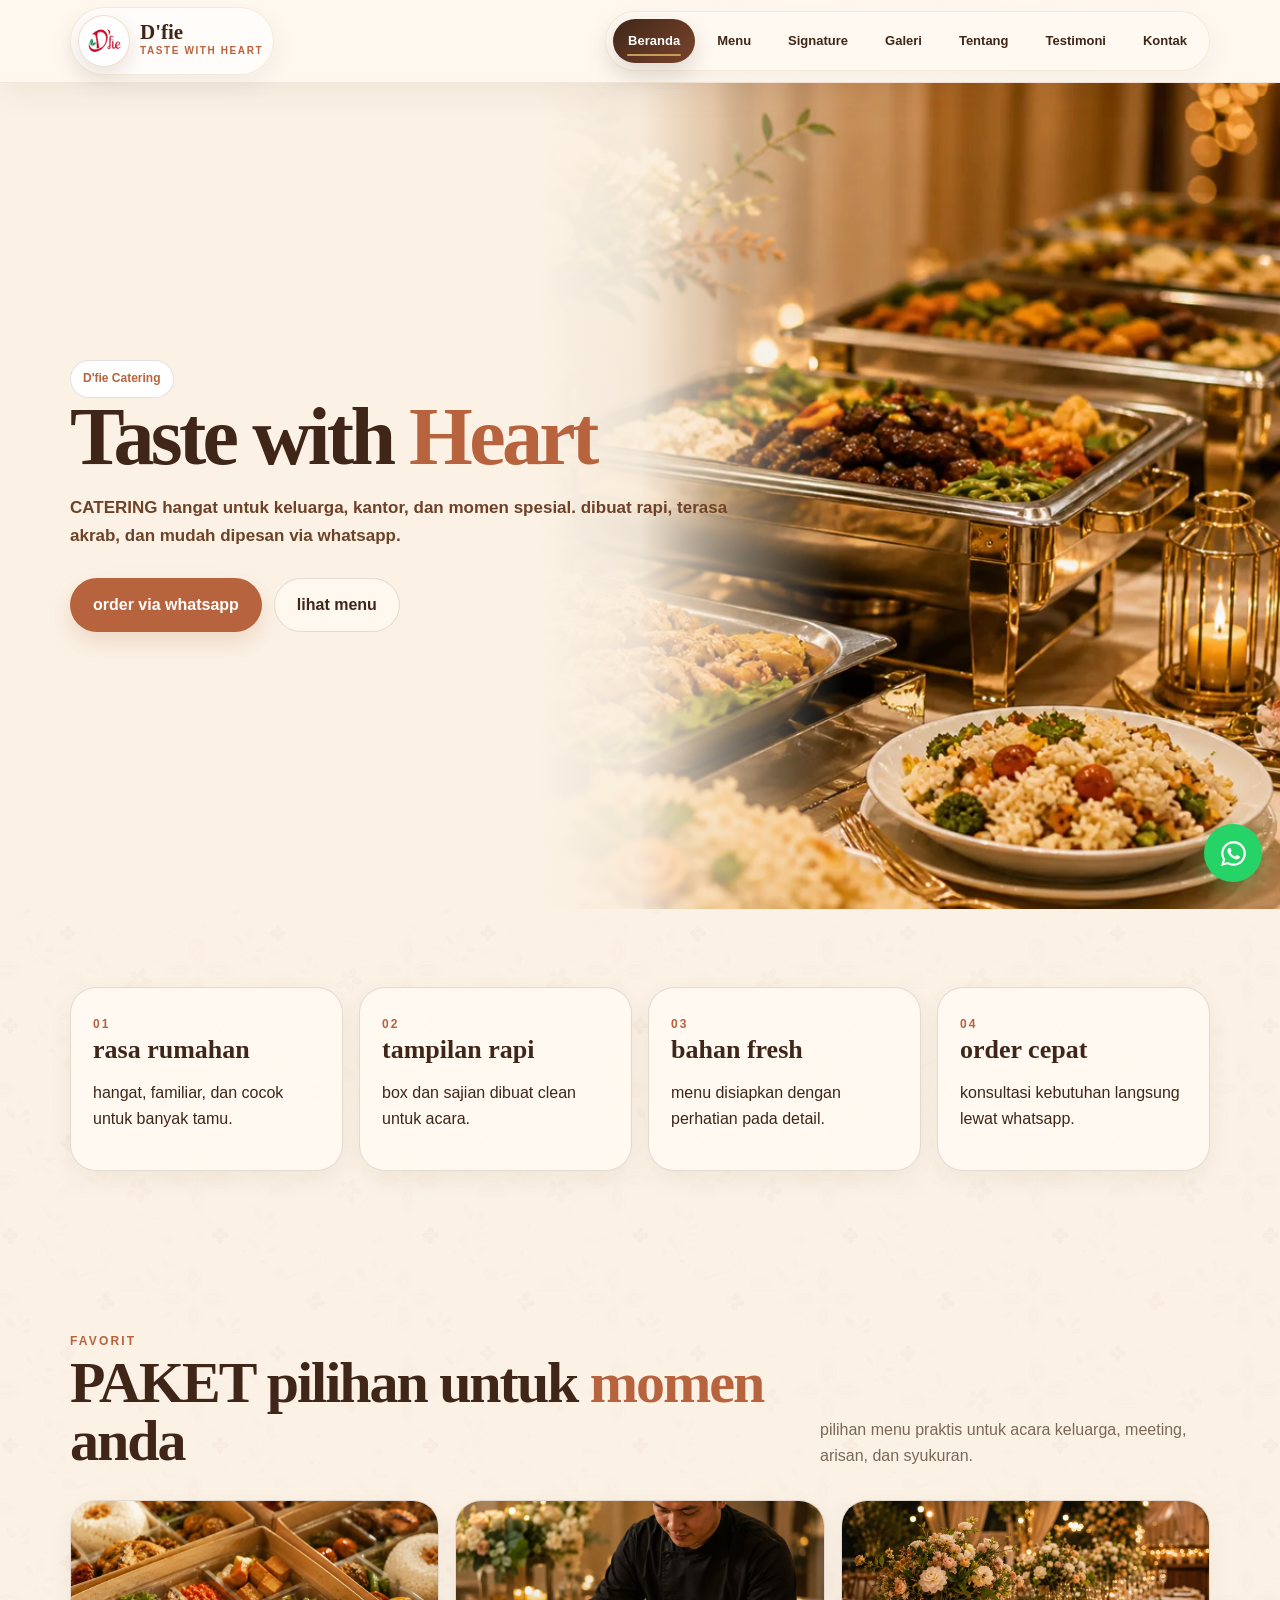
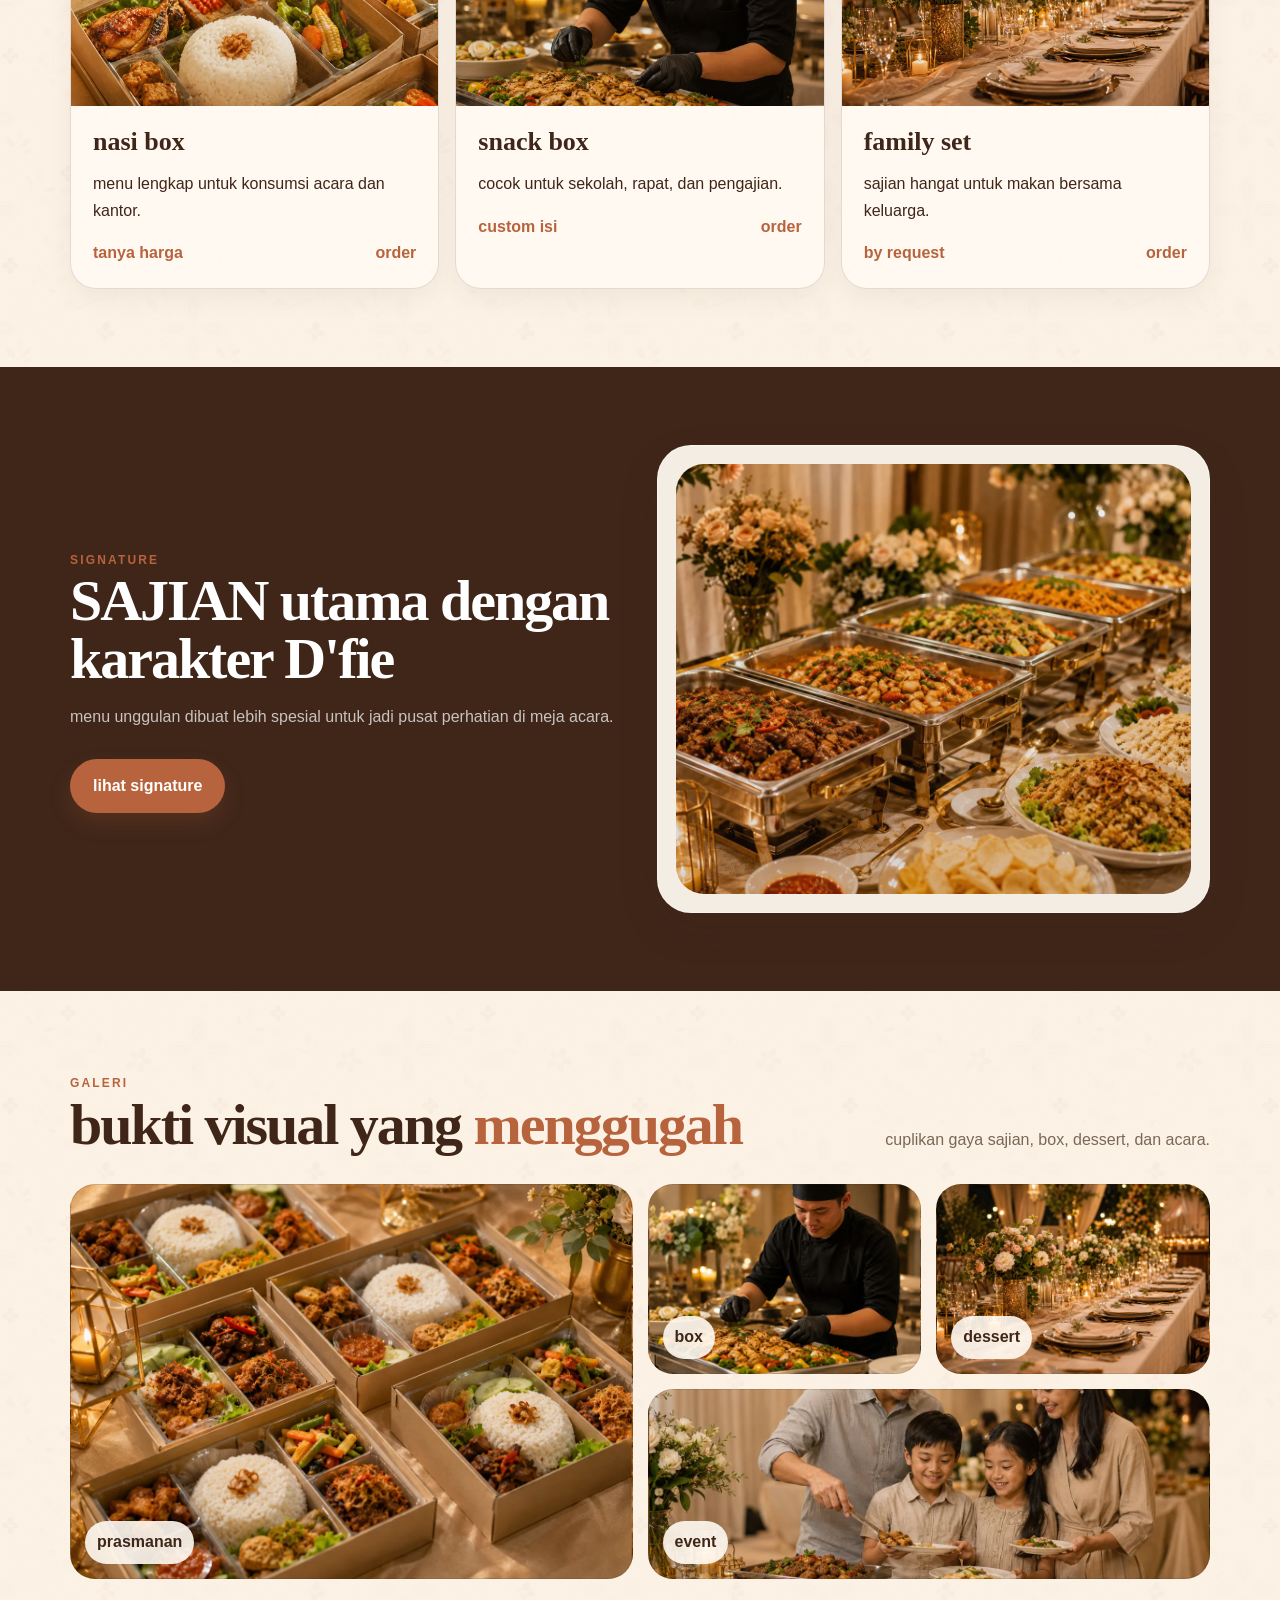
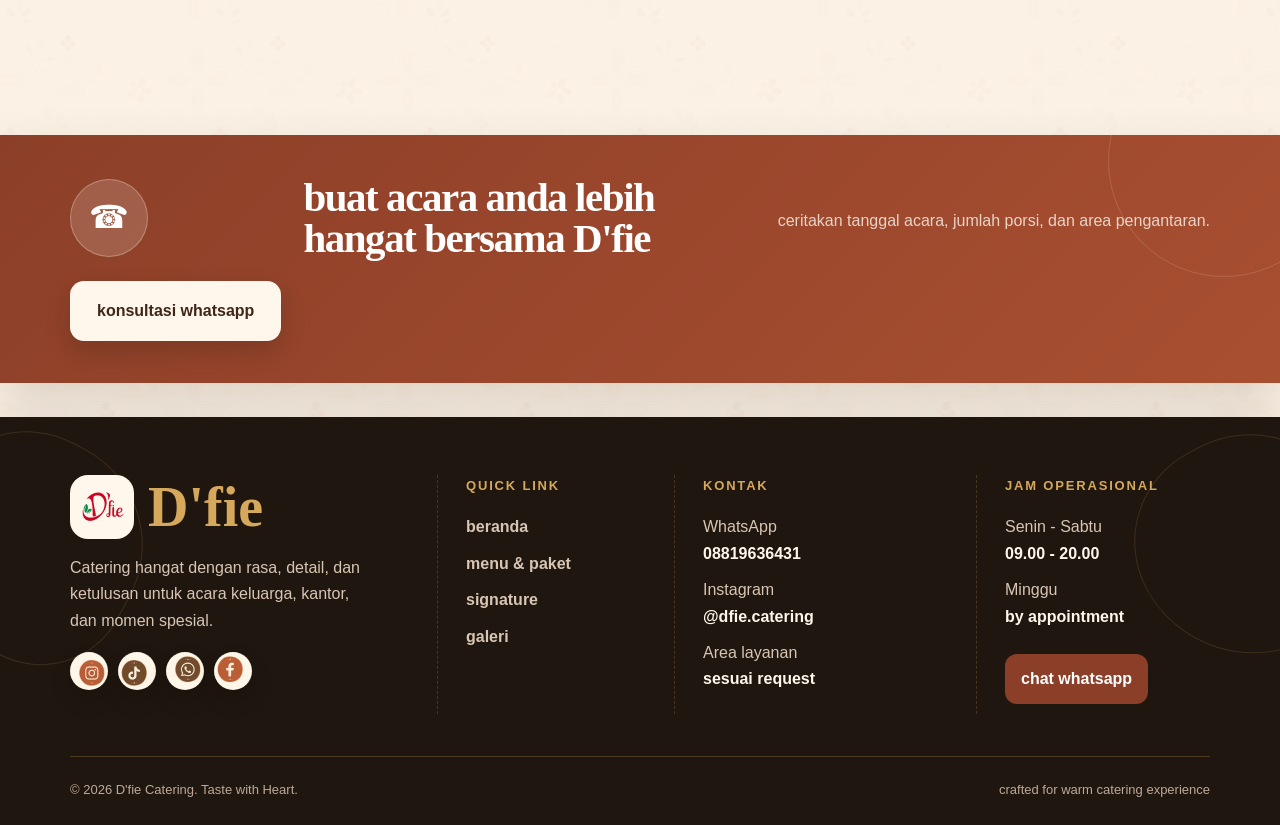
==== index.html @ 685101f1 "feat: add generated social icons and premium navbar" ====
<!doctype html><html lang="id"><head><meta charset="utf-8"><meta name="viewport" content="width=device-width,initial-scale=1"><title>D'fie Catering - Taste with Heart</title><meta name="description" content="D'fie Catering, catering hangat untuk keluarga, kantor, dan acara spesial."><link rel="stylesheet" href="./styles.css?v=20260517-1708"></head><body>
<header class="site-header"><nav class="nav container"><a class="brand" href="./index.html"><img class="brand-logo" src="./assets/dfie-logo.webp?v=20260517-1708" width="48" height="48" alt="logo D'fie"><span><strong>D'fie</strong><small>taste with heart</small></span></a><button class="nav-toggle" data-nav-toggle><span></span><span></span><span></span></button><div class="nav-menu" data-nav-menu><a class="active" href="./index.html">beranda</a><a href="./menu.html">menu</a><a href="./signature.html">signature</a><a href="./galeri.html">galeri</a><a href="./tentang.html">tentang</a><a href="./testimoni.html">testimoni</a><a href="./kontak.html">kontak</a></div></nav></header>
<main><section class="hero hero-home-split"><div class="container hero-grid hero-single"><div><span class="badge">D'fie Catering</span><h1 class="title">Taste with <span>Heart</span></h1><p class="subtitle">CATERING hangat untuk keluarga, kantor, dan momen spesial. dibuat rapi, terasa akrab, dan mudah dipesan via whatsapp.</p><div class="hero-actions"><a class="btn btn-primary js-wa" data-message="halo kak, saya mau order D'fie Catering">order via whatsapp</a><a class="btn btn-outline" href="./menu.html">lihat menu</a></div></div></div></section>
<section class="section"><div class="container icon-grid"><div class="icon-card"><span class="mini">01</span><h3>rasa rumahan</h3><p>hangat, familiar, dan cocok untuk banyak tamu.</p></div><div class="icon-card"><span class="mini">02</span><h3>tampilan rapi</h3><p>box dan sajian dibuat clean untuk acara.</p></div><div class="icon-card"><span class="mini">03</span><h3>bahan fresh</h3><p>menu disiapkan dengan perhatian pada detail.</p></div><div class="icon-card"><span class="mini">04</span><h3>order cepat</h3><p>konsultasi kebutuhan langsung lewat whatsapp.</p></div></div></section>
<section class="section"><div class="container"><div class="section-head"><div><span class="mini">favorit</span><h2 class="section-title">PAKET pilihan untuk <span>momen</span> anda</h2></div><p>pilihan menu praktis untuk acara keluarga, meeting, arisan, dan syukuran.</p></div><div class="card-grid"><article class="card"><div class="card-img"></div><div class="card-body"><h3>nasi box</h3><p>menu lengkap untuk konsumsi acara dan kantor.</p><div class="price"><span>tanya harga</span><a class="js-wa" data-message="halo kak, saya mau tanya nasi box D'fie">order</a></div></div></article><article class="card"><div class="card-img"></div><div class="card-body"><h3>snack box</h3><p>cocok untuk sekolah, rapat, dan pengajian.</p><div class="price"><span>custom isi</span><a class="js-wa" data-message="halo kak, saya mau tanya snack box D'fie">order</a></div></div></article><article class="card"><div class="card-img"></div><div class="card-body"><h3>family set</h3><p>sajian hangat untuk makan bersama keluarga.</p><div class="price"><span>by request</span><a class="js-wa" data-message="halo kak, saya mau tanya family set D'fie">order</a></div></div></article></div></div></section>
<section class="section dark-band"><div class="container split"><div><span class="mini">signature</span><h2 class="section-title">SAJIAN utama dengan karakter D'fie</h2><p>menu unggulan dibuat lebih spesial untuk jadi pusat perhatian di meja acara.</p><div class="hero-actions"><a class="btn btn-primary" href="./signature.html">lihat signature</a></div></div><div class="hero-card"><div class="photo signature"></div></div></div></section>
<section class="section"><div class="container"><div class="section-head"><div><span class="mini">galeri</span><h2 class="section-title">bukti visual yang <span>menggugah</span></h2></div><p>cuplikan gaya sajian, box, dessert, dan acara.</p></div><div class="gallery-grid"><div class="gallery-item big"><span>prasmanan</span></div><div class="gallery-item"><span>box</span></div><div class="gallery-item"><span>dessert</span></div><div class="gallery-item wide"><span>event</span></div></div></div></section>
<section class="section"><div class="container cta"><span class="mini">siap order?</span><h2 class="section-title">buat acara anda lebih hangat bersama D'fie</h2><p>ceritakan tanggal acara, jumlah porsi, dan area pengantaran.</p><a class="btn btn-primary js-wa" data-message="halo kak, saya mau konsultasi catering D'fie">konsultasi whatsapp</a></div></section></main><footer class="footer"><div class="container footer-shell"><div class="footer-ornament left"></div><div class="footer-ornament right"></div><div class="footer-grid"><div class="footer-brand"><a class="footer-logo" href="./index.html"><img src="./assets/dfie-logo.webp?v=20260517-1708" alt="logo D'fie"><span>D'fie</span></a><p>Catering hangat dengan rasa, detail, dan ketulusan untuk acara keluarga, kantor, dan momen spesial.</p><div class="socials"><a class="social-icon social-ig" href="#" aria-label="instagram"></a><a class="social-icon social-tt" href="#" aria-label="tiktok"></a><a class="social-icon social-wa js-wa" data-message="halo kak, saya mau tanya D'fie Catering" aria-label="whatsapp"></a><a class="social-icon social-fb" href="#" aria-label="facebook"></a></div></div><div><h4>quick link</h4><a href="./index.html">beranda</a><a href="./menu.html">menu & paket</a><a href="./signature.html">signature</a><a href="./galeri.html">galeri</a></div><div><h4>kontak</h4><p>WhatsApp<br><strong>08819636431</strong></p><p>Instagram<br><strong>@dfie.catering</strong></p><p>Area layanan<br><strong>sesuai request</strong></p></div><div><h4>jam operasional</h4><p>Senin - Sabtu<br><strong>09.00 - 20.00</strong></p><p>Minggu<br><strong>by appointment</strong></p><a class="footer-wa js-wa" data-message="halo kak, saya mau konsultasi catering D'fie">chat whatsapp</a></div></div><div class="footer-bottom"><span>© 2026 D'fie Catering. Taste with Heart.</span><span>crafted for warm catering experience</span></div></div></footer><a class="floating-wa js-wa" data-message="halo kak, saya mau order D'fie Catering" aria-label="whatsapp"><svg viewBox="0 0 32 32"><path d="M16 3.2A12.7 12.7 0 0 0 5.1 22.3L3.2 28.8l6.7-1.8A12.7 12.7 0 1 0 16 3.2Zm0 23.2c-1.8 0-3.6-.5-5.2-1.4l-.4-.2-4 1 1.1-3.9-.3-.4A10.4 10.4 0 1 1 16 26.4Zm5.7-7.8c-.3-.2-1.9-.9-2.1-1-.3-.1-.5-.2-.7.1-.2.3-.8 1-1 1.2-.2.2-.4.2-.7.1-.3-.2-1.3-.5-2.5-1.6-.9-.8-1.6-1.8-1.7-2.1-.2-.3 0-.5.1-.6l.5-.6c.1-.2.2-.3.3-.5.1-.2.1-.4 0-.6l-1-2.3c-.2-.6-.5-.5-.7-.5h-.6c-.2 0-.5.1-.8.4-.3.3-1.1 1.1-1.1 2.6s1.1 3 1.3 3.2c.2.2 2.2 3.4 5.4 4.8.8.3 1.3.5 1.8.7.8.2 1.5.2 2 .1.6-.1 1.9-.8 2.1-1.5.3-.7.3-1.4.2-1.5-.1-.1-.3-.2-.6-.4Z"/></svg></a><script src="./script.js?v=20260517-1708"></script></body></html>
---- styles.css ----
*{box-sizing:border-box;-webkit-tap-highlight-color:transparent}
:root{--cream:#fbf2e5;--paper:#fffaf2;--brown:#3f2619;--brown2:#6d4229;--terra:#b7633d;--gold:#c99a5a;--muted:#7a6758;--line:rgba(63,38,25,.14);--soft:#f4dfca;--shadow:0 16px 42px rgba(63,38,25,.12);--radius:26px}
html{scroll-behavior:smooth;scrollbar-width:none}html::-webkit-scrollbar,body::-webkit-scrollbar{display:none}
body{margin:0;font-family:Arial,Helvetica,sans-serif;color:var(--brown);background:linear-gradient(rgba(251,242,229,.92),rgba(251,242,229,.94)),url('./assets/dfie-batik-pattern.webp');background-size:auto,420px 420px;line-height:1.65;overflow-x:hidden;-ms-overflow-style:none;text-rendering:optimizeSpeed}
a{text-decoration:none;color:inherit}img{max-width:100%;display:block}.container{width:min(1140px,calc(100% - 36px));margin:auto}.section{padding:78px 0}.mini{font-size:12px;letter-spacing:.18em;text-transform:uppercase;color:var(--terra);font-weight:800}.title{font-family:Georgia,'Times New Roman',serif;font-size:clamp(42px,7vw,82px);line-height:.95;letter-spacing:-.045em;margin:0;color:var(--brown)}.title span,.accent{color:var(--terra)}.subtitle{font-size:17px;color:var(--muted);max-width:690px;margin:18px 0 0}.btn{display:inline-flex;align-items:center;justify-content:center;gap:9px;min-height:48px;padding:13px 22px;border-radius:999px;border:1px solid transparent;font-weight:800;cursor:pointer}.btn-primary{background:var(--terra);color:white;box-shadow:0 10px 22px rgba(183,99,61,.18)}.btn-outline{background:rgba(255,250,242,.76);border-color:var(--line);color:var(--brown)}.btn-dark{background:var(--brown);color:#fff}.site-header{position:sticky;top:0;z-index:50;background:rgba(251,242,229,.94);border-bottom:1px solid var(--line)}.nav{height:74px;display:flex;align-items:center;justify-content:space-between;gap:18px}.brand{display:flex;align-items:center;gap:10px}.brand-logo{width:48px;height:48px;border-radius:15px;object-fit:cover;background:white;border:1px solid rgba(201,154,90,.3)}.brand strong{display:block;font-family:Georgia,serif;font-size:21px;line-height:1}.brand small{display:block;font-size:10px;text-transform:uppercase;letter-spacing:.16em;color:var(--terra);font-weight:800}.nav-menu{display:flex;align-items:center;gap:3px}.nav-menu a{padding:10px 12px;border-radius:999px;font-size:13px;font-weight:800;text-transform:capitalize}.nav-menu a.active,.nav-menu a:hover{background:var(--brown);color:#fff}.nav-toggle{display:none;width:44px;height:44px;border:1px solid var(--line);border-radius:14px;background:var(--paper)}.nav-toggle span{display:block;width:20px;height:2px;background:var(--brown);margin:5px auto}.hero{min-height:calc(100vh - 74px);display:grid;align-items:center;padding:56px 0;background:linear-gradient(120deg,rgba(63,38,25,.88),rgba(63,38,25,.58)),var(--hero,linear-gradient(135deg,#5e3a28,#c99a5a));color:#fff}.hero-home-split{background:linear-gradient(90deg,var(--cream) 0%,var(--cream) 42%,rgba(251,242,229,.92) 50%,rgba(251,242,229,.42) 58%,rgba(251,242,229,0) 66%),url('./assets/photos/dfie-new-01.webp');background-size:cover;background-position:center right;color:var(--brown)}.hero-home-split .title{color:var(--brown)}.hero-home-split .subtitle{color:#6d4229!important;font-weight:600}.hero-home-split .badge{background:#fff;border-color:var(--line);color:var(--terra)}.hero.light{background:linear-gradient(rgba(251,242,229,.72),rgba(251,242,229,.86)),var(--hero,linear-gradient(135deg,#f7ddc4,#fffaf2));color:var(--brown)}.hero-grid{display:grid;grid-template-columns:1.02fr .98fr;gap:44px;align-items:center}.hero-single{grid-template-columns:minmax(0,720px)}.hero .title{color:inherit}.hero .subtitle{color:rgba(255,255,255,.8)}.hero.light .subtitle{color:var(--muted)}.hero-actions{display:flex;gap:12px;flex-wrap:wrap;margin-top:28px}.hero-card{background:rgba(255,250,242,.94);color:var(--brown);border-radius:34px;padding:18px;box-shadow:var(--shadow);border:1px solid rgba(255,255,255,.4)}.photo{min-height:430px;border-radius:28px;background:linear-gradient(135deg,#e4b78a,#7b432a);background-image:var(--img);background-size:cover;background-position:center;position:relative;overflow:hidden}.photo:after{content:"";position:absolute;inset:0;background:linear-gradient(180deg,rgba(63,38,25,0),rgba(63,38,25,.16));pointer-events:none}.photo.home{--img:url('./assets/photos/dfie-new-01.webp')}.photo.menu{--img:url('./assets/photos/dfie-new-02.webp')}.photo.signature{--img:url('./assets/photos/dfie-new-03.webp')}.photo.gallery-photo{--img:url('./assets/photos/dfie-new-04.webp')}.photo.about{--img:url('./assets/photos/dfie-new-05.webp')}.photo.testimonial{--img:url('./assets/photos/dfie-new-06.webp')}.photo.contact-photo{--img:url('./assets/photos/dfie-new-07.webp')}.badge{display:inline-flex;padding:8px 12px;border-radius:999px;background:rgba(255,250,242,.16);border:1px solid rgba(255,255,255,.2);font-weight:800;font-size:12px}.hero.light .badge{background:#fff;border-color:var(--line);color:var(--terra)}.stats,.icon-grid,.card-grid{display:grid;grid-template-columns:repeat(4,1fr);gap:16px}.stat,.icon-card,.card,.quote,.info-card,.faq-item{background:rgba(255,250,242,.9);border:1px solid var(--line);border-radius:var(--radius);padding:22px;box-shadow:0 8px 24px rgba(63,38,25,.06)}.stat b{font-family:Georgia,serif;font-size:38px;color:var(--terra);line-height:1}.section-head{display:flex;align-items:end;justify-content:space-between;gap:24px;margin-bottom:30px}.section-head>div{max-width:760px}.section-title{font-family:Georgia,serif;font-size:clamp(34px,5vw,58px);line-height:1;margin:0;color:var(--brown);letter-spacing:-.035em}.section-title span{color:var(--terra)}.section-head p{max-width:390px;color:var(--muted);margin:0}.card-grid{grid-template-columns:repeat(3,1fr)}.card{padding:0;overflow:hidden}.card-img{height:205px;background:linear-gradient(135deg,#f2c79a,#7e452b);background-image:var(--card-img,url('./assets/photos/dfie-new-02.webp'));background-size:cover;background-position:center;position:relative}.card:nth-child(2) .card-img{--card-img:url('./assets/photos/dfie-new-08.webp')}.card:nth-child(3) .card-img{--card-img:url('./assets/photos/dfie-new-09.webp')}.card:nth-child(4) .card-img{--card-img:url('./assets/photos/dfie-new-10.webp')}.card:nth-child(5) .card-img{--card-img:url('./assets/photos/dfie-new-04.webp')}.card:nth-child(6) .card-img{--card-img:url('./assets/photos/dfie-new-05.webp')}.card-img:after{content:"";position:absolute;inset:0;background:linear-gradient(180deg,rgba(63,38,25,0),rgba(63,38,25,.12))}.card-body{padding:22px}.card h3,.icon-card h3{font-family:Georgia,serif;font-size:26px;line-height:1.05;margin:0 0 8px}.price{display:flex;justify-content:space-between;align-items:center;gap:12px;margin-top:16px;color:var(--terra);font-weight:900}.dark-band{background:var(--brown);color:#fff}.dark-band .section-title,.dark-band .title{color:#fff}.dark-band .subtitle,.dark-band p{color:rgba(255,255,255,.72)}.split{display:grid;grid-template-columns:1fr 1fr;gap:34px;align-items:center}.panel{background:rgba(255,250,242,.9);border:1px solid var(--line);border-radius:34px;padding:30px;box-shadow:var(--shadow)}.gallery-grid{display:grid;grid-template-columns:repeat(4,1fr);grid-auto-rows:190px;gap:15px}.gallery-item{border-radius:25px;background:linear-gradient(135deg,#fff4e3,#b7633d);background-image:var(--gal-img,url('./assets/photos/dfie-new-04.webp'));background-size:cover;background-position:center;position:relative;overflow:hidden;border:1px solid var(--line)}.gallery-item:nth-child(2){--gal-img:url('./assets/photos/dfie-new-08.webp')}.gallery-item:nth-child(3){--gal-img:url('./assets/photos/dfie-new-09.webp')}.gallery-item:nth-child(4){--gal-img:url('./assets/photos/dfie-new-10.webp')}.gallery-item:nth-child(5){--gal-img:url('./assets/photos/dfie-new-02.webp')}.gallery-item:nth-child(6){--gal-img:url('./assets/photos/dfie-new-03.webp')}.gallery-item.big{grid-column:span 2;grid-row:span 2}.gallery-item.wide{grid-column:span 2}.gallery-item span{position:absolute;left:14px;bottom:14px;background:rgba(255,250,242,.9);border-radius:999px;padding:8px 12px;font-weight:900;color:var(--brown)}.timeline{display:grid;gap:16px}.timeline-item{display:grid;grid-template-columns:90px 1fr;gap:18px;padding:20px;border-radius:22px;background:rgba(255,250,242,.82);border:1px solid var(--line)}.timeline-item b{font-family:Georgia,serif;color:var(--terra);font-size:30px}.quote p{font-family:Georgia,serif;font-size:24px;line-height:1.25;color:var(--brown);margin:0 0 18px}.stars{color:var(--gold);letter-spacing:2px}.contact-grid{display:grid;grid-template-columns:repeat(4,1fr);gap:16px}.form-grid{display:grid;grid-template-columns:1.2fr .8fr;gap:22px}.form{display:grid;gap:12px}.form input,.form select,.form textarea{width:100%;border:1px solid var(--line);background:#fff;border-radius:16px;padding:13px 14px;color:var(--brown);outline:none}.form label{font-weight:800;color:var(--brown);display:grid;gap:7px}.map{min-height:320px;border-radius:30px;background:linear-gradient(135deg,#ead5be,#fffaf2);display:grid;place-items:center;text-align:center;color:var(--muted);border:1px solid var(--line)}.faq-list{display:grid;gap:12px}.faq-q{width:100%;background:transparent;border:0;padding:0;text-align:left;font-weight:900;color:var(--brown);display:flex;justify-content:space-between;cursor:pointer}.faq-a{display:none;margin-top:12px;color:var(--muted)}.faq-item.active .faq-a{display:block}.cta{padding:54px;border-radius:36px;background:linear-gradient(120deg,var(--brown),#7c462d);color:#fff;text-align:center}.cta .section-title{color:#fff}.footer{background:var(--brown);color:#fff;padding:42px 0}.footer-grid{display:grid;grid-template-columns:1.2fr repeat(3,1fr);gap:24px}.footer a,.footer p{color:rgba(255,255,255,.72)}.floating-wa{position:fixed;right:18px;bottom:18px;width:58px;height:58px;border-radius:50%;background:#25d366;color:#fff;display:grid;place-items:center;z-index:40;box-shadow:0 8px 20px rgba(37,211,102,.22)}.floating-wa svg{width:31px;height:31px;fill:currentColor}.page-strip{padding:16px 0;background:var(--paper);border-bottom:1px solid var(--line)}.crumb{font-size:13px;color:var(--muted);font-weight:800}.filters{display:flex;gap:10px;flex-wrap:wrap;justify-content:center;margin-bottom:26px}.filter{border:1px solid var(--line);background:var(--paper);padding:10px 16px;border-radius:999px;font-weight:900}.filter.active{background:var(--terra);color:#fff}.reveal{opacity:1}
@media(max-width:900px){.nav-toggle{display:block}.nav-menu{position:absolute;left:18px;right:18px;top:84px;background:var(--paper);border:1px solid var(--line);border-radius:24px;padding:12px;display:grid;opacity:0;visibility:hidden}.nav-menu.open{opacity:1;visibility:visible}.hero-grid,.split,.form-grid{grid-template-columns:1fr}.hero-card{order:-1}.stats,.icon-grid,.contact-grid{grid-template-columns:repeat(2,1fr)}.card-grid{grid-template-columns:repeat(2,1fr)}.gallery-grid{grid-template-columns:repeat(2,1fr)}.footer-grid{grid-template-columns:1fr 1fr}.section-head{display:block}.section-head p{margin-top:12px}.hero{min-height:auto}.photo{min-height:340px}}
@media(max-width:620px){.container{width:min(100% - 28px,1140px)}.section{padding:58px 0}.nav{height:68px}.title{font-size:45px}.hero{padding:36px 0}.hero-actions .btn{width:100%}.stats,.icon-grid,.card-grid,.contact-grid,.footer-grid{grid-template-columns:1fr}.gallery-grid{grid-auto-rows:165px}.gallery-item.big,.gallery-item.wide{grid-column:auto;grid-row:auto}.timeline-item{grid-template-columns:1fr}.cta{padding:34px 20px}.brand small{display:none}}

/* premium bottom block inspired by reference */
.section:has(.cta){padding-bottom:34px}.cta{position:relative;display:grid;grid-template-columns:auto 1fr auto;align-items:center;gap:22px;text-align:left;padding:42px 46px;border-radius:24px;background:linear-gradient(135deg,#8c3f28,#a94f31);box-shadow:0 18px 44px rgba(63,38,25,.16);overflow:hidden}.cta:before{content:"☎";width:76px;height:76px;border-radius:50%;display:grid;place-items:center;background:rgba(255,250,242,.16);border:1px solid rgba(255,250,242,.28);font-size:32px;color:#fff}.cta:after{content:"";position:absolute;right:-60px;top:-90px;width:230px;height:230px;border-radius:50%;border:1px solid rgba(255,250,242,.14)}.cta .mini{display:none}.cta .section-title{font-size:clamp(28px,3.2vw,42px);letter-spacing:-.035em;line-height:1;color:#fff}.cta p{margin:8px 0 0;color:rgba(255,250,242,.78)}.cta .btn,.cta>a{justify-self:end;background:#fff7ec!important;color:#3f2619!important;border-radius:14px;padding:16px 26px;box-shadow:0 10px 24px rgba(31,20,13,.2);font-weight:900}.footer{padding:0 0 28px;background:transparent;color:#fff}.footer-shell{position:relative;overflow:hidden;background:#1f160f;border-radius:14px;padding:58px 58px 24px;box-shadow:0 20px 50px rgba(31,20,13,.22)}.footer-shell:before,.footer-shell:after{content:"";position:absolute;width:220px;height:220px;border:1px solid rgba(214,168,92,.16);border-radius:48% 52% 42% 58%;pointer-events:none}.footer-shell:before{left:-80px;top:18px;transform:rotate(28deg)}.footer-shell:after{right:-80px;top:18px;transform:rotate(-28deg)}.footer-grid{position:relative;z-index:1;display:grid;grid-template-columns:1.25fr .75fr 1fr .9fr;gap:42px}.footer-grid>div:not(:first-child){border-left:1px dashed rgba(214,168,92,.22);padding-left:28px}.footer a{display:block;color:#d8c6b4;margin:10px 0;font-weight:700}.footer p{color:#d8c6b4;margin:10px 0}.footer strong{color:#fff7ec}.footer h4{margin:0 0 18px;color:#d6a85c;text-transform:uppercase;letter-spacing:.14em;font-size:13px}.footer-logo{display:flex!important;align-items:center;gap:14px;margin:0 0 16px!important;color:#d6a85c!important}.footer-logo img{width:64px;height:64px;border-radius:18px;object-fit:cover;background:#fff7ec}.footer-logo span{font-family:Georgia,serif;font-size:56px;line-height:.9;color:#d6a85c}.footer-brand p{max-width:310px}.socials{display:flex;gap:10px;margin-top:18px}.socials a{width:38px;height:38px;border-radius:50%;display:grid!important;place-items:center;margin:0;background:rgba(214,168,92,.12);border:1px solid rgba(214,168,92,.22);color:#fff7ec;text-transform:uppercase}.footer-wa{display:inline-flex!important;width:max-content;background:#8c3f28;color:#fff!important;border-radius:12px;padding:12px 16px;margin-top:14px!important}.footer-bottom{position:relative;z-index:1;margin-top:42px;padding-top:22px;border-top:1px solid rgba(214,168,92,.24);display:flex;justify-content:space-between;gap:16px;color:#bda997;font-size:13px}
@media(max-width:900px){.cta{grid-template-columns:1fr;text-align:center;padding:34px 24px}.cta:before{margin:auto}.cta .btn,.cta>a{justify-self:center}.footer-shell{padding:42px 28px 22px}.footer-grid{grid-template-columns:1fr 1fr;gap:28px}.footer-grid>div:not(:first-child){border-left:0;padding-left:0}.footer-bottom{display:grid;text-align:center}}
@media(max-width:620px){.cta{border-radius:22px}.footer-shell{border-radius:12px;padding:34px 22px 20px}.footer-grid{grid-template-columns:1fr}.footer-logo span{font-size:44px}.footer-bottom{text-align:left}}
/* full width bottom blocks + social icons */
.section:has(.cta){padding-left:0;padding-right:0}.section:has(.cta)>.container{width:100%;max-width:none}.cta{width:100%;border-radius:0;padding-left:max(28px,calc((100vw - 1140px)/2));padding-right:max(28px,calc((100vw - 1140px)/2))}.footer{padding-bottom:0}.footer-shell{width:100vw;max-width:none;margin-left:calc(50% - 50vw);border-radius:0;padding-left:max(28px,calc((100vw - 1140px)/2));padding-right:max(28px,calc((100vw - 1140px)/2))}.socials a.social-icon{position:relative;font-size:0}.socials a.social-icon:before{font-size:17px;font-weight:900;line-height:1;color:#fff7ec}.social-ig:before{content:"◎"}.social-tt:before{content:"♪"}.social-wa:before{content:"☎"}.social-fb:before{content:"f";font-family:Arial,Helvetica,sans-serif;font-size:19px!important}.socials a.social-wa{background:#25d366;border-color:rgba(255,255,255,.28)}.socials a.social-ig{background:linear-gradient(135deg,#7b3ff2,#d33f76,#f2a33f)}.socials a.social-tt{background:#111}.socials a.social-fb{background:#1877f2}
@media(max-width:620px){.cta{padding-left:20px;padding-right:20px}.footer-shell{padding-left:22px;padding-right:22px}}
/* premium navbar + generated social icons */
.site-header{background:rgba(255,250,242,.78);backdrop-filter:blur(18px);border-bottom:1px solid rgba(183,99,61,.12);box-shadow:0 10px 34px rgba(63,38,25,.06)}.nav{height:82px}.brand{padding:7px 10px 7px 7px;border-radius:999px;background:rgba(255,255,255,.54);border:1px solid rgba(201,154,90,.18);box-shadow:0 10px 28px rgba(63,38,25,.06)}.brand-logo{width:52px;height:52px;border-radius:50%;box-shadow:0 8px 20px rgba(63,38,25,.12)}.nav-menu{gap:7px;padding:7px;border-radius:999px;background:rgba(255,250,242,.68);border:1px solid rgba(201,154,90,.18);box-shadow:inset 0 1px 0 rgba(255,255,255,.72),0 10px 30px rgba(63,38,25,.05)}.nav-menu a{position:relative;padding:11px 15px;overflow:hidden;transition:color .22s ease,background .22s ease,transform .22s ease}.nav-menu a:before{content:"";position:absolute;inset:auto 14px 7px;height:2px;border-radius:999px;background:var(--gold);transform:scaleX(0);transform-origin:left;transition:transform .25s ease}.nav-menu a:hover{transform:translateY(-1px)}.nav-menu a:hover:before,.nav-menu a.active:before{transform:scaleX(1)}.nav-menu a.active{background:linear-gradient(135deg,var(--brown),#7a442c);color:#fff;box-shadow:0 10px 22px rgba(63,38,25,.16)}.nav-toggle{position:relative;overflow:hidden;transition:transform .25s ease,box-shadow .25s ease;background:rgba(255,250,242,.9);box-shadow:0 10px 24px rgba(63,38,25,.1)}.nav-toggle.active{transform:rotate(90deg);box-shadow:0 14px 30px rgba(183,99,61,.18)}.nav-toggle span{transition:transform .25s ease,opacity .2s ease}.nav-toggle.active span:nth-child(1){transform:translateY(7px) rotate(45deg)}.nav-toggle.active span:nth-child(2){opacity:0}.nav-toggle.active span:nth-child(3){transform:translateY(-7px) rotate(-45deg)}.socials a.social-icon{background-size:cover!important;background-position:center!important;border:1px solid rgba(255,247,236,.2)!important;box-shadow:0 10px 22px rgba(0,0,0,.16);transition:transform .22s ease,box-shadow .22s ease}.socials a.social-icon:hover{transform:translateY(-3px) scale(1.04);box-shadow:0 16px 28px rgba(0,0,0,.22)}.socials a.social-icon:before{content:""!important}.social-ig{background-image:url('./assets/icons/social-instagram.webp')!important}.social-tt{background-image:url('./assets/icons/social-tiktok.webp')!important}.social-wa{background-image:url('./assets/icons/social-whatsapp.webp')!important}.social-fb{background-image:url('./assets/icons/social-facebook.webp')!important}
@media(max-width:900px){.site-header{backdrop-filter:blur(12px)}.nav{height:76px}.nav-menu{position:absolute;left:18px;right:18px;top:88px;display:grid;gap:8px;padding:14px;border-radius:28px;background:rgba(255,250,242,.96);box-shadow:0 24px 70px rgba(63,38,25,.18);transform:translateY(-18px) scale(.96);transform-origin:top right;opacity:0;visibility:hidden;transition:opacity .25s ease,transform .32s cubic-bezier(.2,.9,.2,1),visibility .25s}.nav-menu.open{opacity:1;visibility:visible;transform:translateY(0) scale(1)}.nav-menu a{padding:14px 16px;border-radius:18px;opacity:0;transform:translateY(8px);transition:opacity .25s ease,transform .25s ease,background .2s ease,color .2s ease}.nav-menu.open a{opacity:1;transform:translateY(0)}.nav-menu.open a:nth-child(1){transition-delay:.02s}.nav-menu.open a:nth-child(2){transition-delay:.05s}.nav-menu.open a:nth-child(3){transition-delay:.08s}.nav-menu.open a:nth-child(4){transition-delay:.11s}.nav-menu.open a:nth-child(5){transition-delay:.14s}.nav-menu.open a:nth-child(6){transition-delay:.17s}.nav-menu.open a:nth-child(7){transition-delay:.2s}.nav-menu a:before{display:none}.brand{background:transparent;border:0;box-shadow:none;padding:0}.brand-logo{width:48px;height:48px}}
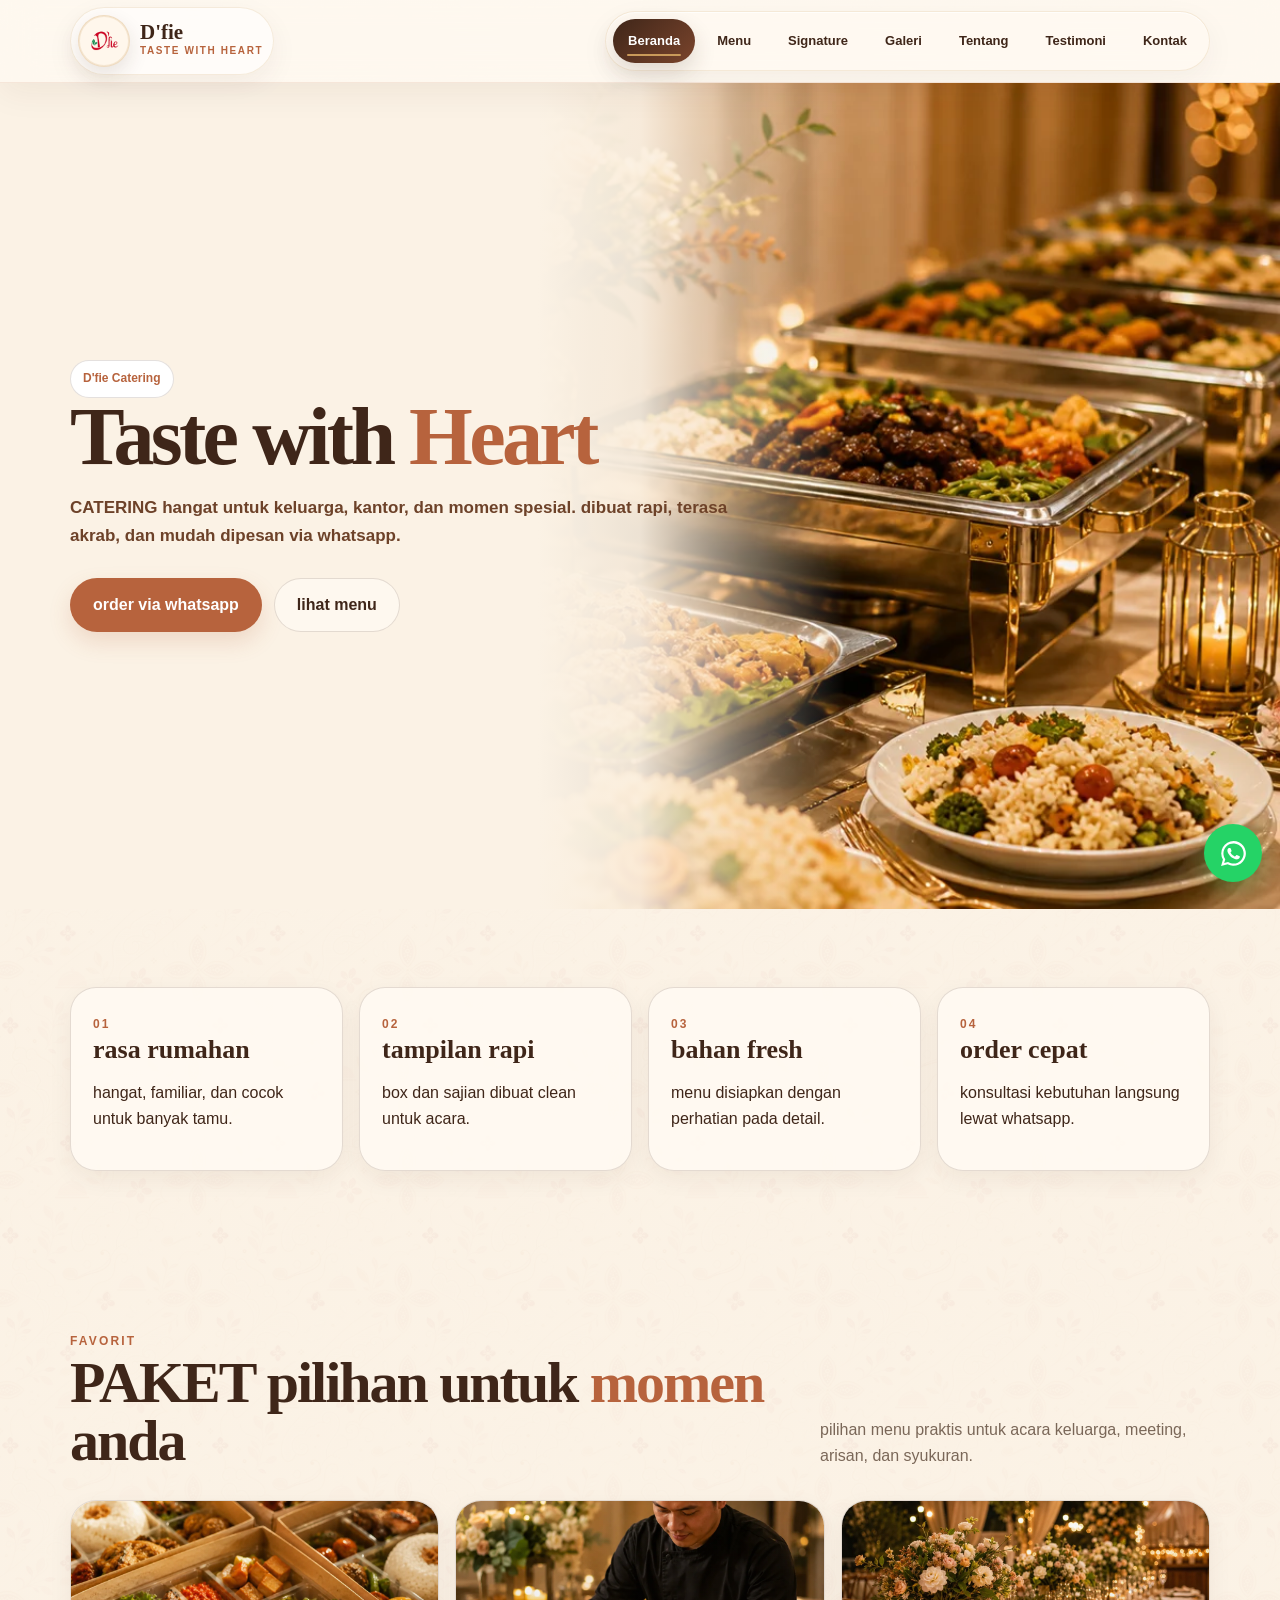
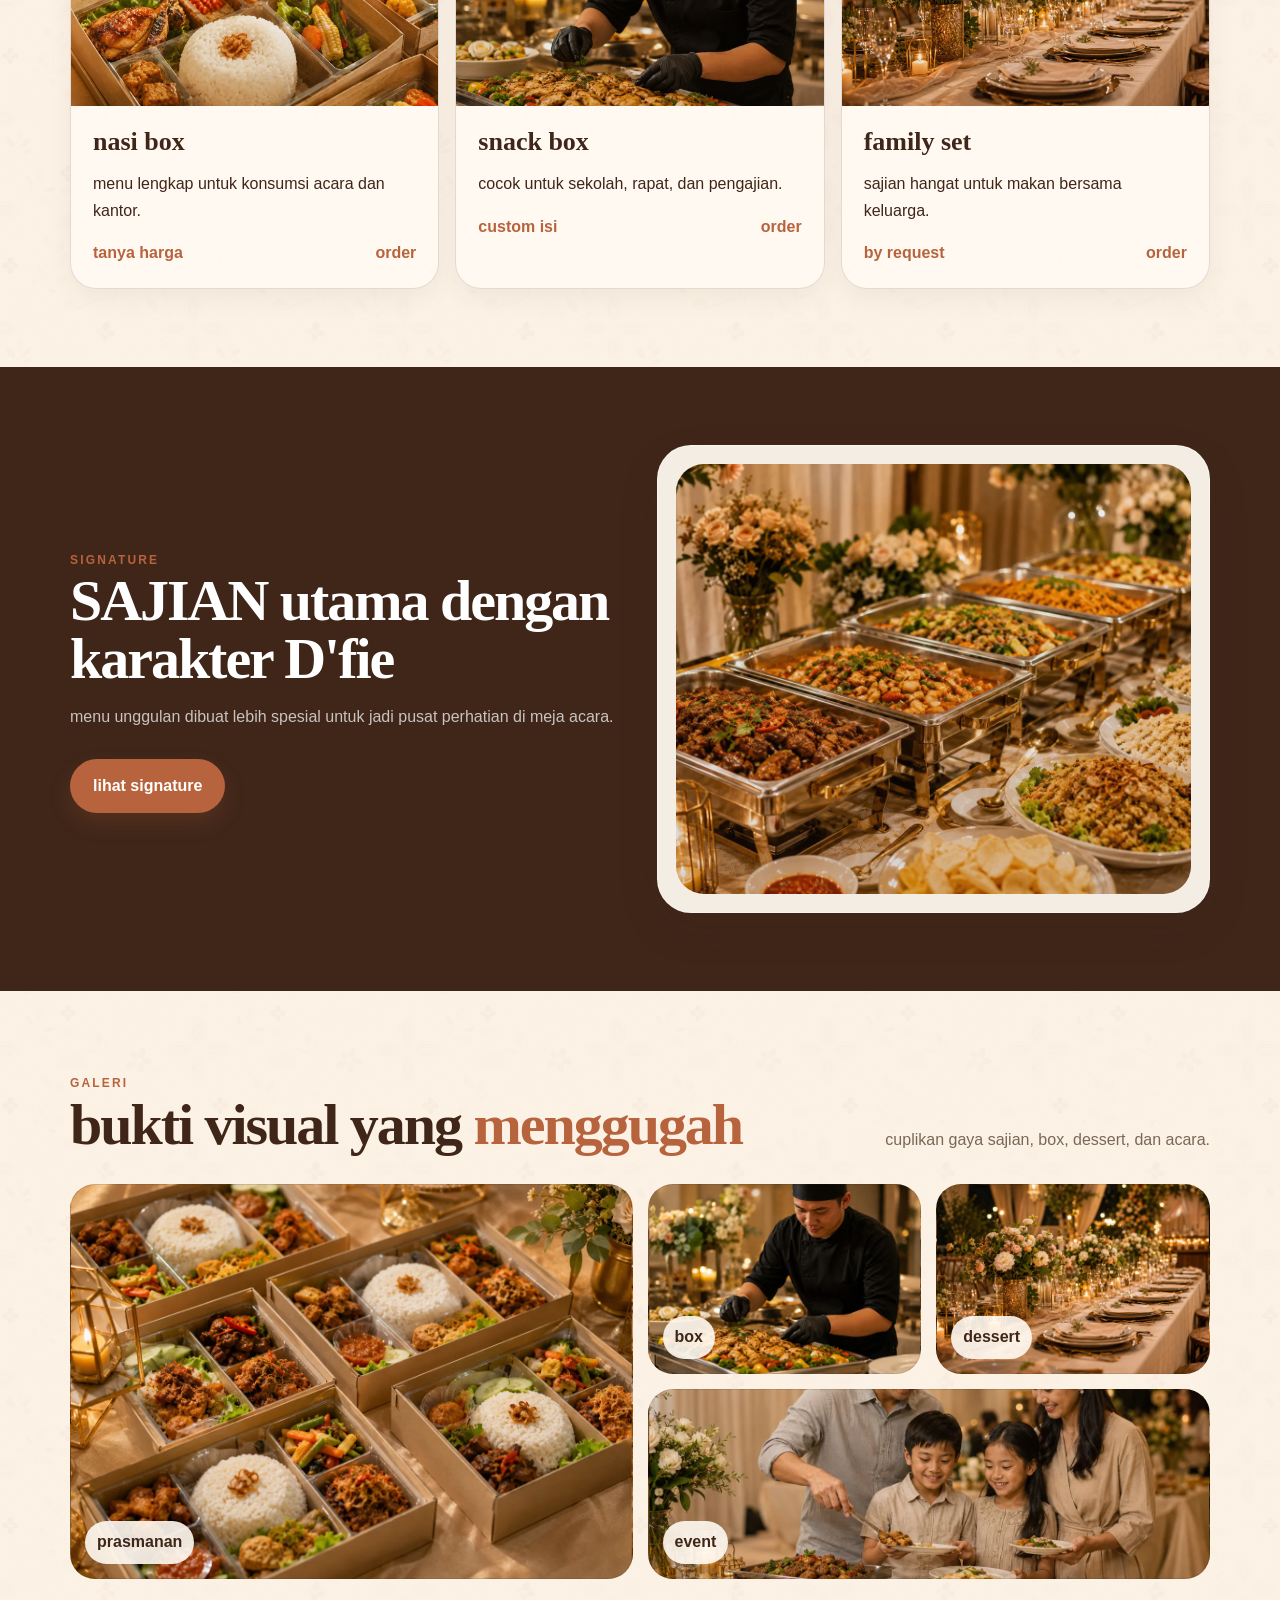
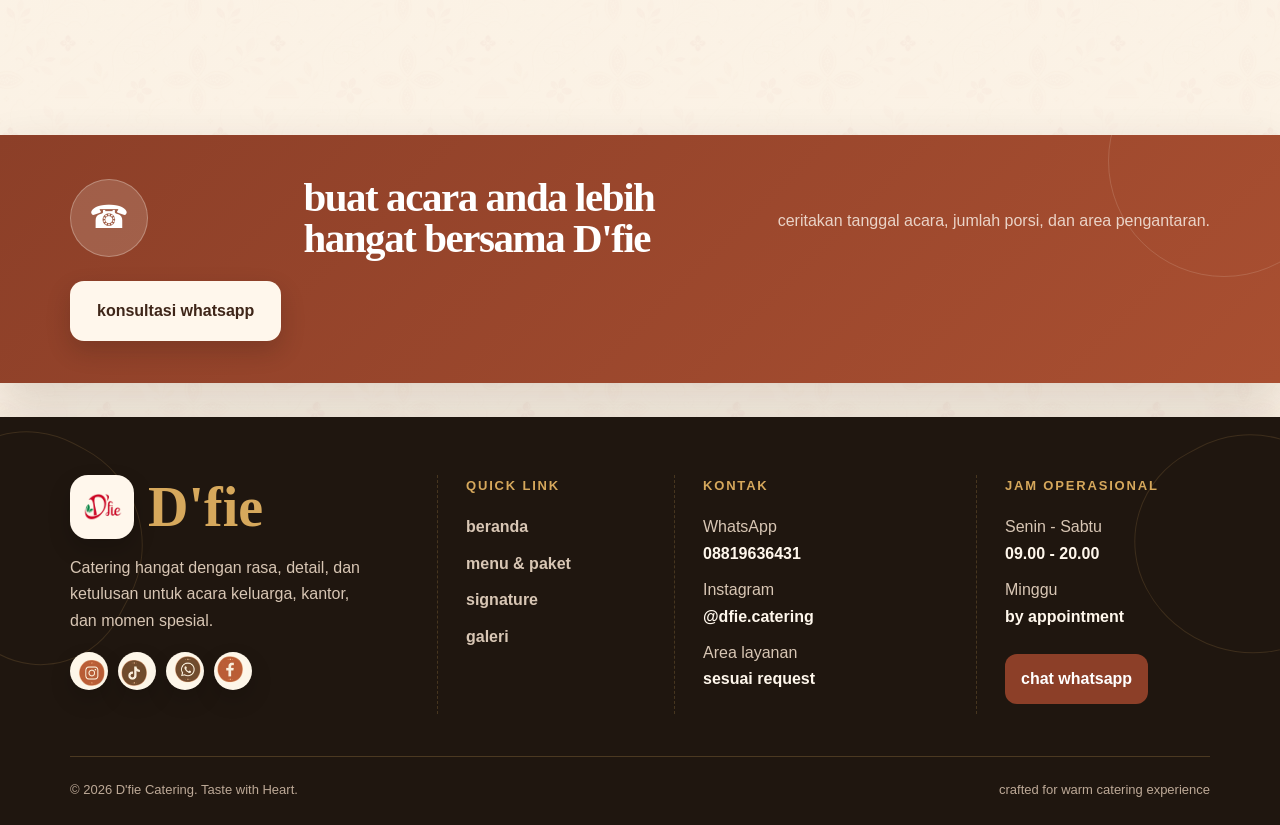
==== commit f05194a6: "fix: center logos and recolor signature value cards" ====
--- a/index.html
+++ b/index.html
@@ -1,8 +1,8 @@
-<!doctype html><html lang="id"><head><meta charset="utf-8"><meta name="viewport" content="width=device-width,initial-scale=1"><title>D'fie Catering - Taste with Heart</title><meta name="description" content="D'fie Catering, catering hangat untuk keluarga, kantor, dan acara spesial."><link rel="stylesheet" href="./styles.css?v=20260517-1708"></head><body>
-<header class="site-header"><nav class="nav container"><a class="brand" href="./index.html"><img class="brand-logo" src="./assets/dfie-logo.webp?v=20260517-1708" width="48" height="48" alt="logo D'fie"><span><strong>D'fie</strong><small>taste with heart</small></span></a><button class="nav-toggle" data-nav-toggle><span></span><span></span><span></span></button><div class="nav-menu" data-nav-menu><a class="active" href="./index.html">beranda</a><a href="./menu.html">menu</a><a href="./signature.html">signature</a><a href="./galeri.html">galeri</a><a href="./tentang.html">tentang</a><a href="./testimoni.html">testimoni</a><a href="./kontak.html">kontak</a></div></nav></header>
+<!doctype html><html lang="id"><head><meta charset="utf-8"><meta name="viewport" content="width=device-width,initial-scale=1"><title>D'fie Catering - Taste with Heart</title><meta name="description" content="D'fie Catering, catering hangat untuk keluarga, kantor, dan acara spesial."><link rel="stylesheet" href="./styles.css?v=20260517-1712"></head><body>
+<header class="site-header"><nav class="nav container"><a class="brand" href="./index.html"><img class="brand-logo" src="./assets/dfie-logo.webp?v=20260517-1712" width="48" height="48" alt="logo D'fie"><span><strong>D'fie</strong><small>taste with heart</small></span></a><button class="nav-toggle" data-nav-toggle><span></span><span></span><span></span></button><div class="nav-menu" data-nav-menu><a class="active" href="./index.html">beranda</a><a href="./menu.html">menu</a><a href="./signature.html">signature</a><a href="./galeri.html">galeri</a><a href="./tentang.html">tentang</a><a href="./testimoni.html">testimoni</a><a href="./kontak.html">kontak</a></div></nav></header>
 <main><section class="hero hero-home-split"><div class="container hero-grid hero-single"><div><span class="badge">D'fie Catering</span><h1 class="title">Taste with <span>Heart</span></h1><p class="subtitle">CATERING hangat untuk keluarga, kantor, dan momen spesial. dibuat rapi, terasa akrab, dan mudah dipesan via whatsapp.</p><div class="hero-actions"><a class="btn btn-primary js-wa" data-message="halo kak, saya mau order D'fie Catering">order via whatsapp</a><a class="btn btn-outline" href="./menu.html">lihat menu</a></div></div></div></section>
 <section class="section"><div class="container icon-grid"><div class="icon-card"><span class="mini">01</span><h3>rasa rumahan</h3><p>hangat, familiar, dan cocok untuk banyak tamu.</p></div><div class="icon-card"><span class="mini">02</span><h3>tampilan rapi</h3><p>box dan sajian dibuat clean untuk acara.</p></div><div class="icon-card"><span class="mini">03</span><h3>bahan fresh</h3><p>menu disiapkan dengan perhatian pada detail.</p></div><div class="icon-card"><span class="mini">04</span><h3>order cepat</h3><p>konsultasi kebutuhan langsung lewat whatsapp.</p></div></div></section>
 <section class="section"><div class="container"><div class="section-head"><div><span class="mini">favorit</span><h2 class="section-title">PAKET pilihan untuk <span>momen</span> anda</h2></div><p>pilihan menu praktis untuk acara keluarga, meeting, arisan, dan syukuran.</p></div><div class="card-grid"><article class="card"><div class="card-img"></div><div class="card-body"><h3>nasi box</h3><p>menu lengkap untuk konsumsi acara dan kantor.</p><div class="price"><span>tanya harga</span><a class="js-wa" data-message="halo kak, saya mau tanya nasi box D'fie">order</a></div></div></article><article class="card"><div class="card-img"></div><div class="card-body"><h3>snack box</h3><p>cocok untuk sekolah, rapat, dan pengajian.</p><div class="price"><span>custom isi</span><a class="js-wa" data-message="halo kak, saya mau tanya snack box D'fie">order</a></div></div></article><article class="card"><div class="card-img"></div><div class="card-body"><h3>family set</h3><p>sajian hangat untuk makan bersama keluarga.</p><div class="price"><span>by request</span><a class="js-wa" data-message="halo kak, saya mau tanya family set D'fie">order</a></div></div></article></div></div></section>
 <section class="section dark-band"><div class="container split"><div><span class="mini">signature</span><h2 class="section-title">SAJIAN utama dengan karakter D'fie</h2><p>menu unggulan dibuat lebih spesial untuk jadi pusat perhatian di meja acara.</p><div class="hero-actions"><a class="btn btn-primary" href="./signature.html">lihat signature</a></div></div><div class="hero-card"><div class="photo signature"></div></div></div></section>
 <section class="section"><div class="container"><div class="section-head"><div><span class="mini">galeri</span><h2 class="section-title">bukti visual yang <span>menggugah</span></h2></div><p>cuplikan gaya sajian, box, dessert, dan acara.</p></div><div class="gallery-grid"><div class="gallery-item big"><span>prasmanan</span></div><div class="gallery-item"><span>box</span></div><div class="gallery-item"><span>dessert</span></div><div class="gallery-item wide"><span>event</span></div></div></div></section>
-<section class="section"><div class="container cta"><span class="mini">siap order?</span><h2 class="section-title">buat acara anda lebih hangat bersama D'fie</h2><p>ceritakan tanggal acara, jumlah porsi, dan area pengantaran.</p><a class="btn btn-primary js-wa" data-message="halo kak, saya mau konsultasi catering D'fie">konsultasi whatsapp</a></div></section></main><footer class="footer"><div class="container footer-shell"><div class="footer-ornament left"></div><div class="footer-ornament right"></div><div class="footer-grid"><div class="footer-brand"><a class="footer-logo" href="./index.html"><img src="./assets/dfie-logo.webp?v=20260517-1708" alt="logo D'fie"><span>D'fie</span></a><p>Catering hangat dengan rasa, detail, dan ketulusan untuk acara keluarga, kantor, dan momen spesial.</p><div class="socials"><a class="social-icon social-ig" href="#" aria-label="instagram"></a><a class="social-icon social-tt" href="#" aria-label="tiktok"></a><a class="social-icon social-wa js-wa" data-message="halo kak, saya mau tanya D'fie Catering" aria-label="whatsapp"></a><a class="social-icon social-fb" href="#" aria-label="facebook"></a></div></div><div><h4>quick link</h4><a href="./index.html">beranda</a><a href="./menu.html">menu & paket</a><a href="./signature.html">signature</a><a href="./galeri.html">galeri</a></div><div><h4>kontak</h4><p>WhatsApp<br><strong>08819636431</strong></p><p>Instagram<br><strong>@dfie.catering</strong></p><p>Area layanan<br><strong>sesuai request</strong></p></div><div><h4>jam operasional</h4><p>Senin - Sabtu<br><strong>09.00 - 20.00</strong></p><p>Minggu<br><strong>by appointment</strong></p><a class="footer-wa js-wa" data-message="halo kak, saya mau konsultasi catering D'fie">chat whatsapp</a></div></div><div class="footer-bottom"><span>© 2026 D'fie Catering. Taste with Heart.</span><span>crafted for warm catering experience</span></div></div></footer><a class="floating-wa js-wa" data-message="halo kak, saya mau order D'fie Catering" aria-label="whatsapp"><svg viewBox="0 0 32 32"><path d="M16 3.2A12.7 12.7 0 0 0 5.1 22.3L3.2 28.8l6.7-1.8A12.7 12.7 0 1 0 16 3.2Zm0 23.2c-1.8 0-3.6-.5-5.2-1.4l-.4-.2-4 1 1.1-3.9-.3-.4A10.4 10.4 0 1 1 16 26.4Zm5.7-7.8c-.3-.2-1.9-.9-2.1-1-.3-.1-.5-.2-.7.1-.2.3-.8 1-1 1.2-.2.2-.4.2-.7.1-.3-.2-1.3-.5-2.5-1.6-.9-.8-1.6-1.8-1.7-2.1-.2-.3 0-.5.1-.6l.5-.6c.1-.2.2-.3.3-.5.1-.2.1-.4 0-.6l-1-2.3c-.2-.6-.5-.5-.7-.5h-.6c-.2 0-.5.1-.8.4-.3.3-1.1 1.1-1.1 2.6s1.1 3 1.3 3.2c.2.2 2.2 3.4 5.4 4.8.8.3 1.3.5 1.8.7.8.2 1.5.2 2 .1.6-.1 1.9-.8 2.1-1.5.3-.7.3-1.4.2-1.5-.1-.1-.3-.2-.6-.4Z"/></svg></a><script src="./script.js?v=20260517-1708"></script></body></html>+<section class="section"><div class="container cta"><span class="mini">siap order?</span><h2 class="section-title">buat acara anda lebih hangat bersama D'fie</h2><p>ceritakan tanggal acara, jumlah porsi, dan area pengantaran.</p><a class="btn btn-primary js-wa" data-message="halo kak, saya mau konsultasi catering D'fie">konsultasi whatsapp</a></div></section></main><footer class="footer"><div class="container footer-shell"><div class="footer-ornament left"></div><div class="footer-ornament right"></div><div class="footer-grid"><div class="footer-brand"><a class="footer-logo" href="./index.html"><img src="./assets/dfie-logo.webp?v=20260517-1712" alt="logo D'fie"><span>D'fie</span></a><p>Catering hangat dengan rasa, detail, dan ketulusan untuk acara keluarga, kantor, dan momen spesial.</p><div class="socials"><a class="social-icon social-ig" href="#" aria-label="instagram"></a><a class="social-icon social-tt" href="#" aria-label="tiktok"></a><a class="social-icon social-wa js-wa" data-message="halo kak, saya mau tanya D'fie Catering" aria-label="whatsapp"></a><a class="social-icon social-fb" href="#" aria-label="facebook"></a></div></div><div><h4>quick link</h4><a href="./index.html">beranda</a><a href="./menu.html">menu & paket</a><a href="./signature.html">signature</a><a href="./galeri.html">galeri</a></div><div><h4>kontak</h4><p>WhatsApp<br><strong>08819636431</strong></p><p>Instagram<br><strong>@dfie.catering</strong></p><p>Area layanan<br><strong>sesuai request</strong></p></div><div><h4>jam operasional</h4><p>Senin - Sabtu<br><strong>09.00 - 20.00</strong></p><p>Minggu<br><strong>by appointment</strong></p><a class="footer-wa js-wa" data-message="halo kak, saya mau konsultasi catering D'fie">chat whatsapp</a></div></div><div class="footer-bottom"><span>© 2026 D'fie Catering. Taste with Heart.</span><span>crafted for warm catering experience</span></div></div></footer><a class="floating-wa js-wa" data-message="halo kak, saya mau order D'fie Catering" aria-label="whatsapp"><svg viewBox="0 0 32 32"><path d="M16 3.2A12.7 12.7 0 0 0 5.1 22.3L3.2 28.8l6.7-1.8A12.7 12.7 0 1 0 16 3.2Zm0 23.2c-1.8 0-3.6-.5-5.2-1.4l-.4-.2-4 1 1.1-3.9-.3-.4A10.4 10.4 0 1 1 16 26.4Zm5.7-7.8c-.3-.2-1.9-.9-2.1-1-.3-.1-.5-.2-.7.1-.2.3-.8 1-1 1.2-.2.2-.4.2-.7.1-.3-.2-1.3-.5-2.5-1.6-.9-.8-1.6-1.8-1.7-2.1-.2-.3 0-.5.1-.6l.5-.6c.1-.2.2-.3.3-.5.1-.2.1-.4 0-.6l-1-2.3c-.2-.6-.5-.5-.7-.5h-.6c-.2 0-.5.1-.8.4-.3.3-1.1 1.1-1.1 2.6s1.1 3 1.3 3.2c.2.2 2.2 3.4 5.4 4.8.8.3 1.3.5 1.8.7.8.2 1.5.2 2 .1.6-.1 1.9-.8 2.1-1.5.3-.7.3-1.4.2-1.5-.1-.1-.3-.2-.6-.4Z"/></svg></a><script src="./script.js?v=20260517-1712"></script></body></html>
--- a/styles.css
+++ b/styles.css
@@ -16,3 +16,5 @@
 /* premium navbar + generated social icons */
 .site-header{background:rgba(255,250,242,.78);backdrop-filter:blur(18px);border-bottom:1px solid rgba(183,99,61,.12);box-shadow:0 10px 34px rgba(63,38,25,.06)}.nav{height:82px}.brand{padding:7px 10px 7px 7px;border-radius:999px;background:rgba(255,255,255,.54);border:1px solid rgba(201,154,90,.18);box-shadow:0 10px 28px rgba(63,38,25,.06)}.brand-logo{width:52px;height:52px;border-radius:50%;box-shadow:0 8px 20px rgba(63,38,25,.12)}.nav-menu{gap:7px;padding:7px;border-radius:999px;background:rgba(255,250,242,.68);border:1px solid rgba(201,154,90,.18);box-shadow:inset 0 1px 0 rgba(255,255,255,.72),0 10px 30px rgba(63,38,25,.05)}.nav-menu a{position:relative;padding:11px 15px;overflow:hidden;transition:color .22s ease,background .22s ease,transform .22s ease}.nav-menu a:before{content:"";position:absolute;inset:auto 14px 7px;height:2px;border-radius:999px;background:var(--gold);transform:scaleX(0);transform-origin:left;transition:transform .25s ease}.nav-menu a:hover{transform:translateY(-1px)}.nav-menu a:hover:before,.nav-menu a.active:before{transform:scaleX(1)}.nav-menu a.active{background:linear-gradient(135deg,var(--brown),#7a442c);color:#fff;box-shadow:0 10px 22px rgba(63,38,25,.16)}.nav-toggle{position:relative;overflow:hidden;transition:transform .25s ease,box-shadow .25s ease;background:rgba(255,250,242,.9);box-shadow:0 10px 24px rgba(63,38,25,.1)}.nav-toggle.active{transform:rotate(90deg);box-shadow:0 14px 30px rgba(183,99,61,.18)}.nav-toggle span{transition:transform .25s ease,opacity .2s ease}.nav-toggle.active span:nth-child(1){transform:translateY(7px) rotate(45deg)}.nav-toggle.active span:nth-child(2){opacity:0}.nav-toggle.active span:nth-child(3){transform:translateY(-7px) rotate(-45deg)}.socials a.social-icon{background-size:cover!important;background-position:center!important;border:1px solid rgba(255,247,236,.2)!important;box-shadow:0 10px 22px rgba(0,0,0,.16);transition:transform .22s ease,box-shadow .22s ease}.socials a.social-icon:hover{transform:translateY(-3px) scale(1.04);box-shadow:0 16px 28px rgba(0,0,0,.22)}.socials a.social-icon:before{content:""!important}.social-ig{background-image:url('./assets/icons/social-instagram.webp')!important}.social-tt{background-image:url('./assets/icons/social-tiktok.webp')!important}.social-wa{background-image:url('./assets/icons/social-whatsapp.webp')!important}.social-fb{background-image:url('./assets/icons/social-facebook.webp')!important}
 @media(max-width:900px){.site-header{backdrop-filter:blur(12px)}.nav{height:76px}.nav-menu{position:absolute;left:18px;right:18px;top:88px;display:grid;gap:8px;padding:14px;border-radius:28px;background:rgba(255,250,242,.96);box-shadow:0 24px 70px rgba(63,38,25,.18);transform:translateY(-18px) scale(.96);transform-origin:top right;opacity:0;visibility:hidden;transition:opacity .25s ease,transform .32s cubic-bezier(.2,.9,.2,1),visibility .25s}.nav-menu.open{opacity:1;visibility:visible;transform:translateY(0) scale(1)}.nav-menu a{padding:14px 16px;border-radius:18px;opacity:0;transform:translateY(8px);transition:opacity .25s ease,transform .25s ease,background .2s ease,color .2s ease}.nav-menu.open a{opacity:1;transform:translateY(0)}.nav-menu.open a:nth-child(1){transition-delay:.02s}.nav-menu.open a:nth-child(2){transition-delay:.05s}.nav-menu.open a:nth-child(3){transition-delay:.08s}.nav-menu.open a:nth-child(4){transition-delay:.11s}.nav-menu.open a:nth-child(5){transition-delay:.14s}.nav-menu.open a:nth-child(6){transition-delay:.17s}.nav-menu.open a:nth-child(7){transition-delay:.2s}.nav-menu a:before{display:none}.brand{background:transparent;border:0;box-shadow:none;padding:0}.brand-logo{width:48px;height:48px}}
+/* polish logo centering + signature value colors */
+.brand-logo,.footer-logo img{object-fit:contain!important;object-position:center!important;padding:4px;background:#fff7ec!important}.brand-logo{display:block;box-shadow:0 8px 20px rgba(63,38,25,.12),inset 0 0 0 1px rgba(201,154,90,.18)}.footer-logo img{display:block;box-shadow:0 10px 22px rgba(0,0,0,.18)}.dark-band .icon-card{background:linear-gradient(145deg,#fff7ec,#f1d8bf);border-color:rgba(214,168,92,.34);box-shadow:0 14px 34px rgba(0,0,0,.16)}.dark-band .icon-card h3{color:#8c3f28}.dark-band .icon-card p{color:#6d4229!important;font-weight:600}.dark-band .icon-card:hover{background:linear-gradient(145deg,#fffaf2,#e8c69f)}
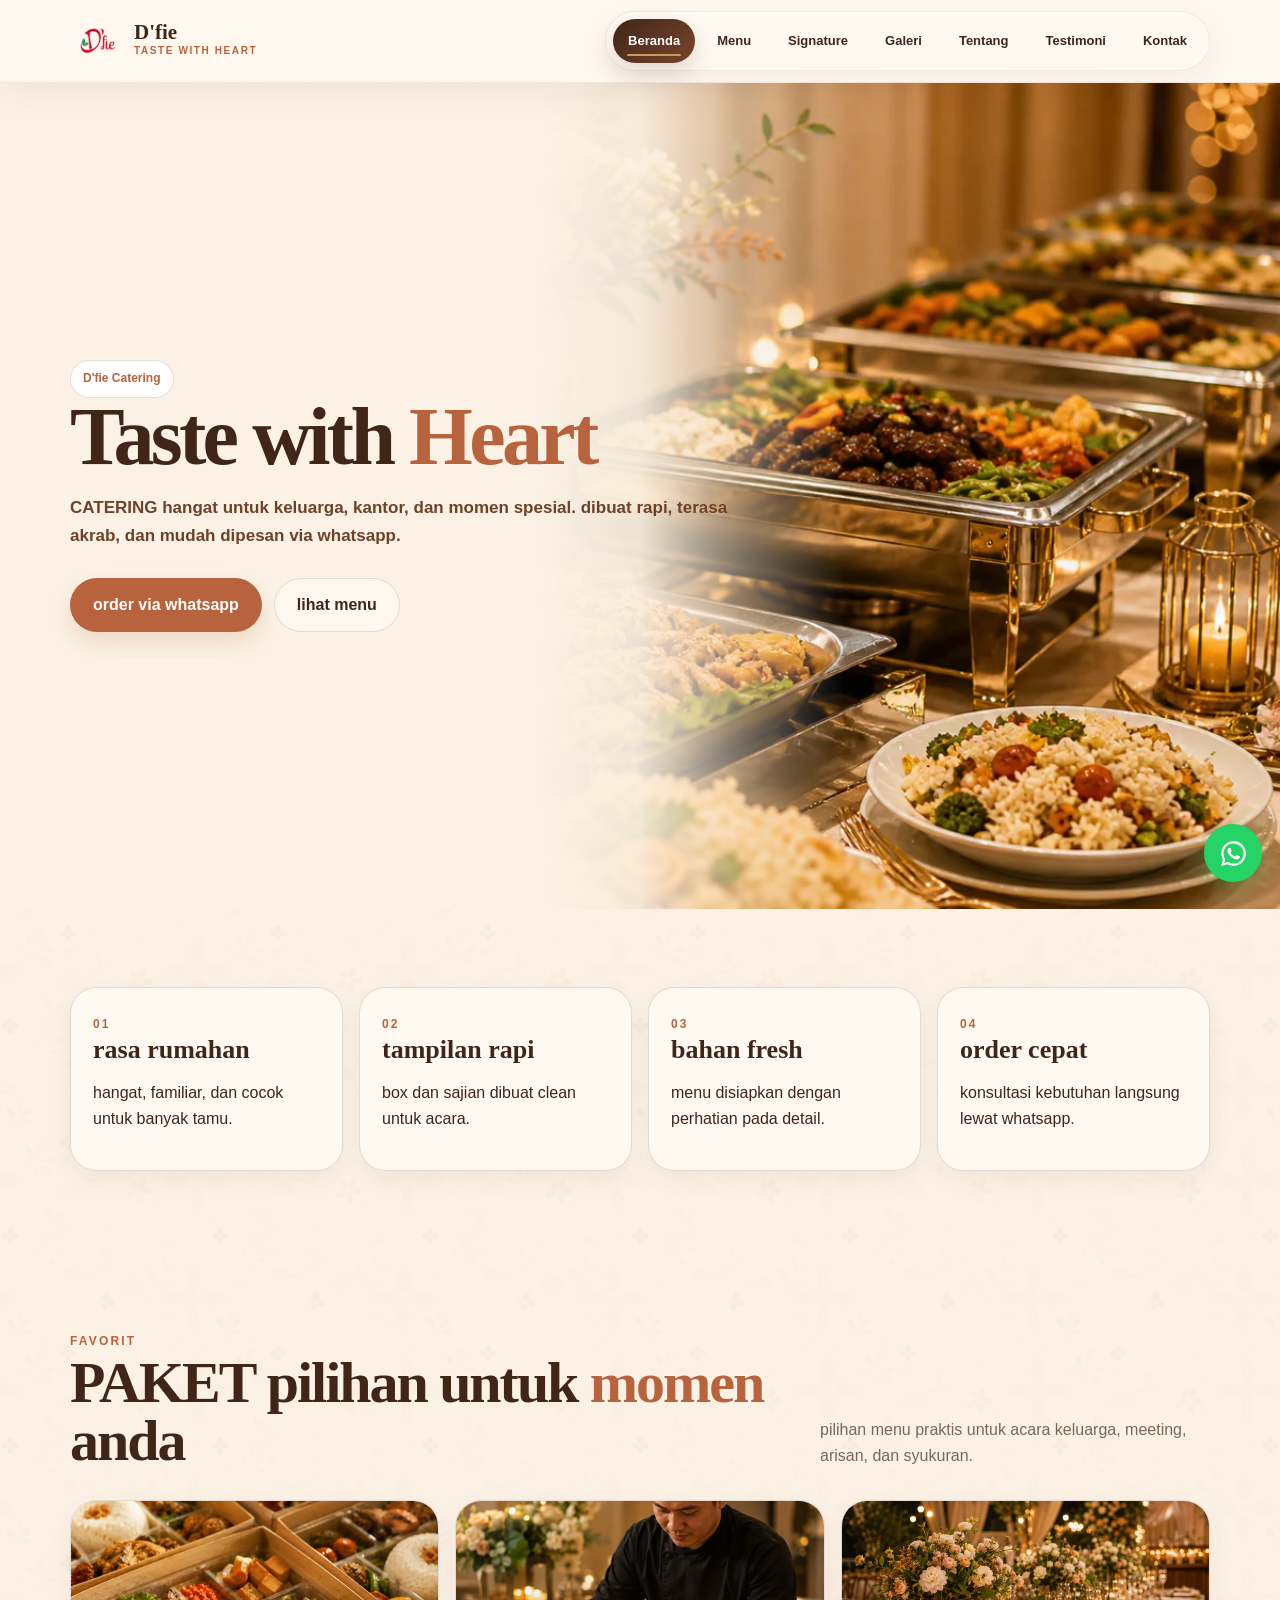
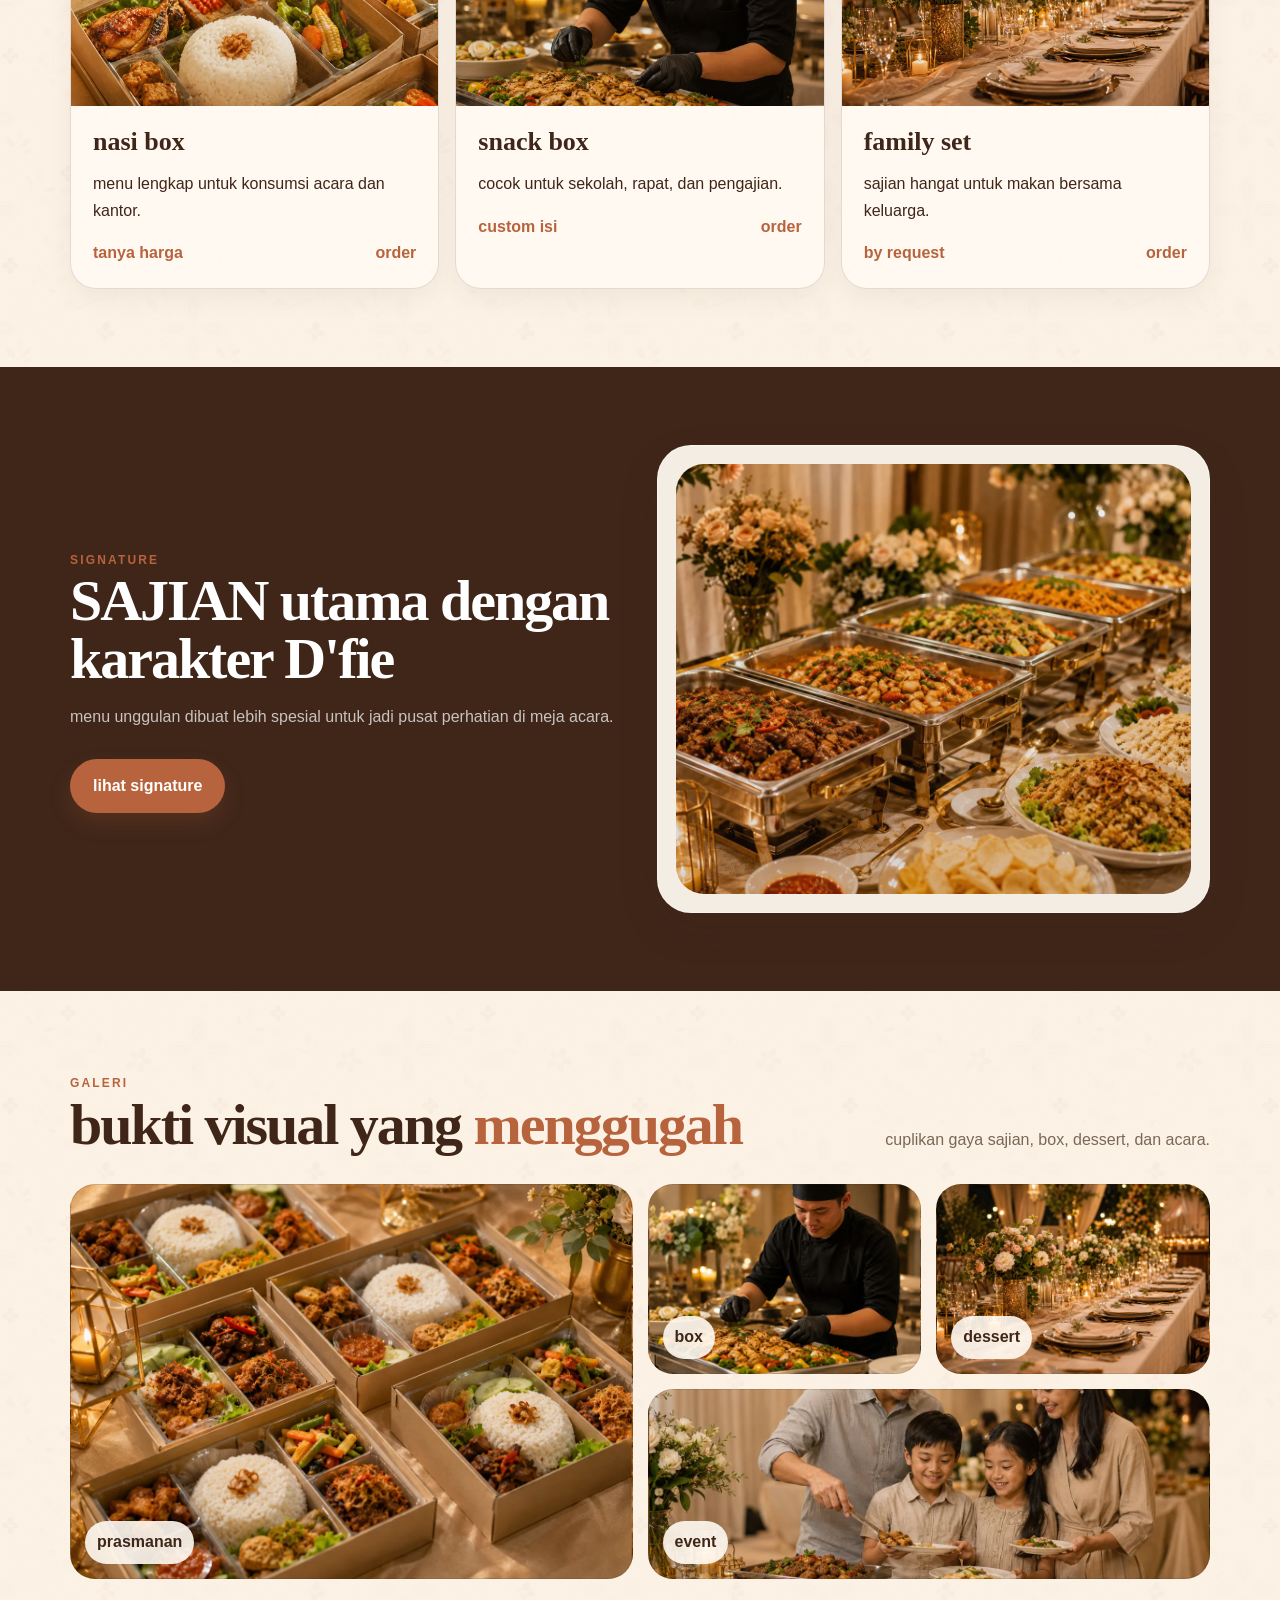
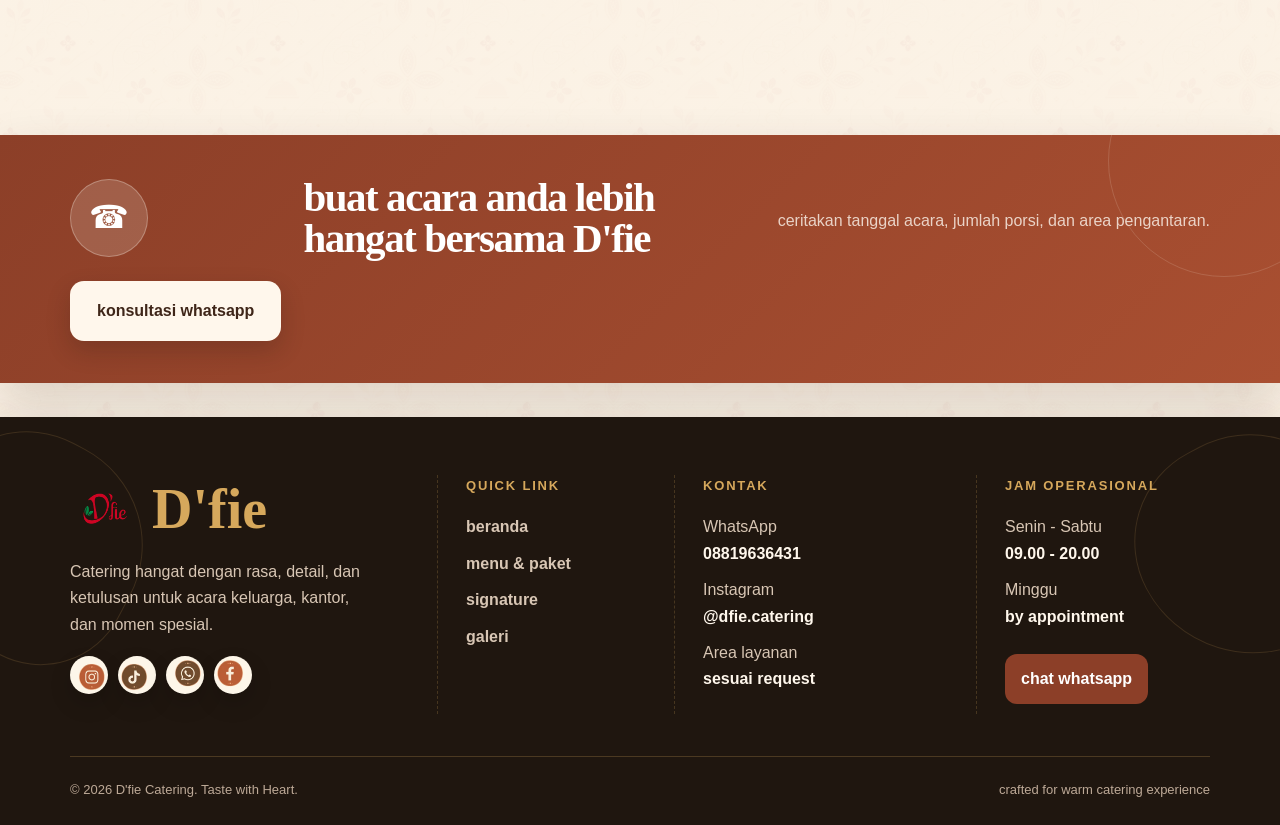
==== commit c2acf021: "fix: remove logo backplate" ====
--- a/index.html
+++ b/index.html
@@ -1,8 +1,8 @@
-<!doctype html><html lang="id"><head><meta charset="utf-8"><meta name="viewport" content="width=device-width,initial-scale=1"><title>D'fie Catering - Taste with Heart</title><meta name="description" content="D'fie Catering, catering hangat untuk keluarga, kantor, dan acara spesial."><link rel="stylesheet" href="./styles.css?v=20260517-1712"></head><body>
-<header class="site-header"><nav class="nav container"><a class="brand" href="./index.html"><img class="brand-logo" src="./assets/dfie-logo.webp?v=20260517-1712" width="48" height="48" alt="logo D'fie"><span><strong>D'fie</strong><small>taste with heart</small></span></a><button class="nav-toggle" data-nav-toggle><span></span><span></span><span></span></button><div class="nav-menu" data-nav-menu><a class="active" href="./index.html">beranda</a><a href="./menu.html">menu</a><a href="./signature.html">signature</a><a href="./galeri.html">galeri</a><a href="./tentang.html">tentang</a><a href="./testimoni.html">testimoni</a><a href="./kontak.html">kontak</a></div></nav></header>
+<!doctype html><html lang="id"><head><meta charset="utf-8"><meta name="viewport" content="width=device-width,initial-scale=1"><title>D'fie Catering - Taste with Heart</title><meta name="description" content="D'fie Catering, catering hangat untuk keluarga, kantor, dan acara spesial."><link rel="stylesheet" href="./styles.css?v=20260517-1714"></head><body>
+<header class="site-header"><nav class="nav container"><a class="brand" href="./index.html"><img class="brand-logo" src="./assets/dfie-logo.webp?v=20260517-1714" width="48" height="48" alt="logo D'fie"><span><strong>D'fie</strong><small>taste with heart</small></span></a><button class="nav-toggle" data-nav-toggle><span></span><span></span><span></span></button><div class="nav-menu" data-nav-menu><a class="active" href="./index.html">beranda</a><a href="./menu.html">menu</a><a href="./signature.html">signature</a><a href="./galeri.html">galeri</a><a href="./tentang.html">tentang</a><a href="./testimoni.html">testimoni</a><a href="./kontak.html">kontak</a></div></nav></header>
 <main><section class="hero hero-home-split"><div class="container hero-grid hero-single"><div><span class="badge">D'fie Catering</span><h1 class="title">Taste with <span>Heart</span></h1><p class="subtitle">CATERING hangat untuk keluarga, kantor, dan momen spesial. dibuat rapi, terasa akrab, dan mudah dipesan via whatsapp.</p><div class="hero-actions"><a class="btn btn-primary js-wa" data-message="halo kak, saya mau order D'fie Catering">order via whatsapp</a><a class="btn btn-outline" href="./menu.html">lihat menu</a></div></div></div></section>
 <section class="section"><div class="container icon-grid"><div class="icon-card"><span class="mini">01</span><h3>rasa rumahan</h3><p>hangat, familiar, dan cocok untuk banyak tamu.</p></div><div class="icon-card"><span class="mini">02</span><h3>tampilan rapi</h3><p>box dan sajian dibuat clean untuk acara.</p></div><div class="icon-card"><span class="mini">03</span><h3>bahan fresh</h3><p>menu disiapkan dengan perhatian pada detail.</p></div><div class="icon-card"><span class="mini">04</span><h3>order cepat</h3><p>konsultasi kebutuhan langsung lewat whatsapp.</p></div></div></section>
 <section class="section"><div class="container"><div class="section-head"><div><span class="mini">favorit</span><h2 class="section-title">PAKET pilihan untuk <span>momen</span> anda</h2></div><p>pilihan menu praktis untuk acara keluarga, meeting, arisan, dan syukuran.</p></div><div class="card-grid"><article class="card"><div class="card-img"></div><div class="card-body"><h3>nasi box</h3><p>menu lengkap untuk konsumsi acara dan kantor.</p><div class="price"><span>tanya harga</span><a class="js-wa" data-message="halo kak, saya mau tanya nasi box D'fie">order</a></div></div></article><article class="card"><div class="card-img"></div><div class="card-body"><h3>snack box</h3><p>cocok untuk sekolah, rapat, dan pengajian.</p><div class="price"><span>custom isi</span><a class="js-wa" data-message="halo kak, saya mau tanya snack box D'fie">order</a></div></div></article><article class="card"><div class="card-img"></div><div class="card-body"><h3>family set</h3><p>sajian hangat untuk makan bersama keluarga.</p><div class="price"><span>by request</span><a class="js-wa" data-message="halo kak, saya mau tanya family set D'fie">order</a></div></div></article></div></div></section>
 <section class="section dark-band"><div class="container split"><div><span class="mini">signature</span><h2 class="section-title">SAJIAN utama dengan karakter D'fie</h2><p>menu unggulan dibuat lebih spesial untuk jadi pusat perhatian di meja acara.</p><div class="hero-actions"><a class="btn btn-primary" href="./signature.html">lihat signature</a></div></div><div class="hero-card"><div class="photo signature"></div></div></div></section>
 <section class="section"><div class="container"><div class="section-head"><div><span class="mini">galeri</span><h2 class="section-title">bukti visual yang <span>menggugah</span></h2></div><p>cuplikan gaya sajian, box, dessert, dan acara.</p></div><div class="gallery-grid"><div class="gallery-item big"><span>prasmanan</span></div><div class="gallery-item"><span>box</span></div><div class="gallery-item"><span>dessert</span></div><div class="gallery-item wide"><span>event</span></div></div></div></section>
-<section class="section"><div class="container cta"><span class="mini">siap order?</span><h2 class="section-title">buat acara anda lebih hangat bersama D'fie</h2><p>ceritakan tanggal acara, jumlah porsi, dan area pengantaran.</p><a class="btn btn-primary js-wa" data-message="halo kak, saya mau konsultasi catering D'fie">konsultasi whatsapp</a></div></section></main><footer class="footer"><div class="container footer-shell"><div class="footer-ornament left"></div><div class="footer-ornament right"></div><div class="footer-grid"><div class="footer-brand"><a class="footer-logo" href="./index.html"><img src="./assets/dfie-logo.webp?v=20260517-1712" alt="logo D'fie"><span>D'fie</span></a><p>Catering hangat dengan rasa, detail, dan ketulusan untuk acara keluarga, kantor, dan momen spesial.</p><div class="socials"><a class="social-icon social-ig" href="#" aria-label="instagram"></a><a class="social-icon social-tt" href="#" aria-label="tiktok"></a><a class="social-icon social-wa js-wa" data-message="halo kak, saya mau tanya D'fie Catering" aria-label="whatsapp"></a><a class="social-icon social-fb" href="#" aria-label="facebook"></a></div></div><div><h4>quick link</h4><a href="./index.html">beranda</a><a href="./menu.html">menu & paket</a><a href="./signature.html">signature</a><a href="./galeri.html">galeri</a></div><div><h4>kontak</h4><p>WhatsApp<br><strong>08819636431</strong></p><p>Instagram<br><strong>@dfie.catering</strong></p><p>Area layanan<br><strong>sesuai request</strong></p></div><div><h4>jam operasional</h4><p>Senin - Sabtu<br><strong>09.00 - 20.00</strong></p><p>Minggu<br><strong>by appointment</strong></p><a class="footer-wa js-wa" data-message="halo kak, saya mau konsultasi catering D'fie">chat whatsapp</a></div></div><div class="footer-bottom"><span>© 2026 D'fie Catering. Taste with Heart.</span><span>crafted for warm catering experience</span></div></div></footer><a class="floating-wa js-wa" data-message="halo kak, saya mau order D'fie Catering" aria-label="whatsapp"><svg viewBox="0 0 32 32"><path d="M16 3.2A12.7 12.7 0 0 0 5.1 22.3L3.2 28.8l6.7-1.8A12.7 12.7 0 1 0 16 3.2Zm0 23.2c-1.8 0-3.6-.5-5.2-1.4l-.4-.2-4 1 1.1-3.9-.3-.4A10.4 10.4 0 1 1 16 26.4Zm5.7-7.8c-.3-.2-1.9-.9-2.1-1-.3-.1-.5-.2-.7.1-.2.3-.8 1-1 1.2-.2.2-.4.2-.7.1-.3-.2-1.3-.5-2.5-1.6-.9-.8-1.6-1.8-1.7-2.1-.2-.3 0-.5.1-.6l.5-.6c.1-.2.2-.3.3-.5.1-.2.1-.4 0-.6l-1-2.3c-.2-.6-.5-.5-.7-.5h-.6c-.2 0-.5.1-.8.4-.3.3-1.1 1.1-1.1 2.6s1.1 3 1.3 3.2c.2.2 2.2 3.4 5.4 4.8.8.3 1.3.5 1.8.7.8.2 1.5.2 2 .1.6-.1 1.9-.8 2.1-1.5.3-.7.3-1.4.2-1.5-.1-.1-.3-.2-.6-.4Z"/></svg></a><script src="./script.js?v=20260517-1712"></script></body></html>+<section class="section"><div class="container cta"><span class="mini">siap order?</span><h2 class="section-title">buat acara anda lebih hangat bersama D'fie</h2><p>ceritakan tanggal acara, jumlah porsi, dan area pengantaran.</p><a class="btn btn-primary js-wa" data-message="halo kak, saya mau konsultasi catering D'fie">konsultasi whatsapp</a></div></section></main><footer class="footer"><div class="container footer-shell"><div class="footer-ornament left"></div><div class="footer-ornament right"></div><div class="footer-grid"><div class="footer-brand"><a class="footer-logo" href="./index.html"><img src="./assets/dfie-logo.webp?v=20260517-1714" alt="logo D'fie"><span>D'fie</span></a><p>Catering hangat dengan rasa, detail, dan ketulusan untuk acara keluarga, kantor, dan momen spesial.</p><div class="socials"><a class="social-icon social-ig" href="#" aria-label="instagram"></a><a class="social-icon social-tt" href="#" aria-label="tiktok"></a><a class="social-icon social-wa js-wa" data-message="halo kak, saya mau tanya D'fie Catering" aria-label="whatsapp"></a><a class="social-icon social-fb" href="#" aria-label="facebook"></a></div></div><div><h4>quick link</h4><a href="./index.html">beranda</a><a href="./menu.html">menu & paket</a><a href="./signature.html">signature</a><a href="./galeri.html">galeri</a></div><div><h4>kontak</h4><p>WhatsApp<br><strong>08819636431</strong></p><p>Instagram<br><strong>@dfie.catering</strong></p><p>Area layanan<br><strong>sesuai request</strong></p></div><div><h4>jam operasional</h4><p>Senin - Sabtu<br><strong>09.00 - 20.00</strong></p><p>Minggu<br><strong>by appointment</strong></p><a class="footer-wa js-wa" data-message="halo kak, saya mau konsultasi catering D'fie">chat whatsapp</a></div></div><div class="footer-bottom"><span>© 2026 D'fie Catering. Taste with Heart.</span><span>crafted for warm catering experience</span></div></div></footer><a class="floating-wa js-wa" data-message="halo kak, saya mau order D'fie Catering" aria-label="whatsapp"><svg viewBox="0 0 32 32"><path d="M16 3.2A12.7 12.7 0 0 0 5.1 22.3L3.2 28.8l6.7-1.8A12.7 12.7 0 1 0 16 3.2Zm0 23.2c-1.8 0-3.6-.5-5.2-1.4l-.4-.2-4 1 1.1-3.9-.3-.4A10.4 10.4 0 1 1 16 26.4Zm5.7-7.8c-.3-.2-1.9-.9-2.1-1-.3-.1-.5-.2-.7.1-.2.3-.8 1-1 1.2-.2.2-.4.2-.7.1-.3-.2-1.3-.5-2.5-1.6-.9-.8-1.6-1.8-1.7-2.1-.2-.3 0-.5.1-.6l.5-.6c.1-.2.2-.3.3-.5.1-.2.1-.4 0-.6l-1-2.3c-.2-.6-.5-.5-.7-.5h-.6c-.2 0-.5.1-.8.4-.3.3-1.1 1.1-1.1 2.6s1.1 3 1.3 3.2c.2.2 2.2 3.4 5.4 4.8.8.3 1.3.5 1.8.7.8.2 1.5.2 2 .1.6-.1 1.9-.8 2.1-1.5.3-.7.3-1.4.2-1.5-.1-.1-.3-.2-.6-.4Z"/></svg></a><script src="./script.js?v=20260517-1714"></script></body></html>
--- a/styles.css
+++ b/styles.css
@@ -18,3 +18,5 @@
 @media(max-width:900px){.site-header{backdrop-filter:blur(12px)}.nav{height:76px}.nav-menu{position:absolute;left:18px;right:18px;top:88px;display:grid;gap:8px;padding:14px;border-radius:28px;background:rgba(255,250,242,.96);box-shadow:0 24px 70px rgba(63,38,25,.18);transform:translateY(-18px) scale(.96);transform-origin:top right;opacity:0;visibility:hidden;transition:opacity .25s ease,transform .32s cubic-bezier(.2,.9,.2,1),visibility .25s}.nav-menu.open{opacity:1;visibility:visible;transform:translateY(0) scale(1)}.nav-menu a{padding:14px 16px;border-radius:18px;opacity:0;transform:translateY(8px);transition:opacity .25s ease,transform .25s ease,background .2s ease,color .2s ease}.nav-menu.open a{opacity:1;transform:translateY(0)}.nav-menu.open a:nth-child(1){transition-delay:.02s}.nav-menu.open a:nth-child(2){transition-delay:.05s}.nav-menu.open a:nth-child(3){transition-delay:.08s}.nav-menu.open a:nth-child(4){transition-delay:.11s}.nav-menu.open a:nth-child(5){transition-delay:.14s}.nav-menu.open a:nth-child(6){transition-delay:.17s}.nav-menu.open a:nth-child(7){transition-delay:.2s}.nav-menu a:before{display:none}.brand{background:transparent;border:0;box-shadow:none;padding:0}.brand-logo{width:48px;height:48px}}
 /* polish logo centering + signature value colors */
 .brand-logo,.footer-logo img{object-fit:contain!important;object-position:center!important;padding:4px;background:#fff7ec!important}.brand-logo{display:block;box-shadow:0 8px 20px rgba(63,38,25,.12),inset 0 0 0 1px rgba(201,154,90,.18)}.footer-logo img{display:block;box-shadow:0 10px 22px rgba(0,0,0,.18)}.dark-band .icon-card{background:linear-gradient(145deg,#fff7ec,#f1d8bf);border-color:rgba(214,168,92,.34);box-shadow:0 14px 34px rgba(0,0,0,.16)}.dark-band .icon-card h3{color:#8c3f28}.dark-band .icon-card p{color:#6d4229!important;font-weight:600}.dark-band .icon-card:hover{background:linear-gradient(145deg,#fffaf2,#e8c69f)}
+/* remove logo backplate */
+.brand{background:transparent!important;border:0!important;box-shadow:none!important;padding:0!important}.brand-logo,.footer-logo img{background:transparent!important;border:0!important;box-shadow:none!important;border-radius:0!important;padding:0!important;object-fit:contain!important}.footer-logo img{width:68px;height:68px}.brand-logo{width:54px;height:54px}
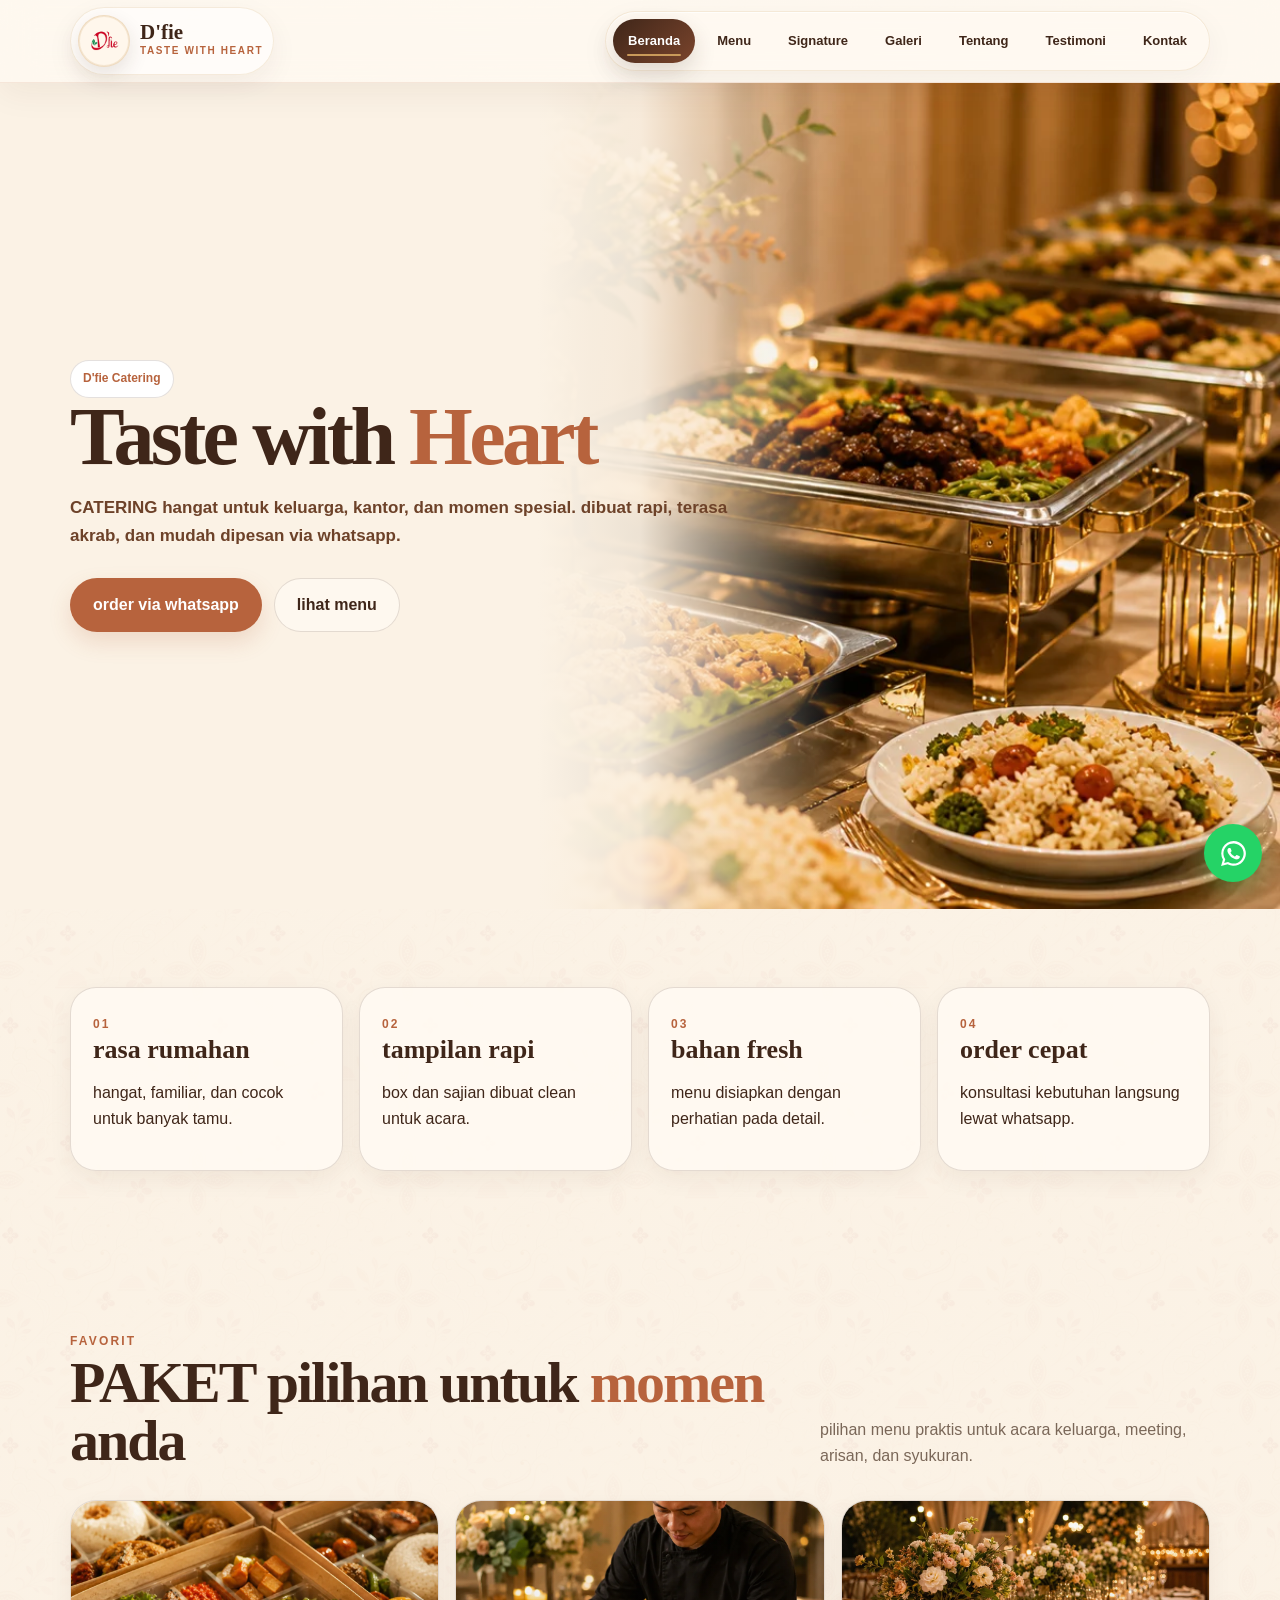
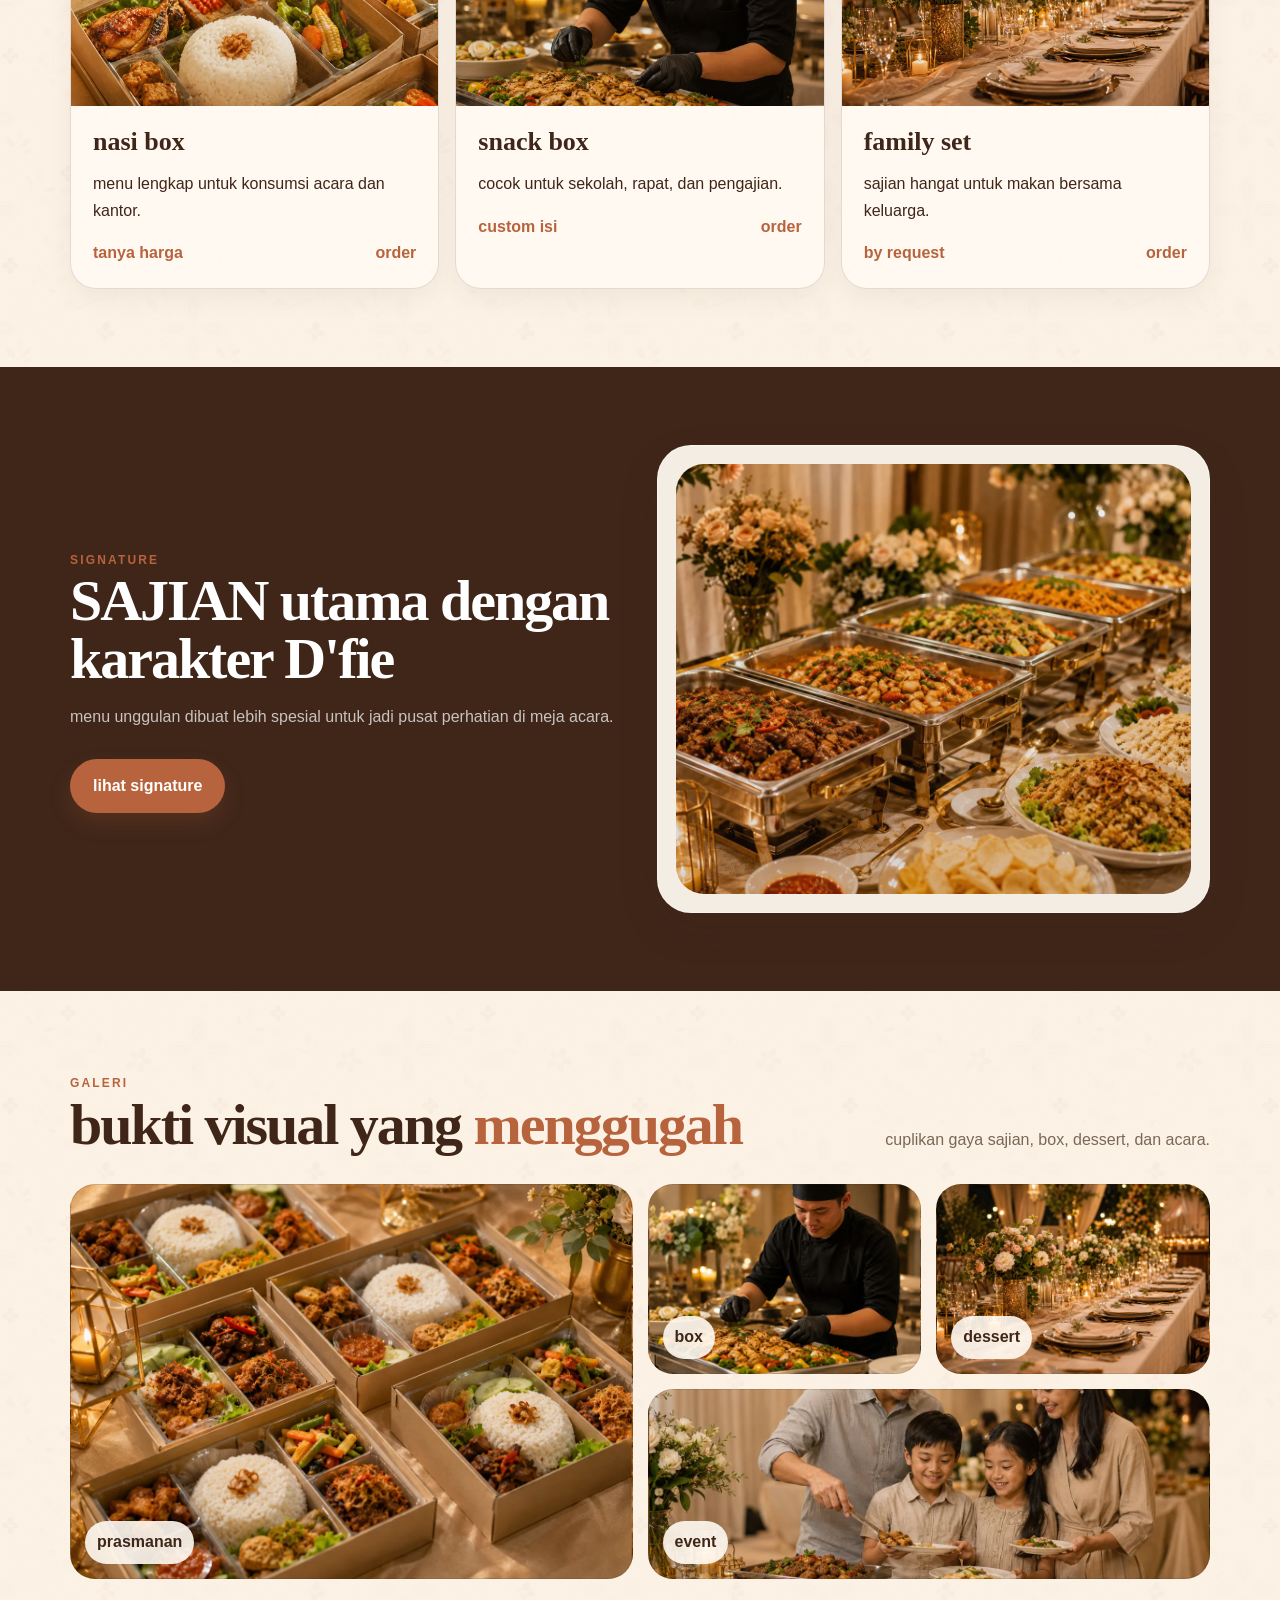
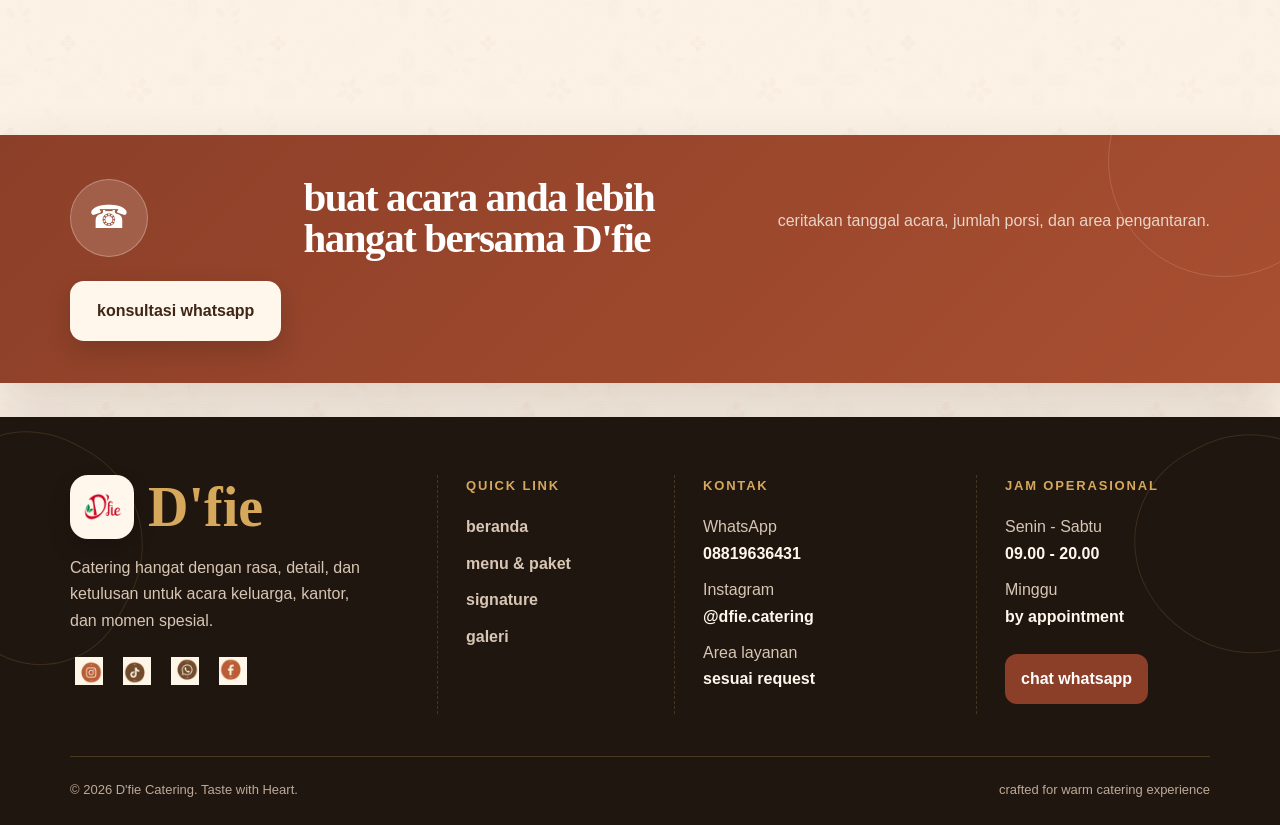
==== commit 134367c2: "fix: remove only social icon backgrounds" ====
--- a/index.html
+++ b/index.html
@@ -1,8 +1,8 @@
-<!doctype html><html lang="id"><head><meta charset="utf-8"><meta name="viewport" content="width=device-width,initial-scale=1"><title>D'fie Catering - Taste with Heart</title><meta name="description" content="D'fie Catering, catering hangat untuk keluarga, kantor, dan acara spesial."><link rel="stylesheet" href="./styles.css?v=20260517-1714"></head><body>
-<header class="site-header"><nav class="nav container"><a class="brand" href="./index.html"><img class="brand-logo" src="./assets/dfie-logo.webp?v=20260517-1714" width="48" height="48" alt="logo D'fie"><span><strong>D'fie</strong><small>taste with heart</small></span></a><button class="nav-toggle" data-nav-toggle><span></span><span></span><span></span></button><div class="nav-menu" data-nav-menu><a class="active" href="./index.html">beranda</a><a href="./menu.html">menu</a><a href="./signature.html">signature</a><a href="./galeri.html">galeri</a><a href="./tentang.html">tentang</a><a href="./testimoni.html">testimoni</a><a href="./kontak.html">kontak</a></div></nav></header>
+<!doctype html><html lang="id"><head><meta charset="utf-8"><meta name="viewport" content="width=device-width,initial-scale=1"><title>D'fie Catering - Taste with Heart</title><meta name="description" content="D'fie Catering, catering hangat untuk keluarga, kantor, dan acara spesial."><link rel="stylesheet" href="./styles.css?v=20260517-1716"></head><body>
+<header class="site-header"><nav class="nav container"><a class="brand" href="./index.html"><img class="brand-logo" src="./assets/dfie-logo.webp?v=20260517-1716" width="48" height="48" alt="logo D'fie"><span><strong>D'fie</strong><small>taste with heart</small></span></a><button class="nav-toggle" data-nav-toggle><span></span><span></span><span></span></button><div class="nav-menu" data-nav-menu><a class="active" href="./index.html">beranda</a><a href="./menu.html">menu</a><a href="./signature.html">signature</a><a href="./galeri.html">galeri</a><a href="./tentang.html">tentang</a><a href="./testimoni.html">testimoni</a><a href="./kontak.html">kontak</a></div></nav></header>
 <main><section class="hero hero-home-split"><div class="container hero-grid hero-single"><div><span class="badge">D'fie Catering</span><h1 class="title">Taste with <span>Heart</span></h1><p class="subtitle">CATERING hangat untuk keluarga, kantor, dan momen spesial. dibuat rapi, terasa akrab, dan mudah dipesan via whatsapp.</p><div class="hero-actions"><a class="btn btn-primary js-wa" data-message="halo kak, saya mau order D'fie Catering">order via whatsapp</a><a class="btn btn-outline" href="./menu.html">lihat menu</a></div></div></div></section>
 <section class="section"><div class="container icon-grid"><div class="icon-card"><span class="mini">01</span><h3>rasa rumahan</h3><p>hangat, familiar, dan cocok untuk banyak tamu.</p></div><div class="icon-card"><span class="mini">02</span><h3>tampilan rapi</h3><p>box dan sajian dibuat clean untuk acara.</p></div><div class="icon-card"><span class="mini">03</span><h3>bahan fresh</h3><p>menu disiapkan dengan perhatian pada detail.</p></div><div class="icon-card"><span class="mini">04</span><h3>order cepat</h3><p>konsultasi kebutuhan langsung lewat whatsapp.</p></div></div></section>
 <section class="section"><div class="container"><div class="section-head"><div><span class="mini">favorit</span><h2 class="section-title">PAKET pilihan untuk <span>momen</span> anda</h2></div><p>pilihan menu praktis untuk acara keluarga, meeting, arisan, dan syukuran.</p></div><div class="card-grid"><article class="card"><div class="card-img"></div><div class="card-body"><h3>nasi box</h3><p>menu lengkap untuk konsumsi acara dan kantor.</p><div class="price"><span>tanya harga</span><a class="js-wa" data-message="halo kak, saya mau tanya nasi box D'fie">order</a></div></div></article><article class="card"><div class="card-img"></div><div class="card-body"><h3>snack box</h3><p>cocok untuk sekolah, rapat, dan pengajian.</p><div class="price"><span>custom isi</span><a class="js-wa" data-message="halo kak, saya mau tanya snack box D'fie">order</a></div></div></article><article class="card"><div class="card-img"></div><div class="card-body"><h3>family set</h3><p>sajian hangat untuk makan bersama keluarga.</p><div class="price"><span>by request</span><a class="js-wa" data-message="halo kak, saya mau tanya family set D'fie">order</a></div></div></article></div></div></section>
 <section class="section dark-band"><div class="container split"><div><span class="mini">signature</span><h2 class="section-title">SAJIAN utama dengan karakter D'fie</h2><p>menu unggulan dibuat lebih spesial untuk jadi pusat perhatian di meja acara.</p><div class="hero-actions"><a class="btn btn-primary" href="./signature.html">lihat signature</a></div></div><div class="hero-card"><div class="photo signature"></div></div></div></section>
 <section class="section"><div class="container"><div class="section-head"><div><span class="mini">galeri</span><h2 class="section-title">bukti visual yang <span>menggugah</span></h2></div><p>cuplikan gaya sajian, box, dessert, dan acara.</p></div><div class="gallery-grid"><div class="gallery-item big"><span>prasmanan</span></div><div class="gallery-item"><span>box</span></div><div class="gallery-item"><span>dessert</span></div><div class="gallery-item wide"><span>event</span></div></div></div></section>
-<section class="section"><div class="container cta"><span class="mini">siap order?</span><h2 class="section-title">buat acara anda lebih hangat bersama D'fie</h2><p>ceritakan tanggal acara, jumlah porsi, dan area pengantaran.</p><a class="btn btn-primary js-wa" data-message="halo kak, saya mau konsultasi catering D'fie">konsultasi whatsapp</a></div></section></main><footer class="footer"><div class="container footer-shell"><div class="footer-ornament left"></div><div class="footer-ornament right"></div><div class="footer-grid"><div class="footer-brand"><a class="footer-logo" href="./index.html"><img src="./assets/dfie-logo.webp?v=20260517-1714" alt="logo D'fie"><span>D'fie</span></a><p>Catering hangat dengan rasa, detail, dan ketulusan untuk acara keluarga, kantor, dan momen spesial.</p><div class="socials"><a class="social-icon social-ig" href="#" aria-label="instagram"></a><a class="social-icon social-tt" href="#" aria-label="tiktok"></a><a class="social-icon social-wa js-wa" data-message="halo kak, saya mau tanya D'fie Catering" aria-label="whatsapp"></a><a class="social-icon social-fb" href="#" aria-label="facebook"></a></div></div><div><h4>quick link</h4><a href="./index.html">beranda</a><a href="./menu.html">menu & paket</a><a href="./signature.html">signature</a><a href="./galeri.html">galeri</a></div><div><h4>kontak</h4><p>WhatsApp<br><strong>08819636431</strong></p><p>Instagram<br><strong>@dfie.catering</strong></p><p>Area layanan<br><strong>sesuai request</strong></p></div><div><h4>jam operasional</h4><p>Senin - Sabtu<br><strong>09.00 - 20.00</strong></p><p>Minggu<br><strong>by appointment</strong></p><a class="footer-wa js-wa" data-message="halo kak, saya mau konsultasi catering D'fie">chat whatsapp</a></div></div><div class="footer-bottom"><span>© 2026 D'fie Catering. Taste with Heart.</span><span>crafted for warm catering experience</span></div></div></footer><a class="floating-wa js-wa" data-message="halo kak, saya mau order D'fie Catering" aria-label="whatsapp"><svg viewBox="0 0 32 32"><path d="M16 3.2A12.7 12.7 0 0 0 5.1 22.3L3.2 28.8l6.7-1.8A12.7 12.7 0 1 0 16 3.2Zm0 23.2c-1.8 0-3.6-.5-5.2-1.4l-.4-.2-4 1 1.1-3.9-.3-.4A10.4 10.4 0 1 1 16 26.4Zm5.7-7.8c-.3-.2-1.9-.9-2.1-1-.3-.1-.5-.2-.7.1-.2.3-.8 1-1 1.2-.2.2-.4.2-.7.1-.3-.2-1.3-.5-2.5-1.6-.9-.8-1.6-1.8-1.7-2.1-.2-.3 0-.5.1-.6l.5-.6c.1-.2.2-.3.3-.5.1-.2.1-.4 0-.6l-1-2.3c-.2-.6-.5-.5-.7-.5h-.6c-.2 0-.5.1-.8.4-.3.3-1.1 1.1-1.1 2.6s1.1 3 1.3 3.2c.2.2 2.2 3.4 5.4 4.8.8.3 1.3.5 1.8.7.8.2 1.5.2 2 .1.6-.1 1.9-.8 2.1-1.5.3-.7.3-1.4.2-1.5-.1-.1-.3-.2-.6-.4Z"/></svg></a><script src="./script.js?v=20260517-1714"></script></body></html>+<section class="section"><div class="container cta"><span class="mini">siap order?</span><h2 class="section-title">buat acara anda lebih hangat bersama D'fie</h2><p>ceritakan tanggal acara, jumlah porsi, dan area pengantaran.</p><a class="btn btn-primary js-wa" data-message="halo kak, saya mau konsultasi catering D'fie">konsultasi whatsapp</a></div></section></main><footer class="footer"><div class="container footer-shell"><div class="footer-ornament left"></div><div class="footer-ornament right"></div><div class="footer-grid"><div class="footer-brand"><a class="footer-logo" href="./index.html"><img src="./assets/dfie-logo.webp?v=20260517-1716" alt="logo D'fie"><span>D'fie</span></a><p>Catering hangat dengan rasa, detail, dan ketulusan untuk acara keluarga, kantor, dan momen spesial.</p><div class="socials"><a class="social-icon social-ig" href="#" aria-label="instagram"></a><a class="social-icon social-tt" href="#" aria-label="tiktok"></a><a class="social-icon social-wa js-wa" data-message="halo kak, saya mau tanya D'fie Catering" aria-label="whatsapp"></a><a class="social-icon social-fb" href="#" aria-label="facebook"></a></div></div><div><h4>quick link</h4><a href="./index.html">beranda</a><a href="./menu.html">menu & paket</a><a href="./signature.html">signature</a><a href="./galeri.html">galeri</a></div><div><h4>kontak</h4><p>WhatsApp<br><strong>08819636431</strong></p><p>Instagram<br><strong>@dfie.catering</strong></p><p>Area layanan<br><strong>sesuai request</strong></p></div><div><h4>jam operasional</h4><p>Senin - Sabtu<br><strong>09.00 - 20.00</strong></p><p>Minggu<br><strong>by appointment</strong></p><a class="footer-wa js-wa" data-message="halo kak, saya mau konsultasi catering D'fie">chat whatsapp</a></div></div><div class="footer-bottom"><span>© 2026 D'fie Catering. Taste with Heart.</span><span>crafted for warm catering experience</span></div></div></footer><a class="floating-wa js-wa" data-message="halo kak, saya mau order D'fie Catering" aria-label="whatsapp"><svg viewBox="0 0 32 32"><path d="M16 3.2A12.7 12.7 0 0 0 5.1 22.3L3.2 28.8l6.7-1.8A12.7 12.7 0 1 0 16 3.2Zm0 23.2c-1.8 0-3.6-.5-5.2-1.4l-.4-.2-4 1 1.1-3.9-.3-.4A10.4 10.4 0 1 1 16 26.4Zm5.7-7.8c-.3-.2-1.9-.9-2.1-1-.3-.1-.5-.2-.7.1-.2.3-.8 1-1 1.2-.2.2-.4.2-.7.1-.3-.2-1.3-.5-2.5-1.6-.9-.8-1.6-1.8-1.7-2.1-.2-.3 0-.5.1-.6l.5-.6c.1-.2.2-.3.3-.5.1-.2.1-.4 0-.6l-1-2.3c-.2-.6-.5-.5-.7-.5h-.6c-.2 0-.5.1-.8.4-.3.3-1.1 1.1-1.1 2.6s1.1 3 1.3 3.2c.2.2 2.2 3.4 5.4 4.8.8.3 1.3.5 1.8.7.8.2 1.5.2 2 .1.6-.1 1.9-.8 2.1-1.5.3-.7.3-1.4.2-1.5-.1-.1-.3-.2-.6-.4Z"/></svg></a><script src="./script.js?v=20260517-1716"></script></body></html>
--- a/styles.css
+++ b/styles.css
@@ -20,3 +20,6 @@
 .brand-logo,.footer-logo img{object-fit:contain!important;object-position:center!important;padding:4px;background:#fff7ec!important}.brand-logo{display:block;box-shadow:0 8px 20px rgba(63,38,25,.12),inset 0 0 0 1px rgba(201,154,90,.18)}.footer-logo img{display:block;box-shadow:0 10px 22px rgba(0,0,0,.18)}.dark-band .icon-card{background:linear-gradient(145deg,#fff7ec,#f1d8bf);border-color:rgba(214,168,92,.34);box-shadow:0 14px 34px rgba(0,0,0,.16)}.dark-band .icon-card h3{color:#8c3f28}.dark-band .icon-card p{color:#6d4229!important;font-weight:600}.dark-band .icon-card:hover{background:linear-gradient(145deg,#fffaf2,#e8c69f)}
 /* remove logo backplate */
 .brand{background:transparent!important;border:0!important;box-shadow:none!important;padding:0!important}.brand-logo,.footer-logo img{background:transparent!important;border:0!important;box-shadow:none!important;border-radius:0!important;padding:0!important;object-fit:contain!important}.footer-logo img{width:68px;height:68px}.brand-logo{width:54px;height:54px}
+/* restore brand logo frame, remove only social icon circles */
+.brand{display:flex!important;align-items:center!important;gap:10px!important;padding:7px 10px 7px 7px!important;border-radius:999px!important;background:rgba(255,255,255,.54)!important;border:1px solid rgba(201,154,90,.18)!important;box-shadow:0 10px 28px rgba(63,38,25,.06)!important}.brand-logo{width:52px!important;height:52px!important;border-radius:50%!important;object-fit:contain!important;object-position:center!important;padding:4px!important;background:#fff7ec!important;border:1px solid rgba(201,154,90,.3)!important;box-shadow:0 8px 20px rgba(63,38,25,.12),inset 0 0 0 1px rgba(201,154,90,.18)!important}.footer-logo img{width:64px!important;height:64px!important;border-radius:18px!important;object-fit:contain!important;padding:4px!important;background:#fff7ec!important;border:0!important;box-shadow:0 10px 22px rgba(0,0,0,.18)!important}.socials a.social-icon{background-color:transparent!important;background-size:28px 28px!important;background-repeat:no-repeat!important;background-position:center!important;border:0!important;box-shadow:none!important;border-radius:0!important}.socials a.social-icon:hover{transform:translateY(-2px) scale(1.08);box-shadow:none!important}
+@media(max-width:900px){.brand{background:transparent!important;border:0!important;box-shadow:none!important;padding:0!important}.brand-logo{width:48px!important;height:48px!important}}
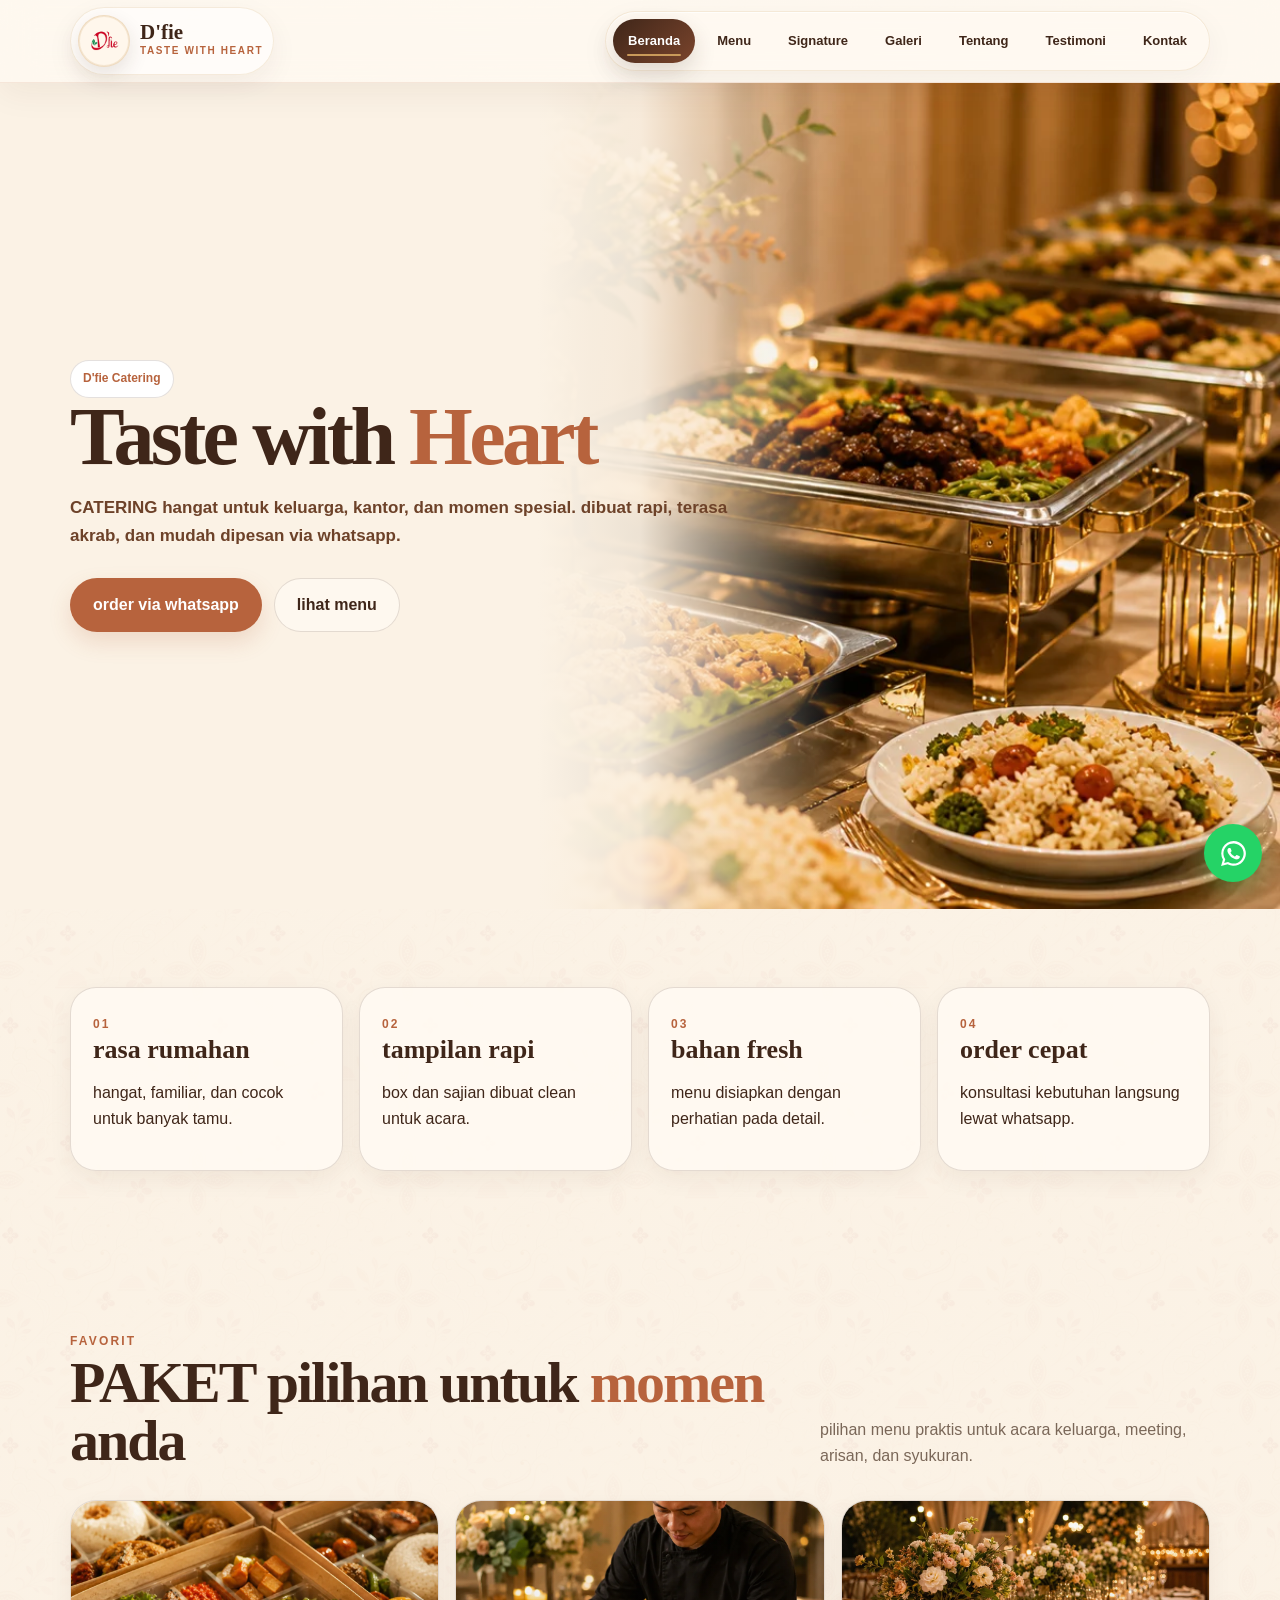
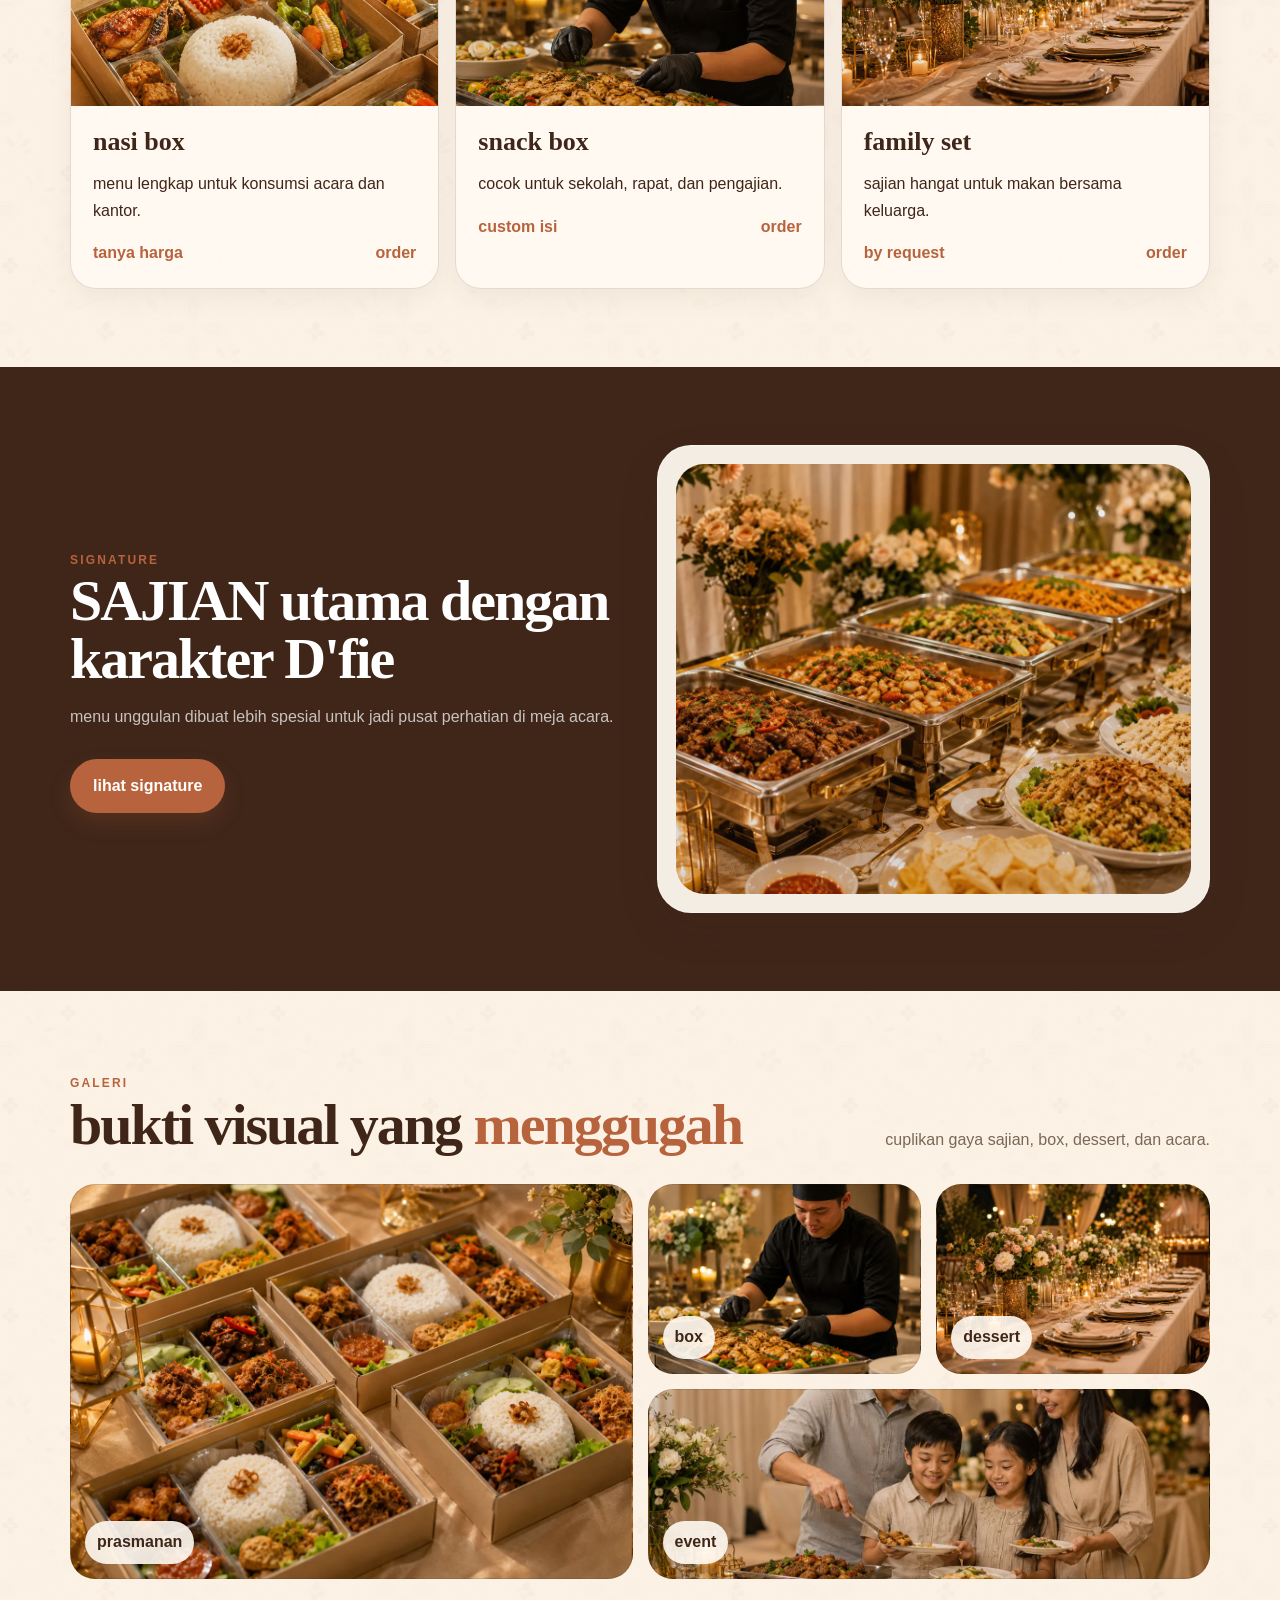
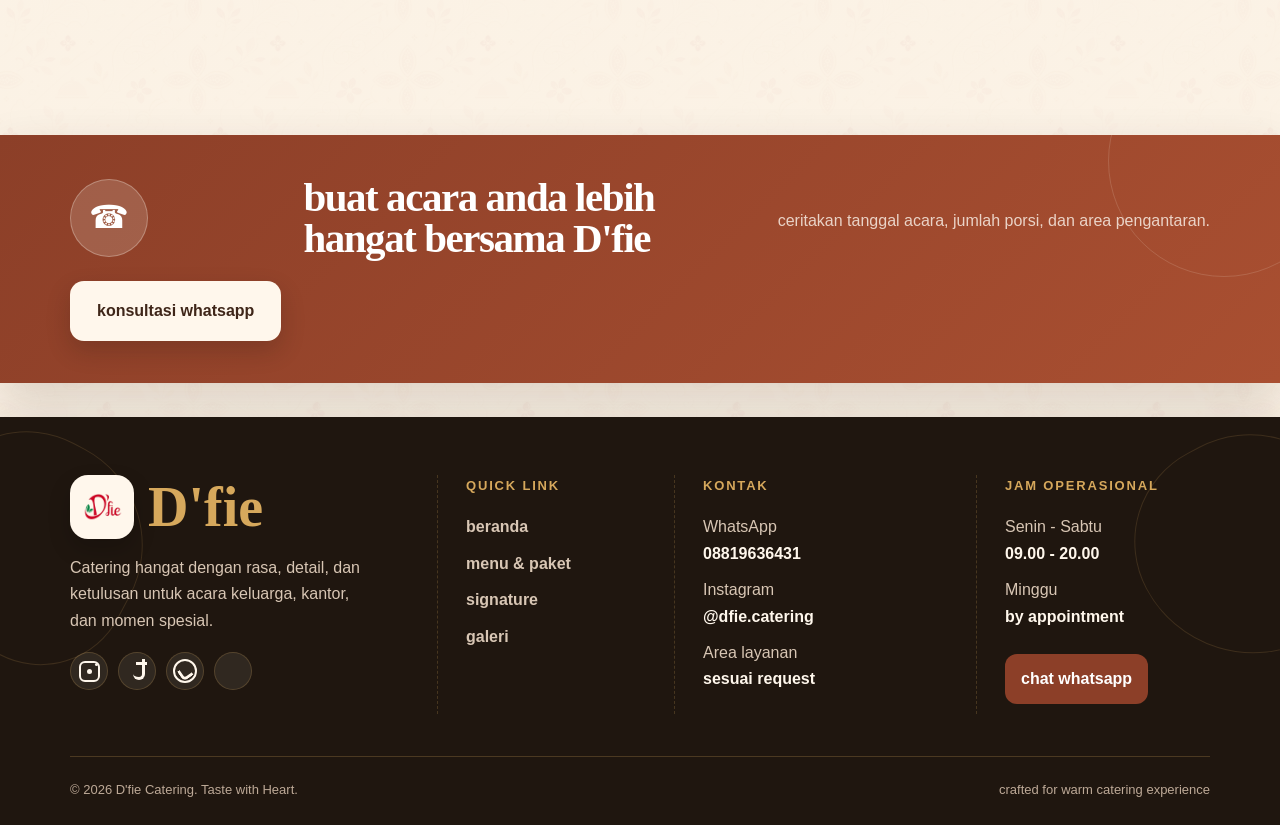
==== commit 0ca684ab: "fix: replace social images with pure css icons" ====
--- a/index.html
+++ b/index.html
@@ -1,8 +1,8 @@
-<!doctype html><html lang="id"><head><meta charset="utf-8"><meta name="viewport" content="width=device-width,initial-scale=1"><title>D'fie Catering - Taste with Heart</title><meta name="description" content="D'fie Catering, catering hangat untuk keluarga, kantor, dan acara spesial."><link rel="stylesheet" href="./styles.css?v=20260517-1716"></head><body>
-<header class="site-header"><nav class="nav container"><a class="brand" href="./index.html"><img class="brand-logo" src="./assets/dfie-logo.webp?v=20260517-1716" width="48" height="48" alt="logo D'fie"><span><strong>D'fie</strong><small>taste with heart</small></span></a><button class="nav-toggle" data-nav-toggle><span></span><span></span><span></span></button><div class="nav-menu" data-nav-menu><a class="active" href="./index.html">beranda</a><a href="./menu.html">menu</a><a href="./signature.html">signature</a><a href="./galeri.html">galeri</a><a href="./tentang.html">tentang</a><a href="./testimoni.html">testimoni</a><a href="./kontak.html">kontak</a></div></nav></header>
+<!doctype html><html lang="id"><head><meta charset="utf-8"><meta name="viewport" content="width=device-width,initial-scale=1"><title>D'fie Catering - Taste with Heart</title><meta name="description" content="D'fie Catering, catering hangat untuk keluarga, kantor, dan acara spesial."><link rel="stylesheet" href="./styles.css?v=20260517-1718"></head><body>
+<header class="site-header"><nav class="nav container"><a class="brand" href="./index.html"><img class="brand-logo" src="./assets/dfie-logo.webp?v=20260517-1718" width="48" height="48" alt="logo D'fie"><span><strong>D'fie</strong><small>taste with heart</small></span></a><button class="nav-toggle" data-nav-toggle><span></span><span></span><span></span></button><div class="nav-menu" data-nav-menu><a class="active" href="./index.html">beranda</a><a href="./menu.html">menu</a><a href="./signature.html">signature</a><a href="./galeri.html">galeri</a><a href="./tentang.html">tentang</a><a href="./testimoni.html">testimoni</a><a href="./kontak.html">kontak</a></div></nav></header>
 <main><section class="hero hero-home-split"><div class="container hero-grid hero-single"><div><span class="badge">D'fie Catering</span><h1 class="title">Taste with <span>Heart</span></h1><p class="subtitle">CATERING hangat untuk keluarga, kantor, dan momen spesial. dibuat rapi, terasa akrab, dan mudah dipesan via whatsapp.</p><div class="hero-actions"><a class="btn btn-primary js-wa" data-message="halo kak, saya mau order D'fie Catering">order via whatsapp</a><a class="btn btn-outline" href="./menu.html">lihat menu</a></div></div></div></section>
 <section class="section"><div class="container icon-grid"><div class="icon-card"><span class="mini">01</span><h3>rasa rumahan</h3><p>hangat, familiar, dan cocok untuk banyak tamu.</p></div><div class="icon-card"><span class="mini">02</span><h3>tampilan rapi</h3><p>box dan sajian dibuat clean untuk acara.</p></div><div class="icon-card"><span class="mini">03</span><h3>bahan fresh</h3><p>menu disiapkan dengan perhatian pada detail.</p></div><div class="icon-card"><span class="mini">04</span><h3>order cepat</h3><p>konsultasi kebutuhan langsung lewat whatsapp.</p></div></div></section>
 <section class="section"><div class="container"><div class="section-head"><div><span class="mini">favorit</span><h2 class="section-title">PAKET pilihan untuk <span>momen</span> anda</h2></div><p>pilihan menu praktis untuk acara keluarga, meeting, arisan, dan syukuran.</p></div><div class="card-grid"><article class="card"><div class="card-img"></div><div class="card-body"><h3>nasi box</h3><p>menu lengkap untuk konsumsi acara dan kantor.</p><div class="price"><span>tanya harga</span><a class="js-wa" data-message="halo kak, saya mau tanya nasi box D'fie">order</a></div></div></article><article class="card"><div class="card-img"></div><div class="card-body"><h3>snack box</h3><p>cocok untuk sekolah, rapat, dan pengajian.</p><div class="price"><span>custom isi</span><a class="js-wa" data-message="halo kak, saya mau tanya snack box D'fie">order</a></div></div></article><article class="card"><div class="card-img"></div><div class="card-body"><h3>family set</h3><p>sajian hangat untuk makan bersama keluarga.</p><div class="price"><span>by request</span><a class="js-wa" data-message="halo kak, saya mau tanya family set D'fie">order</a></div></div></article></div></div></section>
 <section class="section dark-band"><div class="container split"><div><span class="mini">signature</span><h2 class="section-title">SAJIAN utama dengan karakter D'fie</h2><p>menu unggulan dibuat lebih spesial untuk jadi pusat perhatian di meja acara.</p><div class="hero-actions"><a class="btn btn-primary" href="./signature.html">lihat signature</a></div></div><div class="hero-card"><div class="photo signature"></div></div></div></section>
 <section class="section"><div class="container"><div class="section-head"><div><span class="mini">galeri</span><h2 class="section-title">bukti visual yang <span>menggugah</span></h2></div><p>cuplikan gaya sajian, box, dessert, dan acara.</p></div><div class="gallery-grid"><div class="gallery-item big"><span>prasmanan</span></div><div class="gallery-item"><span>box</span></div><div class="gallery-item"><span>dessert</span></div><div class="gallery-item wide"><span>event</span></div></div></div></section>
-<section class="section"><div class="container cta"><span class="mini">siap order?</span><h2 class="section-title">buat acara anda lebih hangat bersama D'fie</h2><p>ceritakan tanggal acara, jumlah porsi, dan area pengantaran.</p><a class="btn btn-primary js-wa" data-message="halo kak, saya mau konsultasi catering D'fie">konsultasi whatsapp</a></div></section></main><footer class="footer"><div class="container footer-shell"><div class="footer-ornament left"></div><div class="footer-ornament right"></div><div class="footer-grid"><div class="footer-brand"><a class="footer-logo" href="./index.html"><img src="./assets/dfie-logo.webp?v=20260517-1716" alt="logo D'fie"><span>D'fie</span></a><p>Catering hangat dengan rasa, detail, dan ketulusan untuk acara keluarga, kantor, dan momen spesial.</p><div class="socials"><a class="social-icon social-ig" href="#" aria-label="instagram"></a><a class="social-icon social-tt" href="#" aria-label="tiktok"></a><a class="social-icon social-wa js-wa" data-message="halo kak, saya mau tanya D'fie Catering" aria-label="whatsapp"></a><a class="social-icon social-fb" href="#" aria-label="facebook"></a></div></div><div><h4>quick link</h4><a href="./index.html">beranda</a><a href="./menu.html">menu & paket</a><a href="./signature.html">signature</a><a href="./galeri.html">galeri</a></div><div><h4>kontak</h4><p>WhatsApp<br><strong>08819636431</strong></p><p>Instagram<br><strong>@dfie.catering</strong></p><p>Area layanan<br><strong>sesuai request</strong></p></div><div><h4>jam operasional</h4><p>Senin - Sabtu<br><strong>09.00 - 20.00</strong></p><p>Minggu<br><strong>by appointment</strong></p><a class="footer-wa js-wa" data-message="halo kak, saya mau konsultasi catering D'fie">chat whatsapp</a></div></div><div class="footer-bottom"><span>© 2026 D'fie Catering. Taste with Heart.</span><span>crafted for warm catering experience</span></div></div></footer><a class="floating-wa js-wa" data-message="halo kak, saya mau order D'fie Catering" aria-label="whatsapp"><svg viewBox="0 0 32 32"><path d="M16 3.2A12.7 12.7 0 0 0 5.1 22.3L3.2 28.8l6.7-1.8A12.7 12.7 0 1 0 16 3.2Zm0 23.2c-1.8 0-3.6-.5-5.2-1.4l-.4-.2-4 1 1.1-3.9-.3-.4A10.4 10.4 0 1 1 16 26.4Zm5.7-7.8c-.3-.2-1.9-.9-2.1-1-.3-.1-.5-.2-.7.1-.2.3-.8 1-1 1.2-.2.2-.4.2-.7.1-.3-.2-1.3-.5-2.5-1.6-.9-.8-1.6-1.8-1.7-2.1-.2-.3 0-.5.1-.6l.5-.6c.1-.2.2-.3.3-.5.1-.2.1-.4 0-.6l-1-2.3c-.2-.6-.5-.5-.7-.5h-.6c-.2 0-.5.1-.8.4-.3.3-1.1 1.1-1.1 2.6s1.1 3 1.3 3.2c.2.2 2.2 3.4 5.4 4.8.8.3 1.3.5 1.8.7.8.2 1.5.2 2 .1.6-.1 1.9-.8 2.1-1.5.3-.7.3-1.4.2-1.5-.1-.1-.3-.2-.6-.4Z"/></svg></a><script src="./script.js?v=20260517-1716"></script></body></html>+<section class="section"><div class="container cta"><span class="mini">siap order?</span><h2 class="section-title">buat acara anda lebih hangat bersama D'fie</h2><p>ceritakan tanggal acara, jumlah porsi, dan area pengantaran.</p><a class="btn btn-primary js-wa" data-message="halo kak, saya mau konsultasi catering D'fie">konsultasi whatsapp</a></div></section></main><footer class="footer"><div class="container footer-shell"><div class="footer-ornament left"></div><div class="footer-ornament right"></div><div class="footer-grid"><div class="footer-brand"><a class="footer-logo" href="./index.html"><img src="./assets/dfie-logo.webp?v=20260517-1718" alt="logo D'fie"><span>D'fie</span></a><p>Catering hangat dengan rasa, detail, dan ketulusan untuk acara keluarga, kantor, dan momen spesial.</p><div class="socials"><a class="social-icon social-ig" href="#" aria-label="instagram"></a><a class="social-icon social-tt" href="#" aria-label="tiktok"></a><a class="social-icon social-wa js-wa" data-message="halo kak, saya mau tanya D'fie Catering" aria-label="whatsapp"></a><a class="social-icon social-fb" href="#" aria-label="facebook"></a></div></div><div><h4>quick link</h4><a href="./index.html">beranda</a><a href="./menu.html">menu & paket</a><a href="./signature.html">signature</a><a href="./galeri.html">galeri</a></div><div><h4>kontak</h4><p>WhatsApp<br><strong>08819636431</strong></p><p>Instagram<br><strong>@dfie.catering</strong></p><p>Area layanan<br><strong>sesuai request</strong></p></div><div><h4>jam operasional</h4><p>Senin - Sabtu<br><strong>09.00 - 20.00</strong></p><p>Minggu<br><strong>by appointment</strong></p><a class="footer-wa js-wa" data-message="halo kak, saya mau konsultasi catering D'fie">chat whatsapp</a></div></div><div class="footer-bottom"><span>© 2026 D'fie Catering. Taste with Heart.</span><span>crafted for warm catering experience</span></div></div></footer><a class="floating-wa js-wa" data-message="halo kak, saya mau order D'fie Catering" aria-label="whatsapp"><svg viewBox="0 0 32 32"><path d="M16 3.2A12.7 12.7 0 0 0 5.1 22.3L3.2 28.8l6.7-1.8A12.7 12.7 0 1 0 16 3.2Zm0 23.2c-1.8 0-3.6-.5-5.2-1.4l-.4-.2-4 1 1.1-3.9-.3-.4A10.4 10.4 0 1 1 16 26.4Zm5.7-7.8c-.3-.2-1.9-.9-2.1-1-.3-.1-.5-.2-.7.1-.2.3-.8 1-1 1.2-.2.2-.4.2-.7.1-.3-.2-1.3-.5-2.5-1.6-.9-.8-1.6-1.8-1.7-2.1-.2-.3 0-.5.1-.6l.5-.6c.1-.2.2-.3.3-.5.1-.2.1-.4 0-.6l-1-2.3c-.2-.6-.5-.5-.7-.5h-.6c-.2 0-.5.1-.8.4-.3.3-1.1 1.1-1.1 2.6s1.1 3 1.3 3.2c.2.2 2.2 3.4 5.4 4.8.8.3 1.3.5 1.8.7.8.2 1.5.2 2 .1.6-.1 1.9-.8 2.1-1.5.3-.7.3-1.4.2-1.5-.1-.1-.3-.2-.6-.4Z"/></svg></a><script src="./script.js?v=20260517-1718"></script></body></html>
--- a/styles.css
+++ b/styles.css
@@ -23,3 +23,5 @@
 /* restore brand logo frame, remove only social icon circles */
 .brand{display:flex!important;align-items:center!important;gap:10px!important;padding:7px 10px 7px 7px!important;border-radius:999px!important;background:rgba(255,255,255,.54)!important;border:1px solid rgba(201,154,90,.18)!important;box-shadow:0 10px 28px rgba(63,38,25,.06)!important}.brand-logo{width:52px!important;height:52px!important;border-radius:50%!important;object-fit:contain!important;object-position:center!important;padding:4px!important;background:#fff7ec!important;border:1px solid rgba(201,154,90,.3)!important;box-shadow:0 8px 20px rgba(63,38,25,.12),inset 0 0 0 1px rgba(201,154,90,.18)!important}.footer-logo img{width:64px!important;height:64px!important;border-radius:18px!important;object-fit:contain!important;padding:4px!important;background:#fff7ec!important;border:0!important;box-shadow:0 10px 22px rgba(0,0,0,.18)!important}.socials a.social-icon{background-color:transparent!important;background-size:28px 28px!important;background-repeat:no-repeat!important;background-position:center!important;border:0!important;box-shadow:none!important;border-radius:0!important}.socials a.social-icon:hover{transform:translateY(-2px) scale(1.08);box-shadow:none!important}
 @media(max-width:900px){.brand{background:transparent!important;border:0!important;box-shadow:none!important;padding:0!important}.brand-logo{width:48px!important;height:48px!important}}
+/* pure css social icons, no generated image */
+.socials a.social-icon{width:38px!important;height:38px!important;border-radius:50%!important;display:grid!important;place-items:center!important;background:rgba(255,247,236,.08)!important;border:1px solid rgba(214,168,92,.22)!important;box-shadow:none!important;background-image:none!important;position:relative;color:#fff7ec!important}.socials a.social-icon:before,.socials a.social-icon:after{content:""!important;position:absolute;display:block}.social-ig:before{width:17px;height:17px;border:2px solid currentColor;border-radius:6px}.social-ig:after{width:5px;height:5px;border-radius:50%;background:currentColor;box-shadow:7px -7px 0 -1px currentColor}.social-tt:before{width:9px;height:18px;border-right:3px solid currentColor;border-bottom:3px solid currentColor;border-radius:0 0 7px 7px;transform:translate(2px,-2px)}.social-tt:after{width:11px;height:3px;background:currentColor;transform:translate(4px,-8px)}.social-wa:before{width:20px;height:20px;border:2px solid currentColor;border-radius:50%}.social-wa:after{width:9px;height:9px;border-left:3px solid currentColor;border-bottom:3px solid currentColor;transform:rotate(-35deg) translate(-1px,2px);border-radius:0 0 0 5px}.social-fb:before{content:"f"!important;position:static!important;font-family:Arial,Helvetica,sans-serif;font-size:24px;font-weight:900;line-height:1;color:currentColor}.social-fb:after{display:none}.socials a.social-icon:hover{background:#8c3f28!important;color:#fff!important;transform:translateY(-2px)}
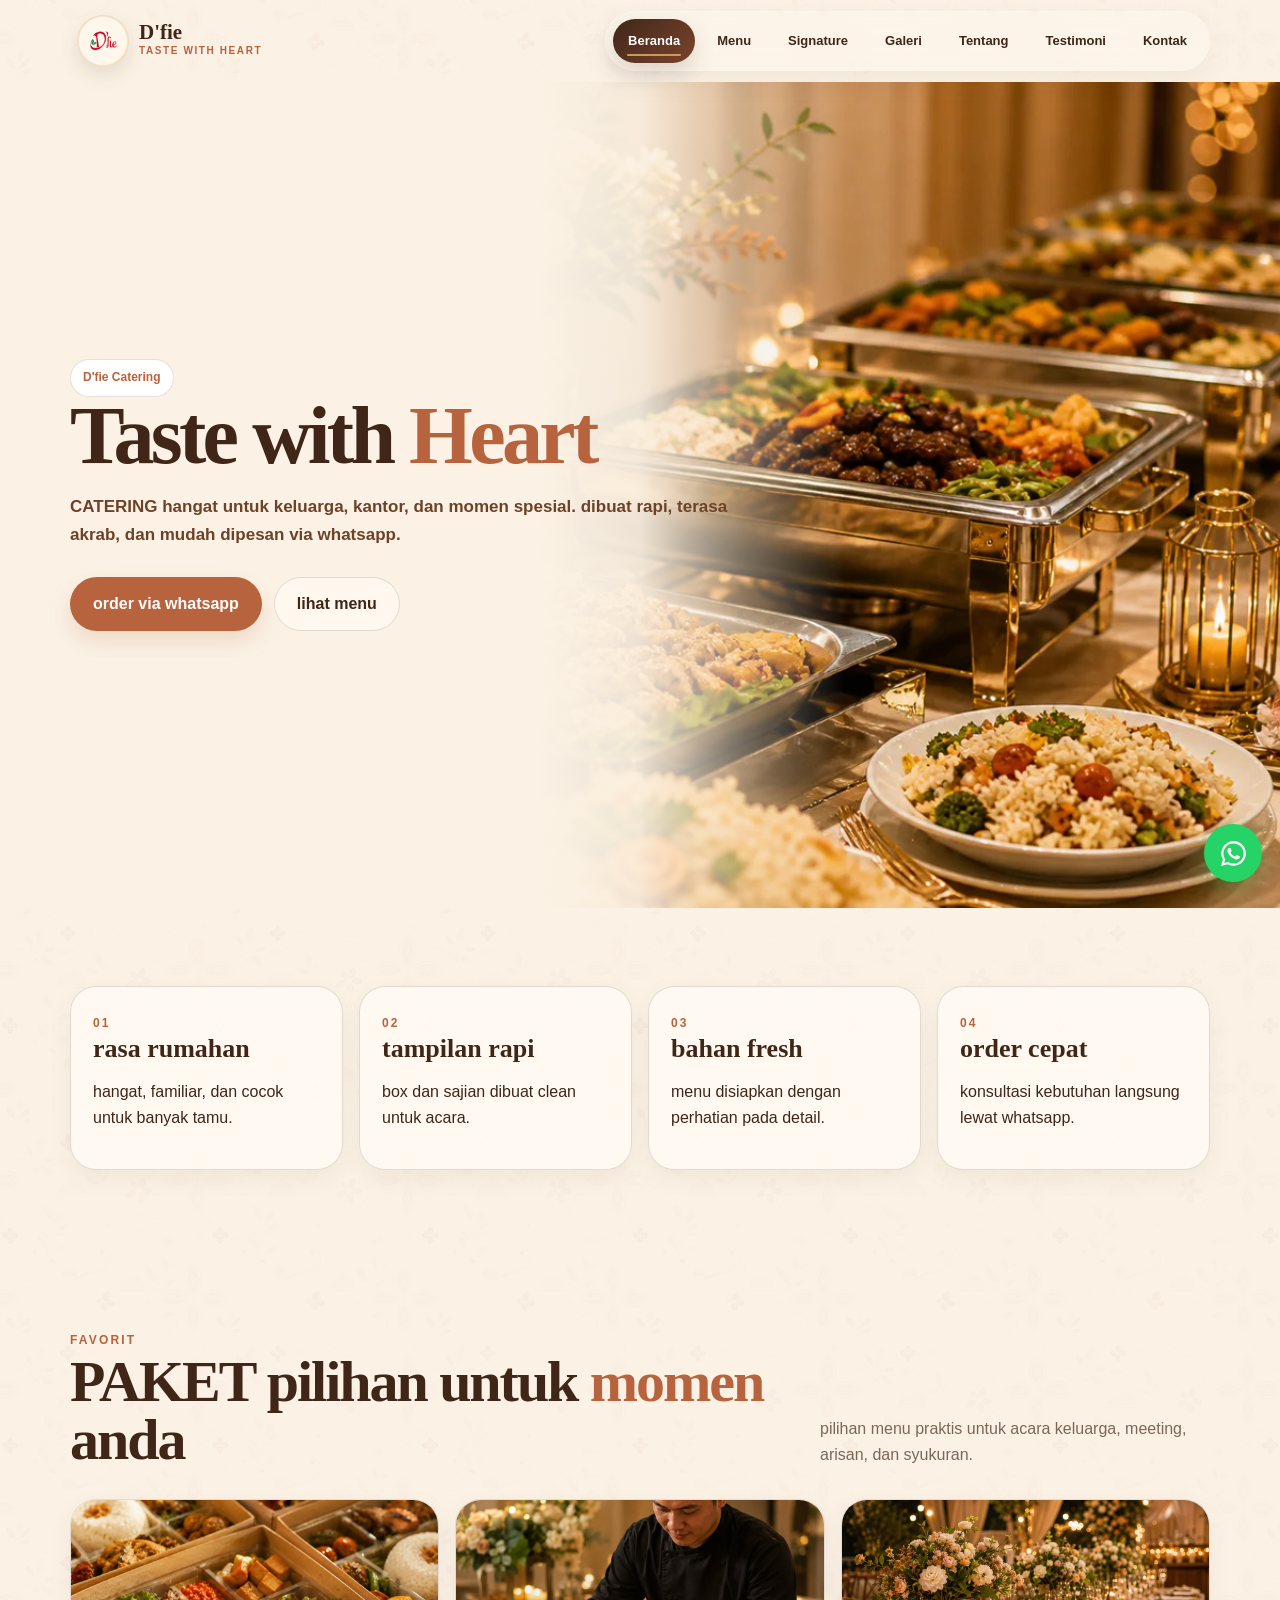
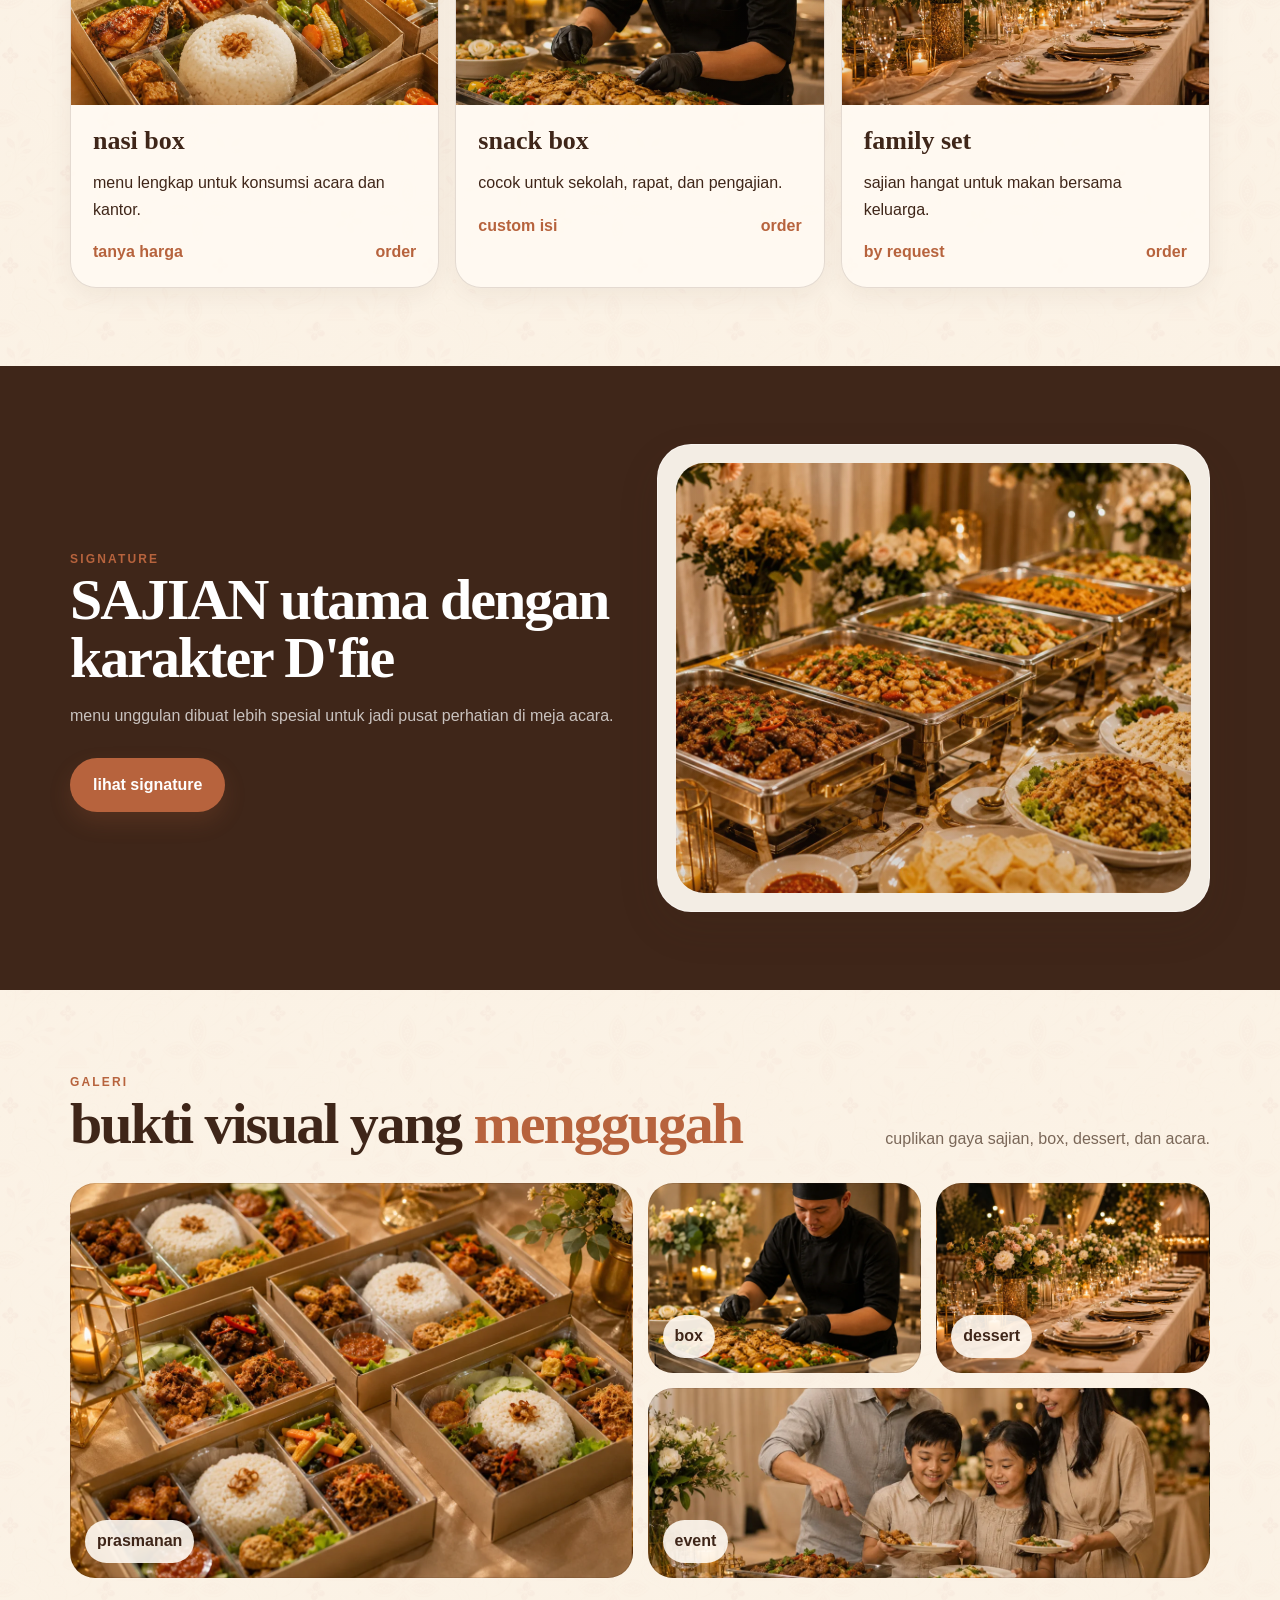
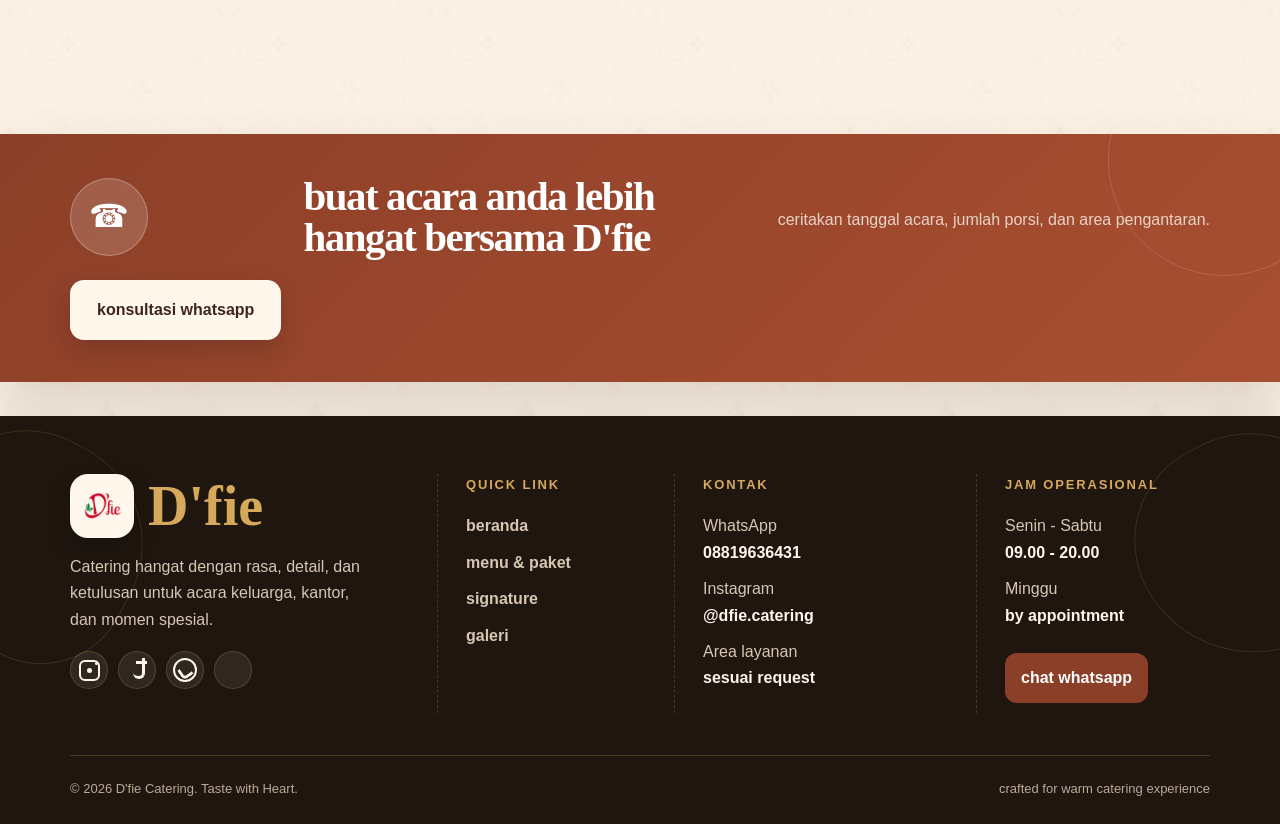
==== commit 5edbd9a5: "style: make navbar transparent" ====
--- a/index.html
+++ b/index.html
@@ -1,8 +1,8 @@
-<!doctype html><html lang="id"><head><meta charset="utf-8"><meta name="viewport" content="width=device-width,initial-scale=1"><title>D'fie Catering - Taste with Heart</title><meta name="description" content="D'fie Catering, catering hangat untuk keluarga, kantor, dan acara spesial."><link rel="stylesheet" href="./styles.css?v=20260517-1718"></head><body>
-<header class="site-header"><nav class="nav container"><a class="brand" href="./index.html"><img class="brand-logo" src="./assets/dfie-logo.webp?v=20260517-1718" width="48" height="48" alt="logo D'fie"><span><strong>D'fie</strong><small>taste with heart</small></span></a><button class="nav-toggle" data-nav-toggle><span></span><span></span><span></span></button><div class="nav-menu" data-nav-menu><a class="active" href="./index.html">beranda</a><a href="./menu.html">menu</a><a href="./signature.html">signature</a><a href="./galeri.html">galeri</a><a href="./tentang.html">tentang</a><a href="./testimoni.html">testimoni</a><a href="./kontak.html">kontak</a></div></nav></header>
+<!doctype html><html lang="id"><head><meta charset="utf-8"><meta name="viewport" content="width=device-width,initial-scale=1"><title>D'fie Catering - Taste with Heart</title><meta name="description" content="D'fie Catering, catering hangat untuk keluarga, kantor, dan acara spesial."><link rel="stylesheet" href="./styles.css?v=20260517-1720"></head><body>
+<header class="site-header"><nav class="nav container"><a class="brand" href="./index.html"><img class="brand-logo" src="./assets/dfie-logo.webp?v=20260517-1720" width="48" height="48" alt="logo D'fie"><span><strong>D'fie</strong><small>taste with heart</small></span></a><button class="nav-toggle" data-nav-toggle><span></span><span></span><span></span></button><div class="nav-menu" data-nav-menu><a class="active" href="./index.html">beranda</a><a href="./menu.html">menu</a><a href="./signature.html">signature</a><a href="./galeri.html">galeri</a><a href="./tentang.html">tentang</a><a href="./testimoni.html">testimoni</a><a href="./kontak.html">kontak</a></div></nav></header>
 <main><section class="hero hero-home-split"><div class="container hero-grid hero-single"><div><span class="badge">D'fie Catering</span><h1 class="title">Taste with <span>Heart</span></h1><p class="subtitle">CATERING hangat untuk keluarga, kantor, dan momen spesial. dibuat rapi, terasa akrab, dan mudah dipesan via whatsapp.</p><div class="hero-actions"><a class="btn btn-primary js-wa" data-message="halo kak, saya mau order D'fie Catering">order via whatsapp</a><a class="btn btn-outline" href="./menu.html">lihat menu</a></div></div></div></section>
 <section class="section"><div class="container icon-grid"><div class="icon-card"><span class="mini">01</span><h3>rasa rumahan</h3><p>hangat, familiar, dan cocok untuk banyak tamu.</p></div><div class="icon-card"><span class="mini">02</span><h3>tampilan rapi</h3><p>box dan sajian dibuat clean untuk acara.</p></div><div class="icon-card"><span class="mini">03</span><h3>bahan fresh</h3><p>menu disiapkan dengan perhatian pada detail.</p></div><div class="icon-card"><span class="mini">04</span><h3>order cepat</h3><p>konsultasi kebutuhan langsung lewat whatsapp.</p></div></div></section>
 <section class="section"><div class="container"><div class="section-head"><div><span class="mini">favorit</span><h2 class="section-title">PAKET pilihan untuk <span>momen</span> anda</h2></div><p>pilihan menu praktis untuk acara keluarga, meeting, arisan, dan syukuran.</p></div><div class="card-grid"><article class="card"><div class="card-img"></div><div class="card-body"><h3>nasi box</h3><p>menu lengkap untuk konsumsi acara dan kantor.</p><div class="price"><span>tanya harga</span><a class="js-wa" data-message="halo kak, saya mau tanya nasi box D'fie">order</a></div></div></article><article class="card"><div class="card-img"></div><div class="card-body"><h3>snack box</h3><p>cocok untuk sekolah, rapat, dan pengajian.</p><div class="price"><span>custom isi</span><a class="js-wa" data-message="halo kak, saya mau tanya snack box D'fie">order</a></div></div></article><article class="card"><div class="card-img"></div><div class="card-body"><h3>family set</h3><p>sajian hangat untuk makan bersama keluarga.</p><div class="price"><span>by request</span><a class="js-wa" data-message="halo kak, saya mau tanya family set D'fie">order</a></div></div></article></div></div></section>
 <section class="section dark-band"><div class="container split"><div><span class="mini">signature</span><h2 class="section-title">SAJIAN utama dengan karakter D'fie</h2><p>menu unggulan dibuat lebih spesial untuk jadi pusat perhatian di meja acara.</p><div class="hero-actions"><a class="btn btn-primary" href="./signature.html">lihat signature</a></div></div><div class="hero-card"><div class="photo signature"></div></div></div></section>
 <section class="section"><div class="container"><div class="section-head"><div><span class="mini">galeri</span><h2 class="section-title">bukti visual yang <span>menggugah</span></h2></div><p>cuplikan gaya sajian, box, dessert, dan acara.</p></div><div class="gallery-grid"><div class="gallery-item big"><span>prasmanan</span></div><div class="gallery-item"><span>box</span></div><div class="gallery-item"><span>dessert</span></div><div class="gallery-item wide"><span>event</span></div></div></div></section>
-<section class="section"><div class="container cta"><span class="mini">siap order?</span><h2 class="section-title">buat acara anda lebih hangat bersama D'fie</h2><p>ceritakan tanggal acara, jumlah porsi, dan area pengantaran.</p><a class="btn btn-primary js-wa" data-message="halo kak, saya mau konsultasi catering D'fie">konsultasi whatsapp</a></div></section></main><footer class="footer"><div class="container footer-shell"><div class="footer-ornament left"></div><div class="footer-ornament right"></div><div class="footer-grid"><div class="footer-brand"><a class="footer-logo" href="./index.html"><img src="./assets/dfie-logo.webp?v=20260517-1718" alt="logo D'fie"><span>D'fie</span></a><p>Catering hangat dengan rasa, detail, dan ketulusan untuk acara keluarga, kantor, dan momen spesial.</p><div class="socials"><a class="social-icon social-ig" href="#" aria-label="instagram"></a><a class="social-icon social-tt" href="#" aria-label="tiktok"></a><a class="social-icon social-wa js-wa" data-message="halo kak, saya mau tanya D'fie Catering" aria-label="whatsapp"></a><a class="social-icon social-fb" href="#" aria-label="facebook"></a></div></div><div><h4>quick link</h4><a href="./index.html">beranda</a><a href="./menu.html">menu & paket</a><a href="./signature.html">signature</a><a href="./galeri.html">galeri</a></div><div><h4>kontak</h4><p>WhatsApp<br><strong>08819636431</strong></p><p>Instagram<br><strong>@dfie.catering</strong></p><p>Area layanan<br><strong>sesuai request</strong></p></div><div><h4>jam operasional</h4><p>Senin - Sabtu<br><strong>09.00 - 20.00</strong></p><p>Minggu<br><strong>by appointment</strong></p><a class="footer-wa js-wa" data-message="halo kak, saya mau konsultasi catering D'fie">chat whatsapp</a></div></div><div class="footer-bottom"><span>© 2026 D'fie Catering. Taste with Heart.</span><span>crafted for warm catering experience</span></div></div></footer><a class="floating-wa js-wa" data-message="halo kak, saya mau order D'fie Catering" aria-label="whatsapp"><svg viewBox="0 0 32 32"><path d="M16 3.2A12.7 12.7 0 0 0 5.1 22.3L3.2 28.8l6.7-1.8A12.7 12.7 0 1 0 16 3.2Zm0 23.2c-1.8 0-3.6-.5-5.2-1.4l-.4-.2-4 1 1.1-3.9-.3-.4A10.4 10.4 0 1 1 16 26.4Zm5.7-7.8c-.3-.2-1.9-.9-2.1-1-.3-.1-.5-.2-.7.1-.2.3-.8 1-1 1.2-.2.2-.4.2-.7.1-.3-.2-1.3-.5-2.5-1.6-.9-.8-1.6-1.8-1.7-2.1-.2-.3 0-.5.1-.6l.5-.6c.1-.2.2-.3.3-.5.1-.2.1-.4 0-.6l-1-2.3c-.2-.6-.5-.5-.7-.5h-.6c-.2 0-.5.1-.8.4-.3.3-1.1 1.1-1.1 2.6s1.1 3 1.3 3.2c.2.2 2.2 3.4 5.4 4.8.8.3 1.3.5 1.8.7.8.2 1.5.2 2 .1.6-.1 1.9-.8 2.1-1.5.3-.7.3-1.4.2-1.5-.1-.1-.3-.2-.6-.4Z"/></svg></a><script src="./script.js?v=20260517-1718"></script></body></html>+<section class="section"><div class="container cta"><span class="mini">siap order?</span><h2 class="section-title">buat acara anda lebih hangat bersama D'fie</h2><p>ceritakan tanggal acara, jumlah porsi, dan area pengantaran.</p><a class="btn btn-primary js-wa" data-message="halo kak, saya mau konsultasi catering D'fie">konsultasi whatsapp</a></div></section></main><footer class="footer"><div class="container footer-shell"><div class="footer-ornament left"></div><div class="footer-ornament right"></div><div class="footer-grid"><div class="footer-brand"><a class="footer-logo" href="./index.html"><img src="./assets/dfie-logo.webp?v=20260517-1720" alt="logo D'fie"><span>D'fie</span></a><p>Catering hangat dengan rasa, detail, dan ketulusan untuk acara keluarga, kantor, dan momen spesial.</p><div class="socials"><a class="social-icon social-ig" href="#" aria-label="instagram"></a><a class="social-icon social-tt" href="#" aria-label="tiktok"></a><a class="social-icon social-wa js-wa" data-message="halo kak, saya mau tanya D'fie Catering" aria-label="whatsapp"></a><a class="social-icon social-fb" href="#" aria-label="facebook"></a></div></div><div><h4>quick link</h4><a href="./index.html">beranda</a><a href="./menu.html">menu & paket</a><a href="./signature.html">signature</a><a href="./galeri.html">galeri</a></div><div><h4>kontak</h4><p>WhatsApp<br><strong>08819636431</strong></p><p>Instagram<br><strong>@dfie.catering</strong></p><p>Area layanan<br><strong>sesuai request</strong></p></div><div><h4>jam operasional</h4><p>Senin - Sabtu<br><strong>09.00 - 20.00</strong></p><p>Minggu<br><strong>by appointment</strong></p><a class="footer-wa js-wa" data-message="halo kak, saya mau konsultasi catering D'fie">chat whatsapp</a></div></div><div class="footer-bottom"><span>© 2026 D'fie Catering. Taste with Heart.</span><span>crafted for warm catering experience</span></div></div></footer><a class="floating-wa js-wa" data-message="halo kak, saya mau order D'fie Catering" aria-label="whatsapp"><svg viewBox="0 0 32 32"><path d="M16 3.2A12.7 12.7 0 0 0 5.1 22.3L3.2 28.8l6.7-1.8A12.7 12.7 0 1 0 16 3.2Zm0 23.2c-1.8 0-3.6-.5-5.2-1.4l-.4-.2-4 1 1.1-3.9-.3-.4A10.4 10.4 0 1 1 16 26.4Zm5.7-7.8c-.3-.2-1.9-.9-2.1-1-.3-.1-.5-.2-.7.1-.2.3-.8 1-1 1.2-.2.2-.4.2-.7.1-.3-.2-1.3-.5-2.5-1.6-.9-.8-1.6-1.8-1.7-2.1-.2-.3 0-.5.1-.6l.5-.6c.1-.2.2-.3.3-.5.1-.2.1-.4 0-.6l-1-2.3c-.2-.6-.5-.5-.7-.5h-.6c-.2 0-.5.1-.8.4-.3.3-1.1 1.1-1.1 2.6s1.1 3 1.3 3.2c.2.2 2.2 3.4 5.4 4.8.8.3 1.3.5 1.8.7.8.2 1.5.2 2 .1.6-.1 1.9-.8 2.1-1.5.3-.7.3-1.4.2-1.5-.1-.1-.3-.2-.6-.4Z"/></svg></a><script src="./script.js?v=20260517-1720"></script></body></html>
--- a/styles.css
+++ b/styles.css
@@ -25,3 +25,6 @@
 @media(max-width:900px){.brand{background:transparent!important;border:0!important;box-shadow:none!important;padding:0!important}.brand-logo{width:48px!important;height:48px!important}}
 /* pure css social icons, no generated image */
 .socials a.social-icon{width:38px!important;height:38px!important;border-radius:50%!important;display:grid!important;place-items:center!important;background:rgba(255,247,236,.08)!important;border:1px solid rgba(214,168,92,.22)!important;box-shadow:none!important;background-image:none!important;position:relative;color:#fff7ec!important}.socials a.social-icon:before,.socials a.social-icon:after{content:""!important;position:absolute;display:block}.social-ig:before{width:17px;height:17px;border:2px solid currentColor;border-radius:6px}.social-ig:after{width:5px;height:5px;border-radius:50%;background:currentColor;box-shadow:7px -7px 0 -1px currentColor}.social-tt:before{width:9px;height:18px;border-right:3px solid currentColor;border-bottom:3px solid currentColor;border-radius:0 0 7px 7px;transform:translate(2px,-2px)}.social-tt:after{width:11px;height:3px;background:currentColor;transform:translate(4px,-8px)}.social-wa:before{width:20px;height:20px;border:2px solid currentColor;border-radius:50%}.social-wa:after{width:9px;height:9px;border-left:3px solid currentColor;border-bottom:3px solid currentColor;transform:rotate(-35deg) translate(-1px,2px);border-radius:0 0 0 5px}.social-fb:before{content:"f"!important;position:static!important;font-family:Arial,Helvetica,sans-serif;font-size:24px;font-weight:900;line-height:1;color:currentColor}.social-fb:after{display:none}.socials a.social-icon:hover{background:#8c3f28!important;color:#fff!important;transform:translateY(-2px)}
+/* transparent premium navbar */
+.site-header{background:transparent!important;backdrop-filter:none!important;border-bottom:0!important;box-shadow:none!important}.nav-menu{background:rgba(255,250,242,.28)!important;backdrop-filter:blur(14px);border:1px solid rgba(255,250,242,.34)!important;box-shadow:0 10px 30px rgba(63,38,25,.06)!important}.brand{background:transparent!important;border:0!important;box-shadow:none!important}.nav-toggle{background:rgba(255,250,242,.36)!important;backdrop-filter:blur(12px);border-color:rgba(255,250,242,.45)!important}
+@media(max-width:900px){.nav-menu{background:rgba(255,250,242,.94)!important;backdrop-filter:blur(18px)!important;border:1px solid rgba(201,154,90,.22)!important;box-shadow:0 24px 70px rgba(63,38,25,.18)!important}}
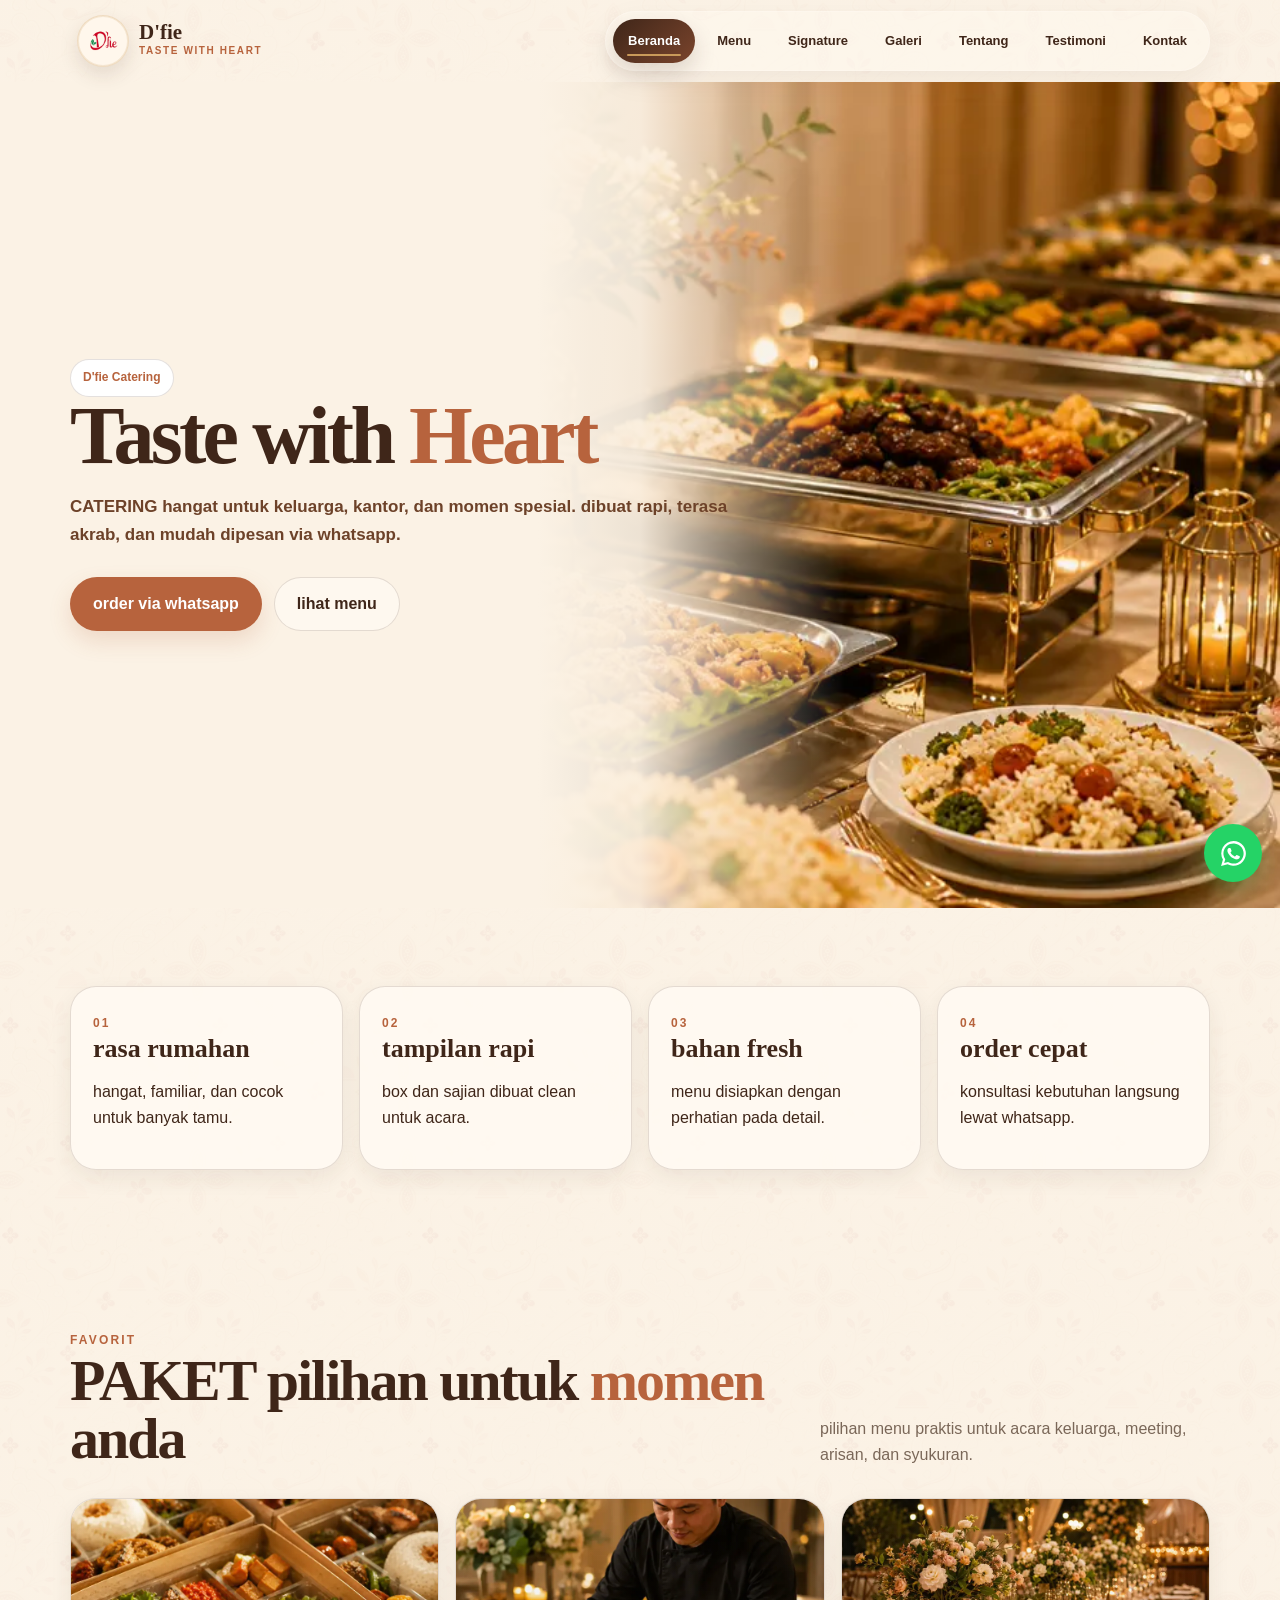
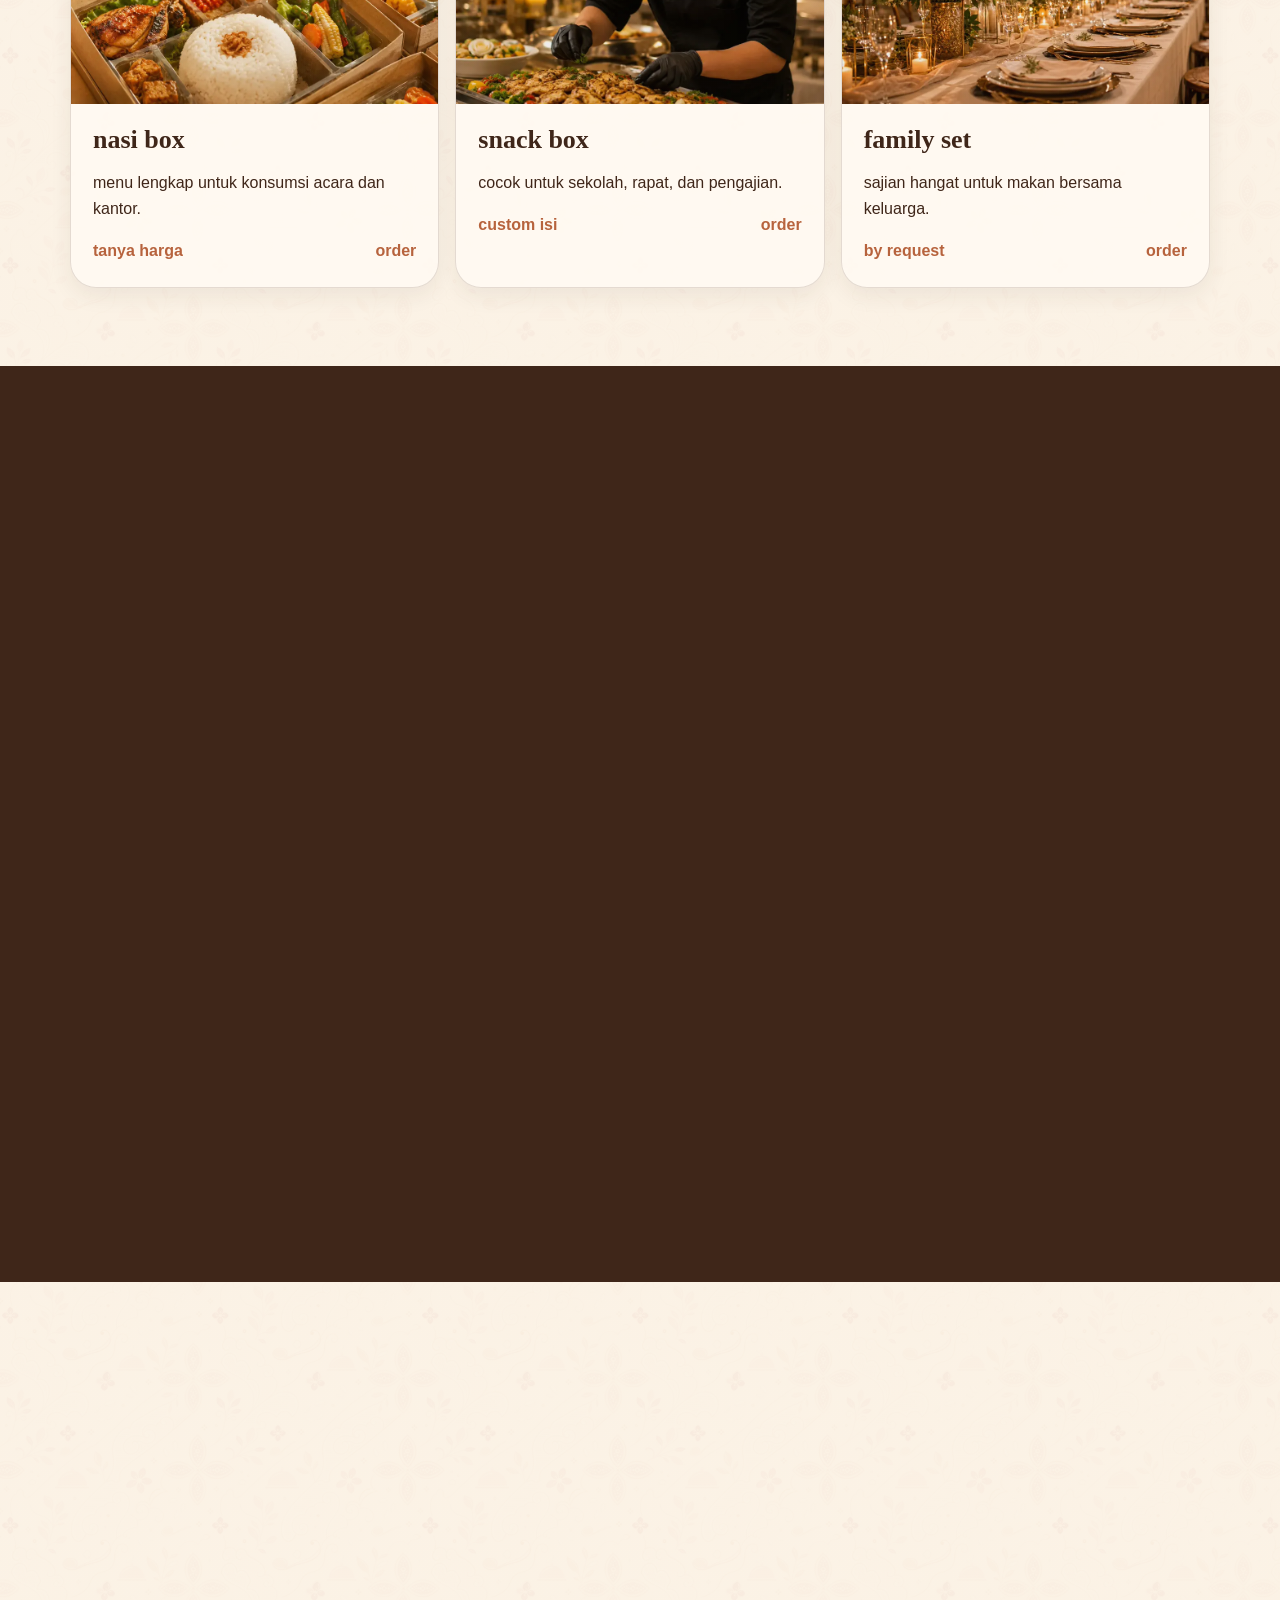
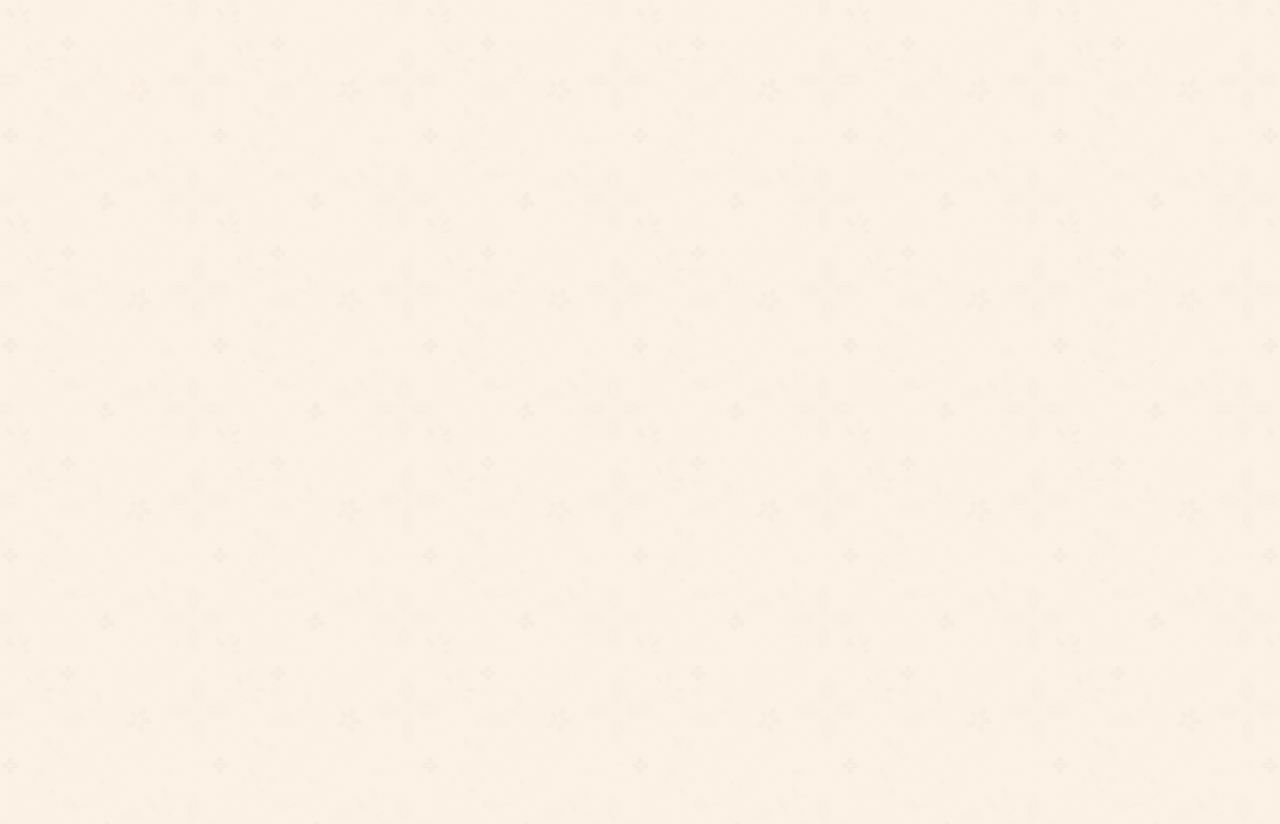
==== commit 66af8068: "perf: smooth and optimize site for mobile" ====
--- a/index.html
+++ b/index.html
@@ -1,8 +1,8 @@
-<!doctype html><html lang="id"><head><meta charset="utf-8"><meta name="viewport" content="width=device-width,initial-scale=1"><title>D'fie Catering - Taste with Heart</title><meta name="description" content="D'fie Catering, catering hangat untuk keluarga, kantor, dan acara spesial."><link rel="stylesheet" href="./styles.css?v=20260517-1720"></head><body>
-<header class="site-header"><nav class="nav container"><a class="brand" href="./index.html"><img class="brand-logo" src="./assets/dfie-logo.webp?v=20260517-1720" width="48" height="48" alt="logo D'fie"><span><strong>D'fie</strong><small>taste with heart</small></span></a><button class="nav-toggle" data-nav-toggle><span></span><span></span><span></span></button><div class="nav-menu" data-nav-menu><a class="active" href="./index.html">beranda</a><a href="./menu.html">menu</a><a href="./signature.html">signature</a><a href="./galeri.html">galeri</a><a href="./tentang.html">tentang</a><a href="./testimoni.html">testimoni</a><a href="./kontak.html">kontak</a></div></nav></header>
+<!doctype html><html lang="id"><head><meta charset="utf-8"><meta name="viewport" content="width=device-width,initial-scale=1"><title>D'fie Catering - Taste with Heart</title><meta name="description" content="D'fie Catering, catering hangat untuk keluarga, kantor, dan acara spesial."><link rel="stylesheet" href="./styles.css?v=20260517-1723"></head><body>
+<header class="site-header"><nav class="nav container"><a class="brand" href="./index.html"><img class="brand-logo" src="./assets/dfie-logo.webp?v=20260517-1723" width="48" height="48" alt="logo D'fie"><span><strong>D'fie</strong><small>taste with heart</small></span></a><button class="nav-toggle" data-nav-toggle><span></span><span></span><span></span></button><div class="nav-menu" data-nav-menu><a class="active" href="./index.html">beranda</a><a href="./menu.html">menu</a><a href="./signature.html">signature</a><a href="./galeri.html">galeri</a><a href="./tentang.html">tentang</a><a href="./testimoni.html">testimoni</a><a href="./kontak.html">kontak</a></div></nav></header>
 <main><section class="hero hero-home-split"><div class="container hero-grid hero-single"><div><span class="badge">D'fie Catering</span><h1 class="title">Taste with <span>Heart</span></h1><p class="subtitle">CATERING hangat untuk keluarga, kantor, dan momen spesial. dibuat rapi, terasa akrab, dan mudah dipesan via whatsapp.</p><div class="hero-actions"><a class="btn btn-primary js-wa" data-message="halo kak, saya mau order D'fie Catering">order via whatsapp</a><a class="btn btn-outline" href="./menu.html">lihat menu</a></div></div></div></section>
 <section class="section"><div class="container icon-grid"><div class="icon-card"><span class="mini">01</span><h3>rasa rumahan</h3><p>hangat, familiar, dan cocok untuk banyak tamu.</p></div><div class="icon-card"><span class="mini">02</span><h3>tampilan rapi</h3><p>box dan sajian dibuat clean untuk acara.</p></div><div class="icon-card"><span class="mini">03</span><h3>bahan fresh</h3><p>menu disiapkan dengan perhatian pada detail.</p></div><div class="icon-card"><span class="mini">04</span><h3>order cepat</h3><p>konsultasi kebutuhan langsung lewat whatsapp.</p></div></div></section>
 <section class="section"><div class="container"><div class="section-head"><div><span class="mini">favorit</span><h2 class="section-title">PAKET pilihan untuk <span>momen</span> anda</h2></div><p>pilihan menu praktis untuk acara keluarga, meeting, arisan, dan syukuran.</p></div><div class="card-grid"><article class="card"><div class="card-img"></div><div class="card-body"><h3>nasi box</h3><p>menu lengkap untuk konsumsi acara dan kantor.</p><div class="price"><span>tanya harga</span><a class="js-wa" data-message="halo kak, saya mau tanya nasi box D'fie">order</a></div></div></article><article class="card"><div class="card-img"></div><div class="card-body"><h3>snack box</h3><p>cocok untuk sekolah, rapat, dan pengajian.</p><div class="price"><span>custom isi</span><a class="js-wa" data-message="halo kak, saya mau tanya snack box D'fie">order</a></div></div></article><article class="card"><div class="card-img"></div><div class="card-body"><h3>family set</h3><p>sajian hangat untuk makan bersama keluarga.</p><div class="price"><span>by request</span><a class="js-wa" data-message="halo kak, saya mau tanya family set D'fie">order</a></div></div></article></div></div></section>
 <section class="section dark-band"><div class="container split"><div><span class="mini">signature</span><h2 class="section-title">SAJIAN utama dengan karakter D'fie</h2><p>menu unggulan dibuat lebih spesial untuk jadi pusat perhatian di meja acara.</p><div class="hero-actions"><a class="btn btn-primary" href="./signature.html">lihat signature</a></div></div><div class="hero-card"><div class="photo signature"></div></div></div></section>
 <section class="section"><div class="container"><div class="section-head"><div><span class="mini">galeri</span><h2 class="section-title">bukti visual yang <span>menggugah</span></h2></div><p>cuplikan gaya sajian, box, dessert, dan acara.</p></div><div class="gallery-grid"><div class="gallery-item big"><span>prasmanan</span></div><div class="gallery-item"><span>box</span></div><div class="gallery-item"><span>dessert</span></div><div class="gallery-item wide"><span>event</span></div></div></div></section>
-<section class="section"><div class="container cta"><span class="mini">siap order?</span><h2 class="section-title">buat acara anda lebih hangat bersama D'fie</h2><p>ceritakan tanggal acara, jumlah porsi, dan area pengantaran.</p><a class="btn btn-primary js-wa" data-message="halo kak, saya mau konsultasi catering D'fie">konsultasi whatsapp</a></div></section></main><footer class="footer"><div class="container footer-shell"><div class="footer-ornament left"></div><div class="footer-ornament right"></div><div class="footer-grid"><div class="footer-brand"><a class="footer-logo" href="./index.html"><img src="./assets/dfie-logo.webp?v=20260517-1720" alt="logo D'fie"><span>D'fie</span></a><p>Catering hangat dengan rasa, detail, dan ketulusan untuk acara keluarga, kantor, dan momen spesial.</p><div class="socials"><a class="social-icon social-ig" href="#" aria-label="instagram"></a><a class="social-icon social-tt" href="#" aria-label="tiktok"></a><a class="social-icon social-wa js-wa" data-message="halo kak, saya mau tanya D'fie Catering" aria-label="whatsapp"></a><a class="social-icon social-fb" href="#" aria-label="facebook"></a></div></div><div><h4>quick link</h4><a href="./index.html">beranda</a><a href="./menu.html">menu & paket</a><a href="./signature.html">signature</a><a href="./galeri.html">galeri</a></div><div><h4>kontak</h4><p>WhatsApp<br><strong>08819636431</strong></p><p>Instagram<br><strong>@dfie.catering</strong></p><p>Area layanan<br><strong>sesuai request</strong></p></div><div><h4>jam operasional</h4><p>Senin - Sabtu<br><strong>09.00 - 20.00</strong></p><p>Minggu<br><strong>by appointment</strong></p><a class="footer-wa js-wa" data-message="halo kak, saya mau konsultasi catering D'fie">chat whatsapp</a></div></div><div class="footer-bottom"><span>© 2026 D'fie Catering. Taste with Heart.</span><span>crafted for warm catering experience</span></div></div></footer><a class="floating-wa js-wa" data-message="halo kak, saya mau order D'fie Catering" aria-label="whatsapp"><svg viewBox="0 0 32 32"><path d="M16 3.2A12.7 12.7 0 0 0 5.1 22.3L3.2 28.8l6.7-1.8A12.7 12.7 0 1 0 16 3.2Zm0 23.2c-1.8 0-3.6-.5-5.2-1.4l-.4-.2-4 1 1.1-3.9-.3-.4A10.4 10.4 0 1 1 16 26.4Zm5.7-7.8c-.3-.2-1.9-.9-2.1-1-.3-.1-.5-.2-.7.1-.2.3-.8 1-1 1.2-.2.2-.4.2-.7.1-.3-.2-1.3-.5-2.5-1.6-.9-.8-1.6-1.8-1.7-2.1-.2-.3 0-.5.1-.6l.5-.6c.1-.2.2-.3.3-.5.1-.2.1-.4 0-.6l-1-2.3c-.2-.6-.5-.5-.7-.5h-.6c-.2 0-.5.1-.8.4-.3.3-1.1 1.1-1.1 2.6s1.1 3 1.3 3.2c.2.2 2.2 3.4 5.4 4.8.8.3 1.3.5 1.8.7.8.2 1.5.2 2 .1.6-.1 1.9-.8 2.1-1.5.3-.7.3-1.4.2-1.5-.1-.1-.3-.2-.6-.4Z"/></svg></a><script src="./script.js?v=20260517-1720"></script></body></html>+<section class="section"><div class="container cta"><span class="mini">siap order?</span><h2 class="section-title">buat acara anda lebih hangat bersama D'fie</h2><p>ceritakan tanggal acara, jumlah porsi, dan area pengantaran.</p><a class="btn btn-primary js-wa" data-message="halo kak, saya mau konsultasi catering D'fie">konsultasi whatsapp</a></div></section></main><footer class="footer"><div class="container footer-shell"><div class="footer-ornament left"></div><div class="footer-ornament right"></div><div class="footer-grid"><div class="footer-brand"><a class="footer-logo" href="./index.html"><img src="./assets/dfie-logo.webp?v=20260517-1723" alt="logo D'fie"><span>D'fie</span></a><p>Catering hangat dengan rasa, detail, dan ketulusan untuk acara keluarga, kantor, dan momen spesial.</p><div class="socials"><a class="social-icon social-ig" href="#" aria-label="instagram"></a><a class="social-icon social-tt" href="#" aria-label="tiktok"></a><a class="social-icon social-wa js-wa" data-message="halo kak, saya mau tanya D'fie Catering" aria-label="whatsapp"></a><a class="social-icon social-fb" href="#" aria-label="facebook"></a></div></div><div><h4>quick link</h4><a href="./index.html">beranda</a><a href="./menu.html">menu & paket</a><a href="./signature.html">signature</a><a href="./galeri.html">galeri</a></div><div><h4>kontak</h4><p>WhatsApp<br><strong>08819636431</strong></p><p>Instagram<br><strong>@dfie.catering</strong></p><p>Area layanan<br><strong>sesuai request</strong></p></div><div><h4>jam operasional</h4><p>Senin - Sabtu<br><strong>09.00 - 20.00</strong></p><p>Minggu<br><strong>by appointment</strong></p><a class="footer-wa js-wa" data-message="halo kak, saya mau konsultasi catering D'fie">chat whatsapp</a></div></div><div class="footer-bottom"><span>© 2026 D'fie Catering. Taste with Heart.</span><span>crafted for warm catering experience</span></div></div></footer><a class="floating-wa js-wa" data-message="halo kak, saya mau order D'fie Catering" aria-label="whatsapp"><svg viewBox="0 0 32 32"><path d="M16 3.2A12.7 12.7 0 0 0 5.1 22.3L3.2 28.8l6.7-1.8A12.7 12.7 0 1 0 16 3.2Zm0 23.2c-1.8 0-3.6-.5-5.2-1.4l-.4-.2-4 1 1.1-3.9-.3-.4A10.4 10.4 0 1 1 16 26.4Zm5.7-7.8c-.3-.2-1.9-.9-2.1-1-.3-.1-.5-.2-.7.1-.2.3-.8 1-1 1.2-.2.2-.4.2-.7.1-.3-.2-1.3-.5-2.5-1.6-.9-.8-1.6-1.8-1.7-2.1-.2-.3 0-.5.1-.6l.5-.6c.1-.2.2-.3.3-.5.1-.2.1-.4 0-.6l-1-2.3c-.2-.6-.5-.5-.7-.5h-.6c-.2 0-.5.1-.8.4-.3.3-1.1 1.1-1.1 2.6s1.1 3 1.3 3.2c.2.2 2.2 3.4 5.4 4.8.8.3 1.3.5 1.8.7.8.2 1.5.2 2 .1.6-.1 1.9-.8 2.1-1.5.3-.7.3-1.4.2-1.5-.1-.1-.3-.2-.6-.4Z"/></svg></a><script src="./script.js?v=20260517-1723"></script></body></html>
--- a/styles.css
+++ b/styles.css
@@ -2,7 +2,7 @@
 :root{--cream:#fbf2e5;--paper:#fffaf2;--brown:#3f2619;--brown2:#6d4229;--terra:#b7633d;--gold:#c99a5a;--muted:#7a6758;--line:rgba(63,38,25,.14);--soft:#f4dfca;--shadow:0 16px 42px rgba(63,38,25,.12);--radius:26px}
 html{scroll-behavior:smooth;scrollbar-width:none}html::-webkit-scrollbar,body::-webkit-scrollbar{display:none}
 body{margin:0;font-family:Arial,Helvetica,sans-serif;color:var(--brown);background:linear-gradient(rgba(251,242,229,.92),rgba(251,242,229,.94)),url('./assets/dfie-batik-pattern.webp');background-size:auto,420px 420px;line-height:1.65;overflow-x:hidden;-ms-overflow-style:none;text-rendering:optimizeSpeed}
-a{text-decoration:none;color:inherit}img{max-width:100%;display:block}.container{width:min(1140px,calc(100% - 36px));margin:auto}.section{padding:78px 0}.mini{font-size:12px;letter-spacing:.18em;text-transform:uppercase;color:var(--terra);font-weight:800}.title{font-family:Georgia,'Times New Roman',serif;font-size:clamp(42px,7vw,82px);line-height:.95;letter-spacing:-.045em;margin:0;color:var(--brown)}.title span,.accent{color:var(--terra)}.subtitle{font-size:17px;color:var(--muted);max-width:690px;margin:18px 0 0}.btn{display:inline-flex;align-items:center;justify-content:center;gap:9px;min-height:48px;padding:13px 22px;border-radius:999px;border:1px solid transparent;font-weight:800;cursor:pointer}.btn-primary{background:var(--terra);color:white;box-shadow:0 10px 22px rgba(183,99,61,.18)}.btn-outline{background:rgba(255,250,242,.76);border-color:var(--line);color:var(--brown)}.btn-dark{background:var(--brown);color:#fff}.site-header{position:sticky;top:0;z-index:50;background:rgba(251,242,229,.94);border-bottom:1px solid var(--line)}.nav{height:74px;display:flex;align-items:center;justify-content:space-between;gap:18px}.brand{display:flex;align-items:center;gap:10px}.brand-logo{width:48px;height:48px;border-radius:15px;object-fit:cover;background:white;border:1px solid rgba(201,154,90,.3)}.brand strong{display:block;font-family:Georgia,serif;font-size:21px;line-height:1}.brand small{display:block;font-size:10px;text-transform:uppercase;letter-spacing:.16em;color:var(--terra);font-weight:800}.nav-menu{display:flex;align-items:center;gap:3px}.nav-menu a{padding:10px 12px;border-radius:999px;font-size:13px;font-weight:800;text-transform:capitalize}.nav-menu a.active,.nav-menu a:hover{background:var(--brown);color:#fff}.nav-toggle{display:none;width:44px;height:44px;border:1px solid var(--line);border-radius:14px;background:var(--paper)}.nav-toggle span{display:block;width:20px;height:2px;background:var(--brown);margin:5px auto}.hero{min-height:calc(100vh - 74px);display:grid;align-items:center;padding:56px 0;background:linear-gradient(120deg,rgba(63,38,25,.88),rgba(63,38,25,.58)),var(--hero,linear-gradient(135deg,#5e3a28,#c99a5a));color:#fff}.hero-home-split{background:linear-gradient(90deg,var(--cream) 0%,var(--cream) 42%,rgba(251,242,229,.92) 50%,rgba(251,242,229,.42) 58%,rgba(251,242,229,0) 66%),url('./assets/photos/dfie-new-01.webp');background-size:cover;background-position:center right;color:var(--brown)}.hero-home-split .title{color:var(--brown)}.hero-home-split .subtitle{color:#6d4229!important;font-weight:600}.hero-home-split .badge{background:#fff;border-color:var(--line);color:var(--terra)}.hero.light{background:linear-gradient(rgba(251,242,229,.72),rgba(251,242,229,.86)),var(--hero,linear-gradient(135deg,#f7ddc4,#fffaf2));color:var(--brown)}.hero-grid{display:grid;grid-template-columns:1.02fr .98fr;gap:44px;align-items:center}.hero-single{grid-template-columns:minmax(0,720px)}.hero .title{color:inherit}.hero .subtitle{color:rgba(255,255,255,.8)}.hero.light .subtitle{color:var(--muted)}.hero-actions{display:flex;gap:12px;flex-wrap:wrap;margin-top:28px}.hero-card{background:rgba(255,250,242,.94);color:var(--brown);border-radius:34px;padding:18px;box-shadow:var(--shadow);border:1px solid rgba(255,255,255,.4)}.photo{min-height:430px;border-radius:28px;background:linear-gradient(135deg,#e4b78a,#7b432a);background-image:var(--img);background-size:cover;background-position:center;position:relative;overflow:hidden}.photo:after{content:"";position:absolute;inset:0;background:linear-gradient(180deg,rgba(63,38,25,0),rgba(63,38,25,.16));pointer-events:none}.photo.home{--img:url('./assets/photos/dfie-new-01.webp')}.photo.menu{--img:url('./assets/photos/dfie-new-02.webp')}.photo.signature{--img:url('./assets/photos/dfie-new-03.webp')}.photo.gallery-photo{--img:url('./assets/photos/dfie-new-04.webp')}.photo.about{--img:url('./assets/photos/dfie-new-05.webp')}.photo.testimonial{--img:url('./assets/photos/dfie-new-06.webp')}.photo.contact-photo{--img:url('./assets/photos/dfie-new-07.webp')}.badge{display:inline-flex;padding:8px 12px;border-radius:999px;background:rgba(255,250,242,.16);border:1px solid rgba(255,255,255,.2);font-weight:800;font-size:12px}.hero.light .badge{background:#fff;border-color:var(--line);color:var(--terra)}.stats,.icon-grid,.card-grid{display:grid;grid-template-columns:repeat(4,1fr);gap:16px}.stat,.icon-card,.card,.quote,.info-card,.faq-item{background:rgba(255,250,242,.9);border:1px solid var(--line);border-radius:var(--radius);padding:22px;box-shadow:0 8px 24px rgba(63,38,25,.06)}.stat b{font-family:Georgia,serif;font-size:38px;color:var(--terra);line-height:1}.section-head{display:flex;align-items:end;justify-content:space-between;gap:24px;margin-bottom:30px}.section-head>div{max-width:760px}.section-title{font-family:Georgia,serif;font-size:clamp(34px,5vw,58px);line-height:1;margin:0;color:var(--brown);letter-spacing:-.035em}.section-title span{color:var(--terra)}.section-head p{max-width:390px;color:var(--muted);margin:0}.card-grid{grid-template-columns:repeat(3,1fr)}.card{padding:0;overflow:hidden}.card-img{height:205px;background:linear-gradient(135deg,#f2c79a,#7e452b);background-image:var(--card-img,url('./assets/photos/dfie-new-02.webp'));background-size:cover;background-position:center;position:relative}.card:nth-child(2) .card-img{--card-img:url('./assets/photos/dfie-new-08.webp')}.card:nth-child(3) .card-img{--card-img:url('./assets/photos/dfie-new-09.webp')}.card:nth-child(4) .card-img{--card-img:url('./assets/photos/dfie-new-10.webp')}.card:nth-child(5) .card-img{--card-img:url('./assets/photos/dfie-new-04.webp')}.card:nth-child(6) .card-img{--card-img:url('./assets/photos/dfie-new-05.webp')}.card-img:after{content:"";position:absolute;inset:0;background:linear-gradient(180deg,rgba(63,38,25,0),rgba(63,38,25,.12))}.card-body{padding:22px}.card h3,.icon-card h3{font-family:Georgia,serif;font-size:26px;line-height:1.05;margin:0 0 8px}.price{display:flex;justify-content:space-between;align-items:center;gap:12px;margin-top:16px;color:var(--terra);font-weight:900}.dark-band{background:var(--brown);color:#fff}.dark-band .section-title,.dark-band .title{color:#fff}.dark-band .subtitle,.dark-band p{color:rgba(255,255,255,.72)}.split{display:grid;grid-template-columns:1fr 1fr;gap:34px;align-items:center}.panel{background:rgba(255,250,242,.9);border:1px solid var(--line);border-radius:34px;padding:30px;box-shadow:var(--shadow)}.gallery-grid{display:grid;grid-template-columns:repeat(4,1fr);grid-auto-rows:190px;gap:15px}.gallery-item{border-radius:25px;background:linear-gradient(135deg,#fff4e3,#b7633d);background-image:var(--gal-img,url('./assets/photos/dfie-new-04.webp'));background-size:cover;background-position:center;position:relative;overflow:hidden;border:1px solid var(--line)}.gallery-item:nth-child(2){--gal-img:url('./assets/photos/dfie-new-08.webp')}.gallery-item:nth-child(3){--gal-img:url('./assets/photos/dfie-new-09.webp')}.gallery-item:nth-child(4){--gal-img:url('./assets/photos/dfie-new-10.webp')}.gallery-item:nth-child(5){--gal-img:url('./assets/photos/dfie-new-02.webp')}.gallery-item:nth-child(6){--gal-img:url('./assets/photos/dfie-new-03.webp')}.gallery-item.big{grid-column:span 2;grid-row:span 2}.gallery-item.wide{grid-column:span 2}.gallery-item span{position:absolute;left:14px;bottom:14px;background:rgba(255,250,242,.9);border-radius:999px;padding:8px 12px;font-weight:900;color:var(--brown)}.timeline{display:grid;gap:16px}.timeline-item{display:grid;grid-template-columns:90px 1fr;gap:18px;padding:20px;border-radius:22px;background:rgba(255,250,242,.82);border:1px solid var(--line)}.timeline-item b{font-family:Georgia,serif;color:var(--terra);font-size:30px}.quote p{font-family:Georgia,serif;font-size:24px;line-height:1.25;color:var(--brown);margin:0 0 18px}.stars{color:var(--gold);letter-spacing:2px}.contact-grid{display:grid;grid-template-columns:repeat(4,1fr);gap:16px}.form-grid{display:grid;grid-template-columns:1.2fr .8fr;gap:22px}.form{display:grid;gap:12px}.form input,.form select,.form textarea{width:100%;border:1px solid var(--line);background:#fff;border-radius:16px;padding:13px 14px;color:var(--brown);outline:none}.form label{font-weight:800;color:var(--brown);display:grid;gap:7px}.map{min-height:320px;border-radius:30px;background:linear-gradient(135deg,#ead5be,#fffaf2);display:grid;place-items:center;text-align:center;color:var(--muted);border:1px solid var(--line)}.faq-list{display:grid;gap:12px}.faq-q{width:100%;background:transparent;border:0;padding:0;text-align:left;font-weight:900;color:var(--brown);display:flex;justify-content:space-between;cursor:pointer}.faq-a{display:none;margin-top:12px;color:var(--muted)}.faq-item.active .faq-a{display:block}.cta{padding:54px;border-radius:36px;background:linear-gradient(120deg,var(--brown),#7c462d);color:#fff;text-align:center}.cta .section-title{color:#fff}.footer{background:var(--brown);color:#fff;padding:42px 0}.footer-grid{display:grid;grid-template-columns:1.2fr repeat(3,1fr);gap:24px}.footer a,.footer p{color:rgba(255,255,255,.72)}.floating-wa{position:fixed;right:18px;bottom:18px;width:58px;height:58px;border-radius:50%;background:#25d366;color:#fff;display:grid;place-items:center;z-index:40;box-shadow:0 8px 20px rgba(37,211,102,.22)}.floating-wa svg{width:31px;height:31px;fill:currentColor}.page-strip{padding:16px 0;background:var(--paper);border-bottom:1px solid var(--line)}.crumb{font-size:13px;color:var(--muted);font-weight:800}.filters{display:flex;gap:10px;flex-wrap:wrap;justify-content:center;margin-bottom:26px}.filter{border:1px solid var(--line);background:var(--paper);padding:10px 16px;border-radius:999px;font-weight:900}.filter.active{background:var(--terra);color:#fff}.reveal{opacity:1}
+a{text-decoration:none;color:inherit}img{max-width:100%;display:block}.container{width:min(1140px,calc(100% - 36px));margin:auto}.section{padding:78px 0}.mini{font-size:12px;letter-spacing:.18em;text-transform:uppercase;color:var(--terra);font-weight:800}.title{font-family:Georgia,'Times New Roman',serif;font-size:clamp(42px,7vw,82px);line-height:.95;letter-spacing:-.045em;margin:0;color:var(--brown)}.title span,.accent{color:var(--terra)}.subtitle{font-size:17px;color:var(--muted);max-width:690px;margin:18px 0 0}.btn{display:inline-flex;align-items:center;justify-content:center;gap:9px;min-height:48px;padding:13px 22px;border-radius:999px;border:1px solid transparent;font-weight:800;cursor:pointer}.btn-primary{background:var(--terra);color:white;box-shadow:0 10px 22px rgba(183,99,61,.18)}.btn-outline{background:rgba(255,250,242,.76);border-color:var(--line);color:var(--brown)}.btn-dark{background:var(--brown);color:#fff}.site-header{position:sticky;top:0;z-index:50;background:rgba(251,242,229,.94);border-bottom:1px solid var(--line)}.nav{height:74px;display:flex;align-items:center;justify-content:space-between;gap:18px}.brand{display:flex;align-items:center;gap:10px}.brand-logo{width:48px;height:48px;border-radius:15px;object-fit:cover;background:white;border:1px solid rgba(201,154,90,.3)}.brand strong{display:block;font-family:Georgia,serif;font-size:21px;line-height:1}.brand small{display:block;font-size:10px;text-transform:uppercase;letter-spacing:.16em;color:var(--terra);font-weight:800}.nav-menu{display:flex;align-items:center;gap:3px}.nav-menu a{padding:10px 12px;border-radius:999px;font-size:13px;font-weight:800;text-transform:capitalize}.nav-menu a.active,.nav-menu a:hover{background:var(--brown);color:#fff}.nav-toggle{display:none;width:44px;height:44px;border:1px solid var(--line);border-radius:14px;background:var(--paper)}.nav-toggle span{display:block;width:20px;height:2px;background:var(--brown);margin:5px auto}.hero{min-height:calc(100vh - 74px);display:grid;align-items:center;padding:56px 0;background:linear-gradient(120deg,rgba(63,38,25,.88),rgba(63,38,25,.58)),var(--hero,linear-gradient(135deg,#5e3a28,#c99a5a));color:#fff}.hero-home-split{background:linear-gradient(90deg,var(--cream) 0%,var(--cream) 42%,rgba(251,242,229,.92) 50%,rgba(251,242,229,.42) 58%,rgba(251,242,229,0) 66%),url('./assets/photos/dfie-new-01-lite.webp');background-size:cover;background-position:center right;color:var(--brown)}.hero-home-split .title{color:var(--brown)}.hero-home-split .subtitle{color:#6d4229!important;font-weight:600}.hero-home-split .badge{background:#fff;border-color:var(--line);color:var(--terra)}.hero.light{background:linear-gradient(rgba(251,242,229,.72),rgba(251,242,229,.86)),var(--hero,linear-gradient(135deg,#f7ddc4,#fffaf2));color:var(--brown)}.hero-grid{display:grid;grid-template-columns:1.02fr .98fr;gap:44px;align-items:center}.hero-single{grid-template-columns:minmax(0,720px)}.hero .title{color:inherit}.hero .subtitle{color:rgba(255,255,255,.8)}.hero.light .subtitle{color:var(--muted)}.hero-actions{display:flex;gap:12px;flex-wrap:wrap;margin-top:28px}.hero-card{background:rgba(255,250,242,.94);color:var(--brown);border-radius:34px;padding:18px;box-shadow:var(--shadow);border:1px solid rgba(255,255,255,.4)}.photo{min-height:430px;border-radius:28px;background:linear-gradient(135deg,#e4b78a,#7b432a);background-image:var(--img);background-size:cover;background-position:center;position:relative;overflow:hidden}.photo:after{content:"";position:absolute;inset:0;background:linear-gradient(180deg,rgba(63,38,25,0),rgba(63,38,25,.16));pointer-events:none}.photo.home{--img:url('./assets/photos/dfie-new-01-lite.webp')}.photo.menu{--img:url('./assets/photos/dfie-new-02-lite.webp')}.photo.signature{--img:url('./assets/photos/dfie-new-03-lite.webp')}.photo.gallery-photo{--img:url('./assets/photos/dfie-new-04-lite.webp')}.photo.about{--img:url('./assets/photos/dfie-new-05-lite.webp')}.photo.testimonial{--img:url('./assets/photos/dfie-new-06-lite.webp')}.photo.contact-photo{--img:url('./assets/photos/dfie-new-07-lite.webp')}.badge{display:inline-flex;padding:8px 12px;border-radius:999px;background:rgba(255,250,242,.16);border:1px solid rgba(255,255,255,.2);font-weight:800;font-size:12px}.hero.light .badge{background:#fff;border-color:var(--line);color:var(--terra)}.stats,.icon-grid,.card-grid{display:grid;grid-template-columns:repeat(4,1fr);gap:16px}.stat,.icon-card,.card,.quote,.info-card,.faq-item{background:rgba(255,250,242,.9);border:1px solid var(--line);border-radius:var(--radius);padding:22px;box-shadow:0 8px 24px rgba(63,38,25,.06)}.stat b{font-family:Georgia,serif;font-size:38px;color:var(--terra);line-height:1}.section-head{display:flex;align-items:end;justify-content:space-between;gap:24px;margin-bottom:30px}.section-head>div{max-width:760px}.section-title{font-family:Georgia,serif;font-size:clamp(34px,5vw,58px);line-height:1;margin:0;color:var(--brown);letter-spacing:-.035em}.section-title span{color:var(--terra)}.section-head p{max-width:390px;color:var(--muted);margin:0}.card-grid{grid-template-columns:repeat(3,1fr)}.card{padding:0;overflow:hidden}.card-img{height:205px;background:linear-gradient(135deg,#f2c79a,#7e452b);background-image:var(--card-img,url('./assets/photos/dfie-new-02-lite.webp'));background-size:cover;background-position:center;position:relative}.card:nth-child(2) .card-img{--card-img:url('./assets/photos/dfie-new-08-lite.webp')}.card:nth-child(3) .card-img{--card-img:url('./assets/photos/dfie-new-09-lite.webp')}.card:nth-child(4) .card-img{--card-img:url('./assets/photos/dfie-new-10-lite.webp')}.card:nth-child(5) .card-img{--card-img:url('./assets/photos/dfie-new-04-lite.webp')}.card:nth-child(6) .card-img{--card-img:url('./assets/photos/dfie-new-05-lite.webp')}.card-img:after{content:"";position:absolute;inset:0;background:linear-gradient(180deg,rgba(63,38,25,0),rgba(63,38,25,.12))}.card-body{padding:22px}.card h3,.icon-card h3{font-family:Georgia,serif;font-size:26px;line-height:1.05;margin:0 0 8px}.price{display:flex;justify-content:space-between;align-items:center;gap:12px;margin-top:16px;color:var(--terra);font-weight:900}.dark-band{background:var(--brown);color:#fff}.dark-band .section-title,.dark-band .title{color:#fff}.dark-band .subtitle,.dark-band p{color:rgba(255,255,255,.72)}.split{display:grid;grid-template-columns:1fr 1fr;gap:34px;align-items:center}.panel{background:rgba(255,250,242,.9);border:1px solid var(--line);border-radius:34px;padding:30px;box-shadow:var(--shadow)}.gallery-grid{display:grid;grid-template-columns:repeat(4,1fr);grid-auto-rows:190px;gap:15px}.gallery-item{border-radius:25px;background:linear-gradient(135deg,#fff4e3,#b7633d);background-image:var(--gal-img,url('./assets/photos/dfie-new-04-lite.webp'));background-size:cover;background-position:center;position:relative;overflow:hidden;border:1px solid var(--line)}.gallery-item:nth-child(2){--gal-img:url('./assets/photos/dfie-new-08-lite.webp')}.gallery-item:nth-child(3){--gal-img:url('./assets/photos/dfie-new-09-lite.webp')}.gallery-item:nth-child(4){--gal-img:url('./assets/photos/dfie-new-10-lite.webp')}.gallery-item:nth-child(5){--gal-img:url('./assets/photos/dfie-new-02-lite.webp')}.gallery-item:nth-child(6){--gal-img:url('./assets/photos/dfie-new-03-lite.webp')}.gallery-item.big{grid-column:span 2;grid-row:span 2}.gallery-item.wide{grid-column:span 2}.gallery-item span{position:absolute;left:14px;bottom:14px;background:rgba(255,250,242,.9);border-radius:999px;padding:8px 12px;font-weight:900;color:var(--brown)}.timeline{display:grid;gap:16px}.timeline-item{display:grid;grid-template-columns:90px 1fr;gap:18px;padding:20px;border-radius:22px;background:rgba(255,250,242,.82);border:1px solid var(--line)}.timeline-item b{font-family:Georgia,serif;color:var(--terra);font-size:30px}.quote p{font-family:Georgia,serif;font-size:24px;line-height:1.25;color:var(--brown);margin:0 0 18px}.stars{color:var(--gold);letter-spacing:2px}.contact-grid{display:grid;grid-template-columns:repeat(4,1fr);gap:16px}.form-grid{display:grid;grid-template-columns:1.2fr .8fr;gap:22px}.form{display:grid;gap:12px}.form input,.form select,.form textarea{width:100%;border:1px solid var(--line);background:#fff;border-radius:16px;padding:13px 14px;color:var(--brown);outline:none}.form label{font-weight:800;color:var(--brown);display:grid;gap:7px}.map{min-height:320px;border-radius:30px;background:linear-gradient(135deg,#ead5be,#fffaf2);display:grid;place-items:center;text-align:center;color:var(--muted);border:1px solid var(--line)}.faq-list{display:grid;gap:12px}.faq-q{width:100%;background:transparent;border:0;padding:0;text-align:left;font-weight:900;color:var(--brown);display:flex;justify-content:space-between;cursor:pointer}.faq-a{display:none;margin-top:12px;color:var(--muted)}.faq-item.active .faq-a{display:block}.cta{padding:54px;border-radius:36px;background:linear-gradient(120deg,var(--brown),#7c462d);color:#fff;text-align:center}.cta .section-title{color:#fff}.footer{background:var(--brown);color:#fff;padding:42px 0}.footer-grid{display:grid;grid-template-columns:1.2fr repeat(3,1fr);gap:24px}.footer a,.footer p{color:rgba(255,255,255,.72)}.floating-wa{position:fixed;right:18px;bottom:18px;width:58px;height:58px;border-radius:50%;background:#25d366;color:#fff;display:grid;place-items:center;z-index:40;box-shadow:0 8px 20px rgba(37,211,102,.22)}.floating-wa svg{width:31px;height:31px;fill:currentColor}.page-strip{padding:16px 0;background:var(--paper);border-bottom:1px solid var(--line)}.crumb{font-size:13px;color:var(--muted);font-weight:800}.filters{display:flex;gap:10px;flex-wrap:wrap;justify-content:center;margin-bottom:26px}.filter{border:1px solid var(--line);background:var(--paper);padding:10px 16px;border-radius:999px;font-weight:900}.filter.active{background:var(--terra);color:#fff}.reveal{opacity:1}
 @media(max-width:900px){.nav-toggle{display:block}.nav-menu{position:absolute;left:18px;right:18px;top:84px;background:var(--paper);border:1px solid var(--line);border-radius:24px;padding:12px;display:grid;opacity:0;visibility:hidden}.nav-menu.open{opacity:1;visibility:visible}.hero-grid,.split,.form-grid{grid-template-columns:1fr}.hero-card{order:-1}.stats,.icon-grid,.contact-grid{grid-template-columns:repeat(2,1fr)}.card-grid{grid-template-columns:repeat(2,1fr)}.gallery-grid{grid-template-columns:repeat(2,1fr)}.footer-grid{grid-template-columns:1fr 1fr}.section-head{display:block}.section-head p{margin-top:12px}.hero{min-height:auto}.photo{min-height:340px}}
 @media(max-width:620px){.container{width:min(100% - 28px,1140px)}.section{padding:58px 0}.nav{height:68px}.title{font-size:45px}.hero{padding:36px 0}.hero-actions .btn{width:100%}.stats,.icon-grid,.card-grid,.contact-grid,.footer-grid{grid-template-columns:1fr}.gallery-grid{grid-auto-rows:165px}.gallery-item.big,.gallery-item.wide{grid-column:auto;grid-row:auto}.timeline-item{grid-template-columns:1fr}.cta{padding:34px 20px}.brand small{display:none}}
 
@@ -28,3 +28,8 @@
 /* transparent premium navbar */
 .site-header{background:transparent!important;backdrop-filter:none!important;border-bottom:0!important;box-shadow:none!important}.nav-menu{background:rgba(255,250,242,.28)!important;backdrop-filter:blur(14px);border:1px solid rgba(255,250,242,.34)!important;box-shadow:0 10px 30px rgba(63,38,25,.06)!important}.brand{background:transparent!important;border:0!important;box-shadow:none!important}.nav-toggle{background:rgba(255,250,242,.36)!important;backdrop-filter:blur(12px);border-color:rgba(255,250,242,.45)!important}
 @media(max-width:900px){.nav-menu{background:rgba(255,250,242,.94)!important;backdrop-filter:blur(18px)!important;border:1px solid rgba(201,154,90,.22)!important;box-shadow:0 24px 70px rgba(63,38,25,.18)!important}}
+/* smooth + no lag optimization */
+*{backface-visibility:hidden}html{scroll-behavior:smooth}.section{content-visibility:auto;contain-intrinsic-size:1px 760px}.photo,.card-img,.gallery-item{transform:translateZ(0);will-change:auto}.btn,.nav-menu a,.socials a.social-icon{transition:background-color .18s ease,color .18s ease,transform .18s ease,box-shadow .18s ease}.hero-card,.card,.icon-card,.quote,.panel,.info-card,.faq-item{box-shadow:0 8px 22px rgba(63,38,25,.07)!important}.site-header,.nav-menu,.nav-toggle{backdrop-filter:none!important}.nav-menu{background:rgba(255,250,242,.44)!important}.photo:after,.card-img:after{background:linear-gradient(180deg,rgba(63,38,25,0),rgba(63,38,25,.10))}.floating-wa{box-shadow:0 8px 18px rgba(37,211,102,.18)!important}.footer-shell{box-shadow:none!important}.cta{box-shadow:0 10px 24px rgba(63,38,25,.12)!important}.nav-menu a:hover,.socials a.social-icon:hover{transform:translateY(-1px)}
+@media(max-width:900px){html{scroll-behavior:auto}.section{contain-intrinsic-size:1px 620px}.nav-menu{transition:opacity .18s ease,transform .22s ease,visibility .18s!important}.nav-menu a{transition:opacity .18s ease,transform .18s ease,background-color .16s ease,color .16s ease!important}.hero-card,.card,.icon-card,.quote,.panel,.info-card,.faq-item{box-shadow:0 5px 14px rgba(63,38,25,.055)!important}.cta{box-shadow:none!important}.photo{min-height:310px}.card-img{height:180px}}
+@media(max-width:620px){.section{content-visibility:visible}.photo{min-height:285px}.gallery-grid{grid-auto-rows:150px}.nav-menu{background:rgba(255,250,242,.98)!important}.title{font-size:43px}.hero{padding:30px 0}.footer-shell:before,.footer-shell:after,.cta:after{display:none}}
+@media(prefers-reduced-motion:reduce){*,*:before,*:after{animation:none!important;transition:none!important;scroll-behavior:auto!important}}
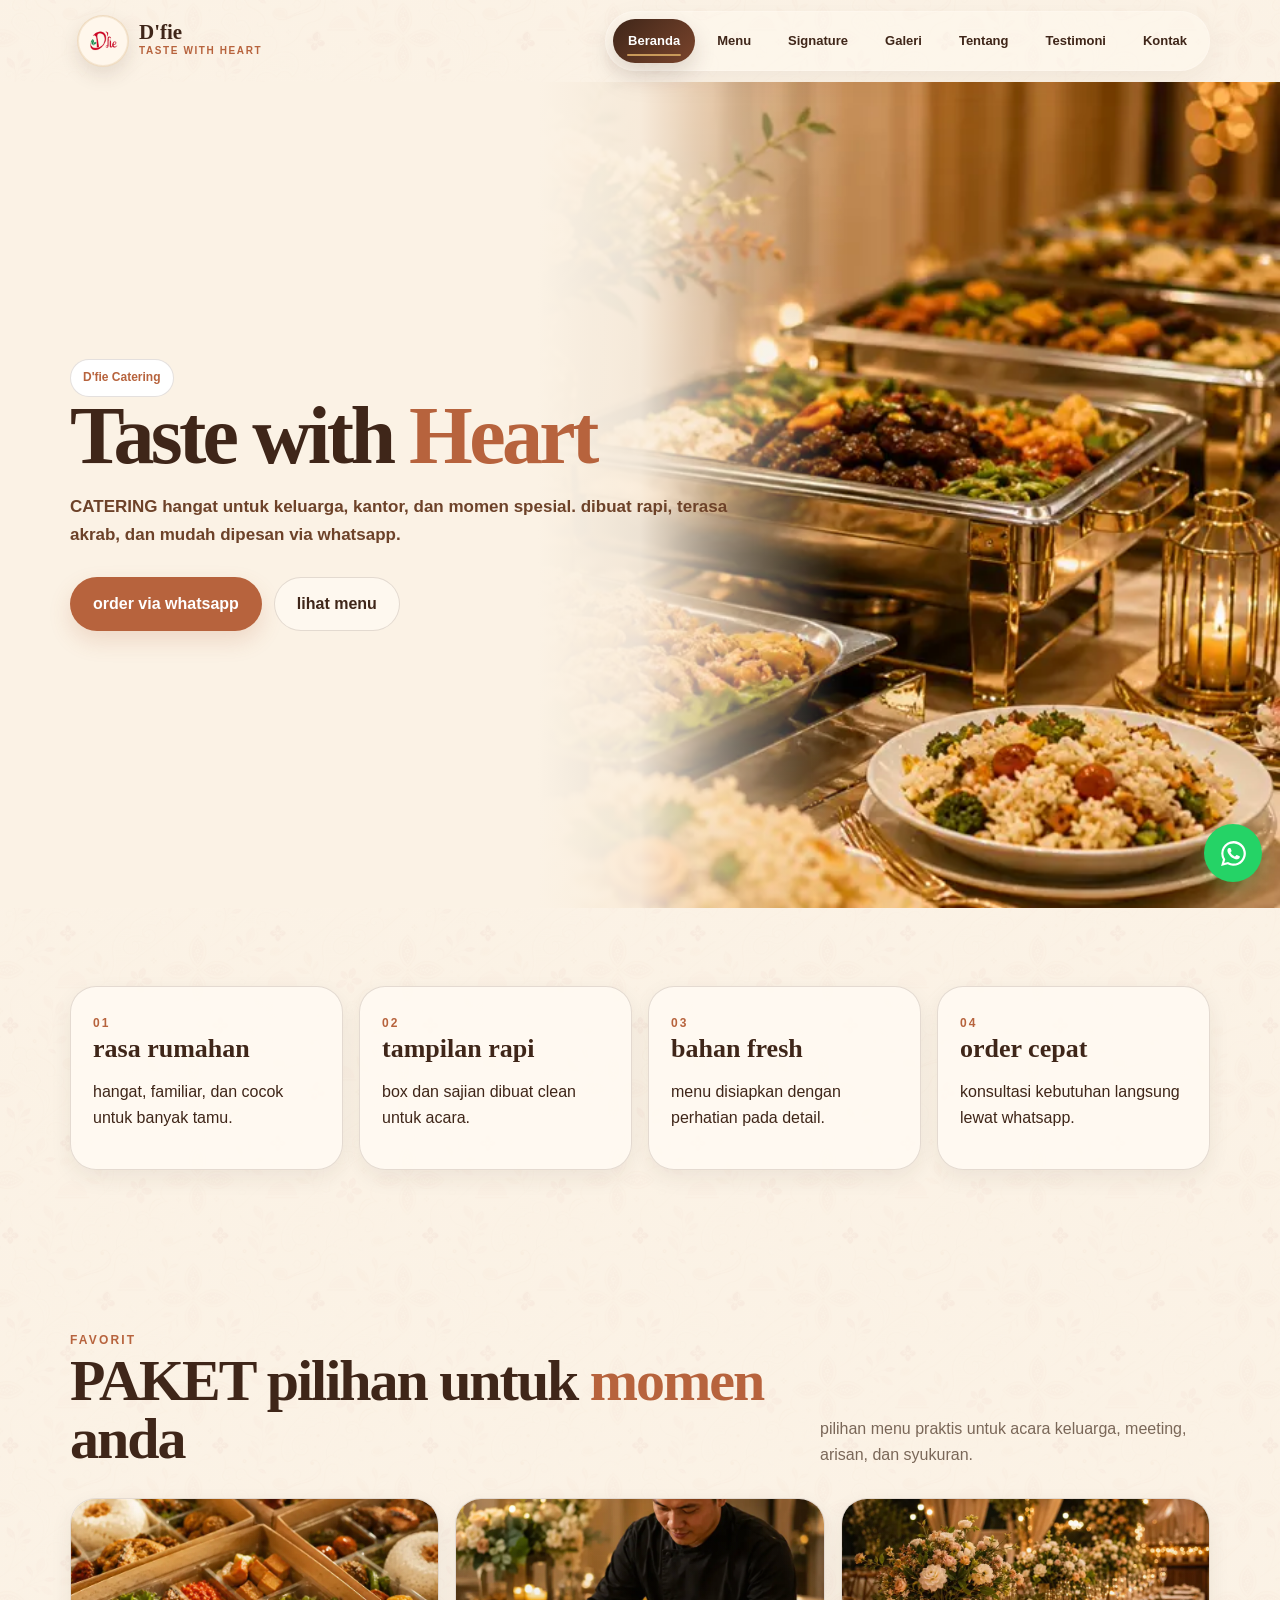
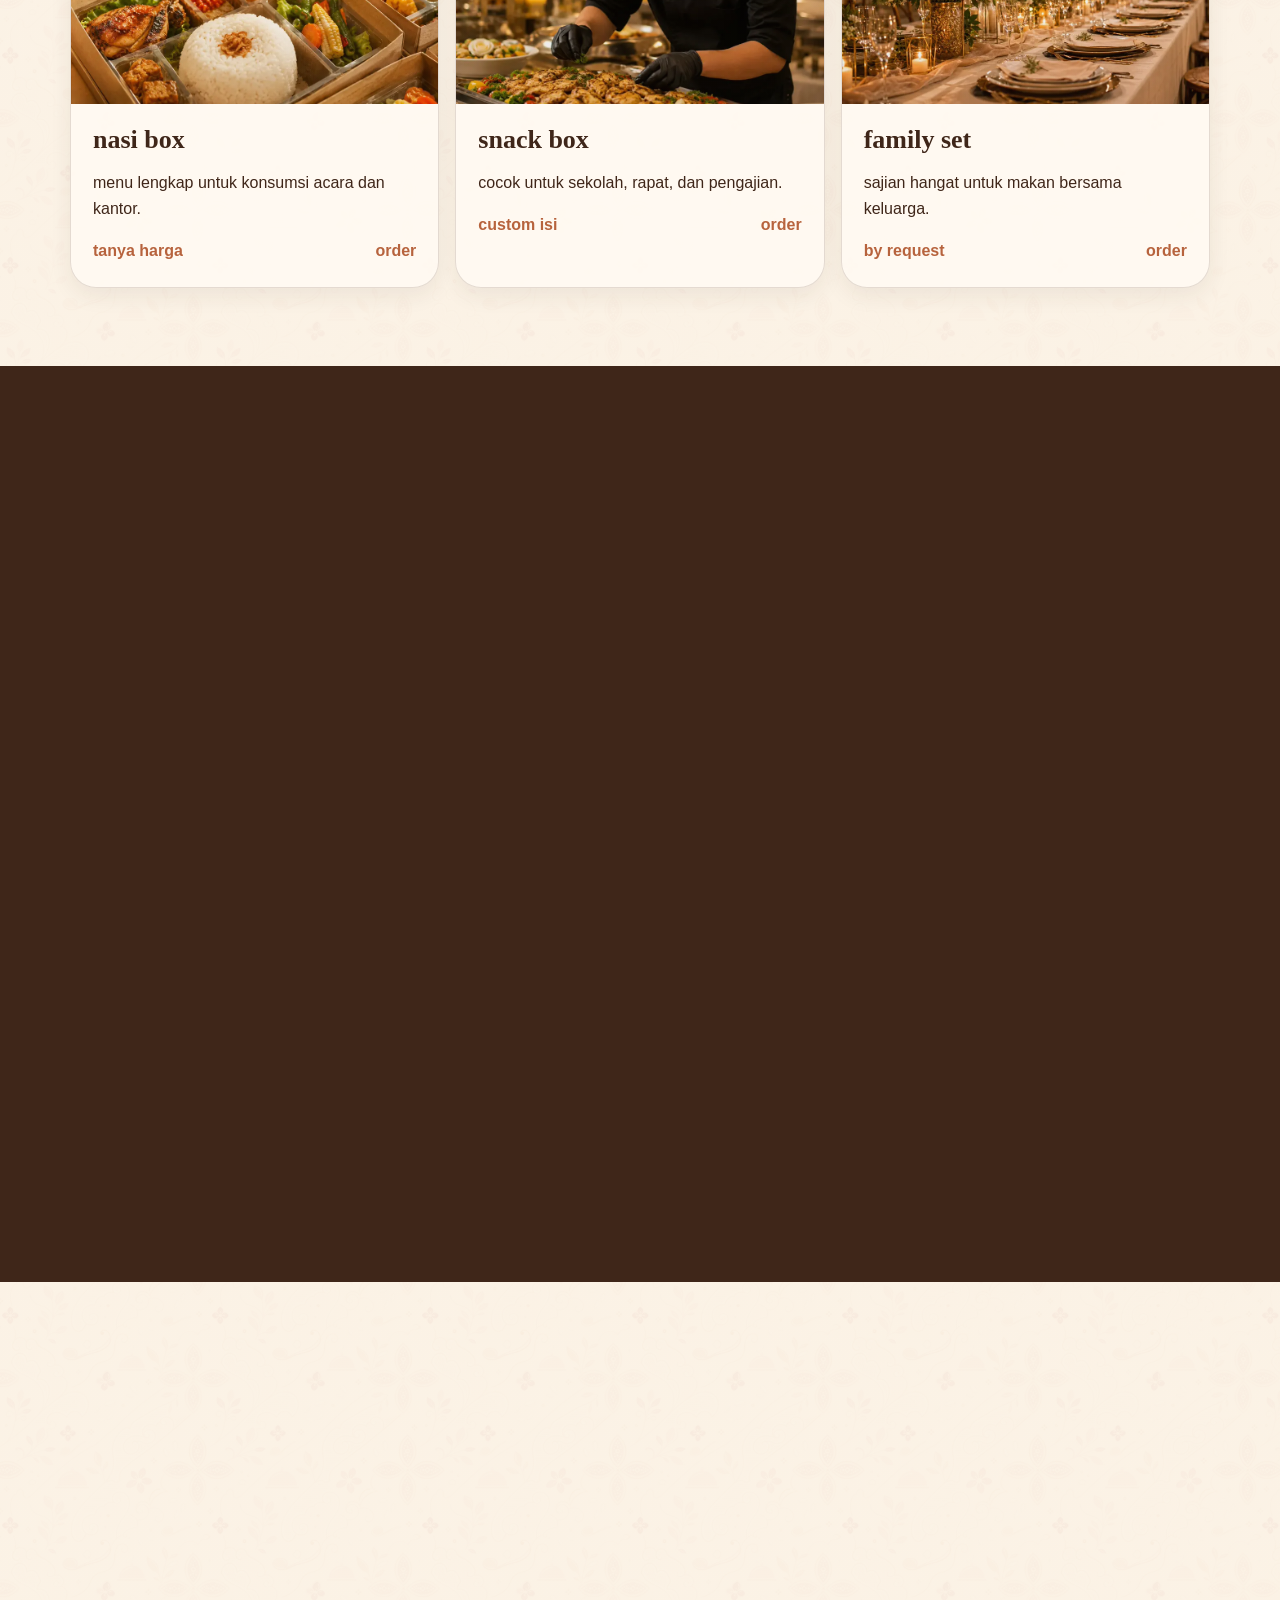
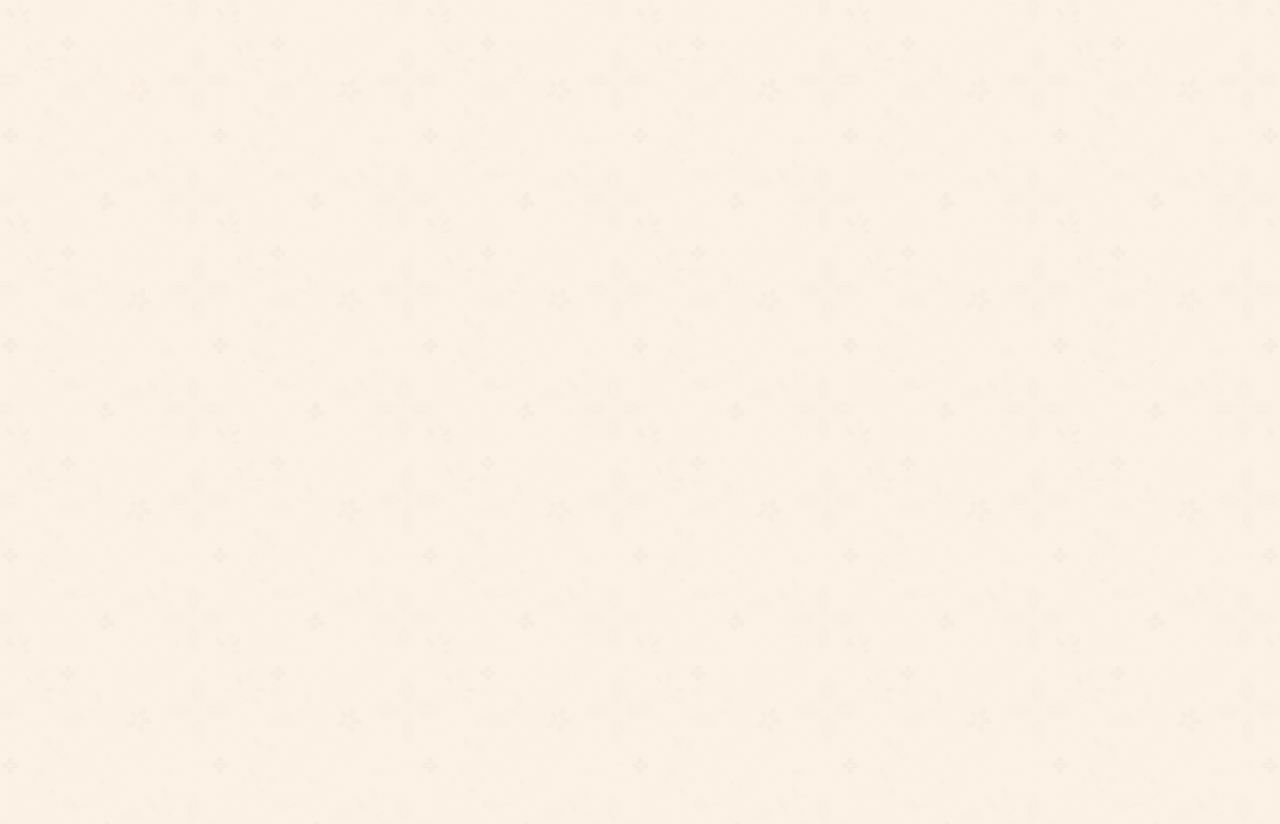
==== commit fc46364e: "fix: clean up mobile layout across pages" ====
--- a/index.html
+++ b/index.html
@@ -1,8 +1,8 @@
-<!doctype html><html lang="id"><head><meta charset="utf-8"><meta name="viewport" content="width=device-width,initial-scale=1"><title>D'fie Catering - Taste with Heart</title><meta name="description" content="D'fie Catering, catering hangat untuk keluarga, kantor, dan acara spesial."><link rel="stylesheet" href="./styles.css?v=20260517-1723"></head><body>
-<header class="site-header"><nav class="nav container"><a class="brand" href="./index.html"><img class="brand-logo" src="./assets/dfie-logo.webp?v=20260517-1723" width="48" height="48" alt="logo D'fie"><span><strong>D'fie</strong><small>taste with heart</small></span></a><button class="nav-toggle" data-nav-toggle><span></span><span></span><span></span></button><div class="nav-menu" data-nav-menu><a class="active" href="./index.html">beranda</a><a href="./menu.html">menu</a><a href="./signature.html">signature</a><a href="./galeri.html">galeri</a><a href="./tentang.html">tentang</a><a href="./testimoni.html">testimoni</a><a href="./kontak.html">kontak</a></div></nav></header>
+<!doctype html><html lang="id"><head><meta charset="utf-8"><meta name="viewport" content="width=device-width,initial-scale=1"><title>D'fie Catering - Taste with Heart</title><meta name="description" content="D'fie Catering, catering hangat untuk keluarga, kantor, dan acara spesial."><link rel="stylesheet" href="./styles.css?v=20260517-1728"></head><body>
+<header class="site-header"><nav class="nav container"><a class="brand" href="./index.html"><img class="brand-logo" src="./assets/dfie-logo.webp?v=20260517-1728" width="48" height="48" alt="logo D'fie"><span><strong>D'fie</strong><small>taste with heart</small></span></a><button class="nav-toggle" data-nav-toggle><span></span><span></span><span></span></button><div class="nav-menu" data-nav-menu><a class="active" href="./index.html">beranda</a><a href="./menu.html">menu</a><a href="./signature.html">signature</a><a href="./galeri.html">galeri</a><a href="./tentang.html">tentang</a><a href="./testimoni.html">testimoni</a><a href="./kontak.html">kontak</a></div></nav></header>
 <main><section class="hero hero-home-split"><div class="container hero-grid hero-single"><div><span class="badge">D'fie Catering</span><h1 class="title">Taste with <span>Heart</span></h1><p class="subtitle">CATERING hangat untuk keluarga, kantor, dan momen spesial. dibuat rapi, terasa akrab, dan mudah dipesan via whatsapp.</p><div class="hero-actions"><a class="btn btn-primary js-wa" data-message="halo kak, saya mau order D'fie Catering">order via whatsapp</a><a class="btn btn-outline" href="./menu.html">lihat menu</a></div></div></div></section>
 <section class="section"><div class="container icon-grid"><div class="icon-card"><span class="mini">01</span><h3>rasa rumahan</h3><p>hangat, familiar, dan cocok untuk banyak tamu.</p></div><div class="icon-card"><span class="mini">02</span><h3>tampilan rapi</h3><p>box dan sajian dibuat clean untuk acara.</p></div><div class="icon-card"><span class="mini">03</span><h3>bahan fresh</h3><p>menu disiapkan dengan perhatian pada detail.</p></div><div class="icon-card"><span class="mini">04</span><h3>order cepat</h3><p>konsultasi kebutuhan langsung lewat whatsapp.</p></div></div></section>
 <section class="section"><div class="container"><div class="section-head"><div><span class="mini">favorit</span><h2 class="section-title">PAKET pilihan untuk <span>momen</span> anda</h2></div><p>pilihan menu praktis untuk acara keluarga, meeting, arisan, dan syukuran.</p></div><div class="card-grid"><article class="card"><div class="card-img"></div><div class="card-body"><h3>nasi box</h3><p>menu lengkap untuk konsumsi acara dan kantor.</p><div class="price"><span>tanya harga</span><a class="js-wa" data-message="halo kak, saya mau tanya nasi box D'fie">order</a></div></div></article><article class="card"><div class="card-img"></div><div class="card-body"><h3>snack box</h3><p>cocok untuk sekolah, rapat, dan pengajian.</p><div class="price"><span>custom isi</span><a class="js-wa" data-message="halo kak, saya mau tanya snack box D'fie">order</a></div></div></article><article class="card"><div class="card-img"></div><div class="card-body"><h3>family set</h3><p>sajian hangat untuk makan bersama keluarga.</p><div class="price"><span>by request</span><a class="js-wa" data-message="halo kak, saya mau tanya family set D'fie">order</a></div></div></article></div></div></section>
 <section class="section dark-band"><div class="container split"><div><span class="mini">signature</span><h2 class="section-title">SAJIAN utama dengan karakter D'fie</h2><p>menu unggulan dibuat lebih spesial untuk jadi pusat perhatian di meja acara.</p><div class="hero-actions"><a class="btn btn-primary" href="./signature.html">lihat signature</a></div></div><div class="hero-card"><div class="photo signature"></div></div></div></section>
 <section class="section"><div class="container"><div class="section-head"><div><span class="mini">galeri</span><h2 class="section-title">bukti visual yang <span>menggugah</span></h2></div><p>cuplikan gaya sajian, box, dessert, dan acara.</p></div><div class="gallery-grid"><div class="gallery-item big"><span>prasmanan</span></div><div class="gallery-item"><span>box</span></div><div class="gallery-item"><span>dessert</span></div><div class="gallery-item wide"><span>event</span></div></div></div></section>
-<section class="section"><div class="container cta"><span class="mini">siap order?</span><h2 class="section-title">buat acara anda lebih hangat bersama D'fie</h2><p>ceritakan tanggal acara, jumlah porsi, dan area pengantaran.</p><a class="btn btn-primary js-wa" data-message="halo kak, saya mau konsultasi catering D'fie">konsultasi whatsapp</a></div></section></main><footer class="footer"><div class="container footer-shell"><div class="footer-ornament left"></div><div class="footer-ornament right"></div><div class="footer-grid"><div class="footer-brand"><a class="footer-logo" href="./index.html"><img src="./assets/dfie-logo.webp?v=20260517-1723" alt="logo D'fie"><span>D'fie</span></a><p>Catering hangat dengan rasa, detail, dan ketulusan untuk acara keluarga, kantor, dan momen spesial.</p><div class="socials"><a class="social-icon social-ig" href="#" aria-label="instagram"></a><a class="social-icon social-tt" href="#" aria-label="tiktok"></a><a class="social-icon social-wa js-wa" data-message="halo kak, saya mau tanya D'fie Catering" aria-label="whatsapp"></a><a class="social-icon social-fb" href="#" aria-label="facebook"></a></div></div><div><h4>quick link</h4><a href="./index.html">beranda</a><a href="./menu.html">menu & paket</a><a href="./signature.html">signature</a><a href="./galeri.html">galeri</a></div><div><h4>kontak</h4><p>WhatsApp<br><strong>08819636431</strong></p><p>Instagram<br><strong>@dfie.catering</strong></p><p>Area layanan<br><strong>sesuai request</strong></p></div><div><h4>jam operasional</h4><p>Senin - Sabtu<br><strong>09.00 - 20.00</strong></p><p>Minggu<br><strong>by appointment</strong></p><a class="footer-wa js-wa" data-message="halo kak, saya mau konsultasi catering D'fie">chat whatsapp</a></div></div><div class="footer-bottom"><span>© 2026 D'fie Catering. Taste with Heart.</span><span>crafted for warm catering experience</span></div></div></footer><a class="floating-wa js-wa" data-message="halo kak, saya mau order D'fie Catering" aria-label="whatsapp"><svg viewBox="0 0 32 32"><path d="M16 3.2A12.7 12.7 0 0 0 5.1 22.3L3.2 28.8l6.7-1.8A12.7 12.7 0 1 0 16 3.2Zm0 23.2c-1.8 0-3.6-.5-5.2-1.4l-.4-.2-4 1 1.1-3.9-.3-.4A10.4 10.4 0 1 1 16 26.4Zm5.7-7.8c-.3-.2-1.9-.9-2.1-1-.3-.1-.5-.2-.7.1-.2.3-.8 1-1 1.2-.2.2-.4.2-.7.1-.3-.2-1.3-.5-2.5-1.6-.9-.8-1.6-1.8-1.7-2.1-.2-.3 0-.5.1-.6l.5-.6c.1-.2.2-.3.3-.5.1-.2.1-.4 0-.6l-1-2.3c-.2-.6-.5-.5-.7-.5h-.6c-.2 0-.5.1-.8.4-.3.3-1.1 1.1-1.1 2.6s1.1 3 1.3 3.2c.2.2 2.2 3.4 5.4 4.8.8.3 1.3.5 1.8.7.8.2 1.5.2 2 .1.6-.1 1.9-.8 2.1-1.5.3-.7.3-1.4.2-1.5-.1-.1-.3-.2-.6-.4Z"/></svg></a><script src="./script.js?v=20260517-1723"></script></body></html>+<section class="section"><div class="container cta"><span class="mini">siap order?</span><h2 class="section-title">buat acara anda lebih hangat bersama D'fie</h2><p>ceritakan tanggal acara, jumlah porsi, dan area pengantaran.</p><a class="btn btn-primary js-wa" data-message="halo kak, saya mau konsultasi catering D'fie">konsultasi whatsapp</a></div></section></main><footer class="footer"><div class="container footer-shell"><div class="footer-ornament left"></div><div class="footer-ornament right"></div><div class="footer-grid"><div class="footer-brand"><a class="footer-logo" href="./index.html"><img src="./assets/dfie-logo.webp?v=20260517-1728" alt="logo D'fie"><span>D'fie</span></a><p>Catering hangat dengan rasa, detail, dan ketulusan untuk acara keluarga, kantor, dan momen spesial.</p><div class="socials"><a class="social-icon social-ig" href="#" aria-label="instagram"></a><a class="social-icon social-tt" href="#" aria-label="tiktok"></a><a class="social-icon social-wa js-wa" data-message="halo kak, saya mau tanya D'fie Catering" aria-label="whatsapp"></a><a class="social-icon social-fb" href="#" aria-label="facebook"></a></div></div><div><h4>quick link</h4><a href="./index.html">beranda</a><a href="./menu.html">menu & paket</a><a href="./signature.html">signature</a><a href="./galeri.html">galeri</a></div><div><h4>kontak</h4><p>WhatsApp<br><strong>08819636431</strong></p><p>Instagram<br><strong>@dfie.catering</strong></p><p>Area layanan<br><strong>sesuai request</strong></p></div><div><h4>jam operasional</h4><p>Senin - Sabtu<br><strong>09.00 - 20.00</strong></p><p>Minggu<br><strong>by appointment</strong></p><a class="footer-wa js-wa" data-message="halo kak, saya mau konsultasi catering D'fie">chat whatsapp</a></div></div><div class="footer-bottom"><span>© 2026 D'fie Catering. Taste with Heart.</span><span>crafted for warm catering experience</span></div></div></footer><a class="floating-wa js-wa" data-message="halo kak, saya mau order D'fie Catering" aria-label="whatsapp"><svg viewBox="0 0 32 32"><path d="M16 3.2A12.7 12.7 0 0 0 5.1 22.3L3.2 28.8l6.7-1.8A12.7 12.7 0 1 0 16 3.2Zm0 23.2c-1.8 0-3.6-.5-5.2-1.4l-.4-.2-4 1 1.1-3.9-.3-.4A10.4 10.4 0 1 1 16 26.4Zm5.7-7.8c-.3-.2-1.9-.9-2.1-1-.3-.1-.5-.2-.7.1-.2.3-.8 1-1 1.2-.2.2-.4.2-.7.1-.3-.2-1.3-.5-2.5-1.6-.9-.8-1.6-1.8-1.7-2.1-.2-.3 0-.5.1-.6l.5-.6c.1-.2.2-.3.3-.5.1-.2.1-.4 0-.6l-1-2.3c-.2-.6-.5-.5-.7-.5h-.6c-.2 0-.5.1-.8.4-.3.3-1.1 1.1-1.1 2.6s1.1 3 1.3 3.2c.2.2 2.2 3.4 5.4 4.8.8.3 1.3.5 1.8.7.8.2 1.5.2 2 .1.6-.1 1.9-.8 2.1-1.5.3-.7.3-1.4.2-1.5-.1-.1-.3-.2-.6-.4Z"/></svg></a><script src="./script.js?v=20260517-1728"></script></body></html>
--- a/styles.css
+++ b/styles.css
@@ -33,3 +33,14 @@
 @media(max-width:900px){html{scroll-behavior:auto}.section{contain-intrinsic-size:1px 620px}.nav-menu{transition:opacity .18s ease,transform .22s ease,visibility .18s!important}.nav-menu a{transition:opacity .18s ease,transform .18s ease,background-color .16s ease,color .16s ease!important}.hero-card,.card,.icon-card,.quote,.panel,.info-card,.faq-item{box-shadow:0 5px 14px rgba(63,38,25,.055)!important}.cta{box-shadow:none!important}.photo{min-height:310px}.card-img{height:180px}}
 @media(max-width:620px){.section{content-visibility:visible}.photo{min-height:285px}.gallery-grid{grid-auto-rows:150px}.nav-menu{background:rgba(255,250,242,.98)!important}.title{font-size:43px}.hero{padding:30px 0}.footer-shell:before,.footer-shell:after,.cta:after{display:none}}
 @media(prefers-reduced-motion:reduce){*,*:before,*:after{animation:none!important;transition:none!important;scroll-behavior:auto!important}}
+/* mobile cleanup across all pages */
+html,body{width:100%;max-width:100%;overflow-x:hidden}body{padding-bottom:env(safe-area-inset-bottom)}
+@media(max-width:620px){
+  body{background-size:auto,320px 320px}
+  .container{width:100%;max-width:none;padding-inline:16px}
+  .nav{height:70px;padding-inline:2px}.brand strong{font-size:19px}.brand-logo{width:44px!important;height:44px!important}.nav-toggle{width:42px;height:42px;border-radius:14px}
+  .nav-menu{left:14px!important;right:14px!important;top:76px!important;border-radius:22px!important;padding:10px!important;max-height:calc(100vh - 96px);overflow:auto}.nav-menu a{font-size:14px;padding:13px 14px!important;border-radius:15px!important}
+  .hero{min-height:auto!important;padding:34px 0 38px!important}.hero-grid{gap:20px!important}.hero-single{grid-template-columns:1fr!important}.hero-home-split{background:linear-gradient(90deg,rgba(251,242,229,.97) 0%,rgba(251,242,229,.9) 58%,rgba(251,242,229,.52) 100%),url('./assets/photos/dfie-new-01-lite.webp')!important;background-size:cover!important;background-position:center right!important}.hero.light{background:linear-gradient(rgba(251,242,229,.9),rgba(251,242,229,.94)),var(--hero,linear-gradient(135deg,#f7ddc4,#fffaf2))!important}.hero .title,.title{font-size:clamp(38px,12vw,48px)!important;line-height:1.02!important;letter-spacing:-.035em!important;max-width:100%}.hero .subtitle,.subtitle{font-size:15.5px!important;line-height:1.65!important;max-width:100%;margin-top:14px!important}.badge{font-size:11px;padding:7px 10px}.hero-actions{gap:10px!important;margin-top:22px!important}.hero-actions .btn,.btn{width:100%;min-height:50px;border-radius:999px;padding:13px 18px;font-size:14px}.hero-card{padding:10px!important;border-radius:24px!important}.photo{min-height:240px!important;border-radius:20px!important}
+  .section{padding:44px 0!important;content-visibility:visible!important}.section-head{margin-bottom:20px!important}.section-title{font-size:clamp(30px,9vw,39px)!important;line-height:1.05!important}.section-head p{font-size:15px;line-height:1.6}.stats,.icon-grid,.card-grid,.contact-grid,.footer-grid,.split,.form-grid{grid-template-columns:1fr!important;gap:14px!important}.stat,.icon-card,.card,.quote,.info-card,.faq-item,.panel{border-radius:22px!important;padding:20px!important}.icon-card h3,.card h3{font-size:25px!important}.icon-card p,.card p,.quote p,.info-card p{font-size:15px;line-height:1.55}.card{padding:0!important}.card-body{padding:18px!important}.card-img{height:165px!important}.price{align-items:flex-start;gap:8px;flex-direction:column}.gallery-grid{grid-template-columns:1fr!important;grid-auto-rows:190px!important;gap:12px!important}.gallery-item.big,.gallery-item.wide{grid-column:auto!important;grid-row:auto!important}.timeline-item{grid-template-columns:1fr!important;padding:18px!important}.timeline-item b{font-size:28px}.form input,.form select,.form textarea{font-size:16px;border-radius:14px}.map{min-height:220px;border-radius:22px}.faq-list{padding-inline:16px}.faq-item{padding:18px!important}.cta{grid-template-columns:1fr!important;text-align:center!important;padding:32px 18px!important}.cta:before{width:62px!important;height:62px!important;font-size:26px!important;margin:auto}.cta .section-title{font-size:30px!important}.cta p{font-size:15px}.cta .btn,.cta>a{justify-self:center!important;width:100%;max-width:320px!important}.footer-shell{padding:34px 18px 92px!important}.footer-grid{gap:24px!important}.footer-grid>div{padding-left:0!important;border-left:0!important}.footer-logo{justify-content:flex-start}.footer-logo span{font-size:42px!important}.footer-bottom{gap:8px;font-size:12px}.floating-wa{right:14px!important;bottom:calc(14px + env(safe-area-inset-bottom))!important;width:52px!important;height:52px!important}.floating-wa svg{width:28px!important;height:28px!important}
+}
+@media(max-width:380px){.hero .title,.title{font-size:37px!important}.section-title{font-size:29px!important}.container{padding-inline:14px}.photo{min-height:220px!important}.card-img{height:150px!important}}
